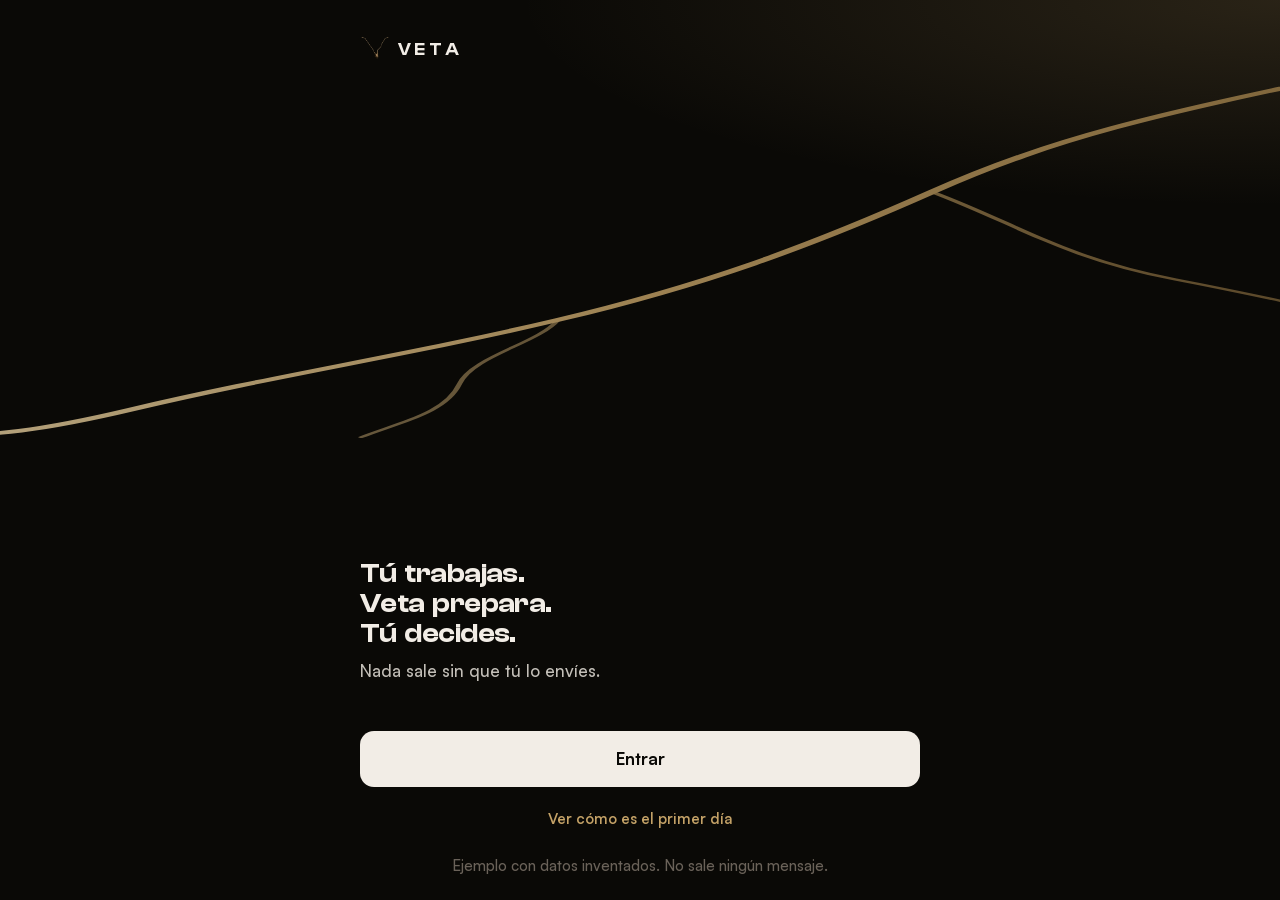
==== index.html @ 3bfa84c5 "Veta · demo con datos inventados" ====
<!doctype html>
<html lang="es" data-modo="claro" data-color="veta" data-mov="normal">
<head>
<meta charset="utf-8">
<!-- Veta demo · núcleo · index.html — el armazón. Enlaza todos los archivos; después nadie más lo toca (PLAN_DEMO.md, 7.2). -->
<meta name="viewport" content="width=device-width, initial-scale=1, viewport-fit=cover">
<meta name="apple-mobile-web-app-capable" content="yes">
<meta name="mobile-web-app-capable" content="yes">
<meta name="apple-mobile-web-app-status-bar-style" content="black-translucent">
<meta name="apple-mobile-web-app-title" content="Veta">
<meta name="theme-color" content="#0A0906">
<meta name="description" content="Veta · demo con datos inventados">
<meta name="robots" content="noindex,nofollow">
<title>Veta</title>
<link rel="manifest" href="manifest.webmanifest">
<link rel="icon" type="image/png" href="assets/icono-180.png">
<link rel="apple-touch-icon" href="assets/icono-180.png">
<script>
/* tema antes del primer pintado (lo mismo que hace js/nucleo/tema.js) */
(function(){var r=document.documentElement,p={},s={};try{p=JSON.parse(localStorage.getItem('veta_pref_v1')||'{}')||{}}catch(e){}
try{s=JSON.parse(sessionStorage.getItem('veta_demo_v1')||'{}')||{}}catch(e){}
var mm=function(q){return !!(window.matchMedia&&matchMedia(q).matches)};var m=p.modo||'claro';if(m==='auto')m=mm('(prefers-color-scheme: dark)')?'oscuro':'claro';
r.setAttribute('data-modo',m==='oscuro'?'oscuro':'claro');r.setAttribute('data-color',p.color||'veta');
var red=p.mov==='reducido'||s.mov==='reducido'||/[?&]mov=reducido/.test(location.search)||mm('(prefers-reduced-motion: reduce)');r.setAttribute('data-mov',red?'reducido':'normal')})();
</script>
<link rel="stylesheet" href="css/base.css">
<link rel="stylesheet" href="css/temas.css">
<link rel="stylesheet" href="css/componentes.css">
<link rel="stylesheet" href="css/movimiento.css">
<link rel="stylesheet" href="css/ordenador.css">
<link rel="stylesheet" href="css/p-dia.css">
<link rel="stylesheet" href="css/p-clientes.css">
<link rel="stylesheet" href="css/p-veta.css">
<link rel="stylesheet" href="css/p-direccion.css">
<link rel="stylesheet" href="css/imprimir.css" media="print">
</head>
<body>
<div id="app" class="app" data-completa="no">
  <div class="reloj" aria-hidden="true"></div>
  <aside id="lateral" class="lateral" aria-label="Destinos"></aside>
  <main id="marco" class="marco">
    <div id="col-a" class="col"></div>
    <div id="col-b" class="col"></div>
  </main>
  <aside id="cajon" class="cajon" aria-label="Guía"></aside>
  <nav id="barra" class="barra" aria-label="Destinos"></nav>
</div>
<div id="guia" class="guia" role="status" hidden></div>
<div id="aviso" class="aviso" role="status" aria-live="polite" hidden></div>
<div id="velo" class="velo" hidden></div>
<div id="hoja" class="hoja" role="dialog" aria-modal="true" tabindex="-1" hidden></div>
<noscript><p style="padding:16px">Veta necesita JavaScript.</p></noscript>

<!-- núcleo -->
<script src="js/nucleo/veta.js"></script>
<script src="js/nucleo/estado.js"></script>
<script src="js/nucleo/iconos.js"></script>
<script src="js/nucleo/tema.js"></script>
<script src="js/nucleo/movimiento.js"></script>
<script src="js/nucleo/ui.js"></script>
<script src="js/nucleo/plantillas.js"></script>
<script src="js/nucleo/hoja.js"></script>
<script src="js/nucleo/aviso.js"></script>
<script src="js/nucleo/modelo.js"></script>
<script src="js/nucleo/rutas.js"></script>
<script src="js/nucleo/guia.js"></script>
<!-- datos (los extra-*.js son de cada paquete) -->
<script src="js/datos/base.js"></script>
<script src="js/datos/dia.js"></script>
<script src="js/datos/clientes.js"></script>
<script src="js/datos/veta.js"></script>
<script src="js/datos/oficina.js"></script>
<script src="js/datos/extra-a.js"></script>
<script src="js/datos/extra-b.js"></script>
<script src="js/datos/extra-c.js"></script>
<script src="js/datos/extra-d.js"></script>
<!-- pantallas: núcleo, A, B, C, D -->
<script src="js/pantallas/portada.js"></script>
<script src="js/pantallas/muestrario.js"></script>
<script src="js/pantallas/hoy.js"></script>
<script src="js/pantallas/mensaje.js"></script>
<script src="js/pantallas/dictar.js"></script>
<script src="js/pantallas/acta.js"></script>
<script src="js/pantallas/dictado.js"></script>
<script src="js/pantallas/espera.js"></script>
<script src="js/pantallas/informe.js"></script>
<script src="js/pantallas/clientes.js"></script>
<script src="js/pantallas/pregunta.js"></script>
<script src="js/pantallas/ficha.js"></script>
<script src="js/pantallas/documentos.js"></script>
<script src="js/pantallas/historia.js"></script>
<script src="js/pantallas/veta.js"></script>
<script src="js/pantallas/reglas.js"></script>
<script src="js/pantallas/regla.js"></script>
<script src="js/pantallas/entendido.js"></script>
<script src="js/pantallas/aprendido.js"></script>
<script src="js/pantallas/semana.js"></script>
<script src="js/pantallas/cuenta.js"></script>
<script src="js/pantallas/entrar.js"></script>
<script src="js/pantallas/primer-dia.js"></script>
<script src="js/pantallas/mapa.js"></script>
<script src="js/pantallas/oficina-veta.js"></script>
<script src="js/pantallas/equipo.js"></script>
<script src="js/pantallas/asunto.js"></script>
<script src="js/pantallas/regla-oficina.js"></script>
<script src="js/pantallas/semana-equipo.js"></script>
<script src="js/pantallas/reparto.js"></script>
<script src="js/pantallas/avisos.js"></script>
<script src="js/pantallas/conexiones.js"></script>
<script src="js/pantallas/informe-completo.js"></script>
<script src="js/pantallas/entra.js"></script>
<!-- hojas: comunes (núcleo), A, B, C, D -->
<script src="js/hojas/comunes.js"></script>
<script src="js/hojas/dia.js"></script>
<script src="js/hojas/clientes.js"></script>
<script src="js/hojas/veta.js"></script>
<script src="js/hojas/direccion.js"></script>
</body>
</html>
---- css/base.css ----
/* Veta demo · núcleo · base.css
   Letras, variables (5.1), armazón de móvil y reglas de ergonomía (5.2). Los colores salen de temas.css
   (12 paletas × 2 modos, copiado de la demo antigua); aquí solo se definen sombras y velos como variables. */
@font-face{font-family:"Clash";src:url("../fonts/ClashDisplay-Variable.woff2") format("woff2");font-weight:200 700;font-display:swap}
@font-face{font-family:"Satoshi";src:url("../fonts/Satoshi-Variable.woff2") format("woff2");font-weight:300 900;font-display:swap}
/* el espacio de Clash mide .14 em y con el tracking negativo las palabras se juntan («¿Loenviaste?»): en toda letra de títulos
   el espacio sale de Satoshi (.265 em). Arreglo de raíz para todo lo que usa var(--display); no hace falta word-spacing. */
@font-face{font-family:"Hueco";src:url("../fonts/Satoshi-Variable.woff2") format("woff2");font-weight:300 900;font-display:swap;unicode-range:U+0020}
@font-face{font-family:"Signos";src:local("Helvetica Neue"),local("Helvetica"),local("Arial"),local("Roboto");unicode-range:U+00A1,U+00BF}

:root{
  --display:"Signos","Hueco","Clash","Satoshi",system-ui,sans-serif;
  --body:"Signos","Satoshi",system-ui,sans-serif;
  /* cinco tamaños y ni uno más */
  --f-apoyo:.9375rem; --f-cuerpo:1.0625rem; --f-hoja:1.25rem; --f-titulo:1.75rem; --f-cifra:2.5rem;
  /* espacio, rejilla de 4 */
  --e1:4px; --e2:8px; --e3:12px; --e4:16px; --e5:24px; --e6:32px; --e7:48px; --margen:16px;
  --r-1:8px; --r-2:12px; --r-btn:14px; --r-3:20px; --r-4:28px; --r-pill:999px;
  --banda:56px; --cab:56px; --tab-h:80px; --btn:56px; --btn-2:48px; --toque:48px; --fila:64px;
  --mic:58px; --mic-sube:26px; --col-max:560px;
  /* movimiento (5.4) */
  --t-toque:100ms; --t-corto:200ms; --t-medio:300ms; --t-largo:400ms; --t-paso:40ms;
  --c-estandar:cubic-bezier(.2,0,0,1); --c-entra:cubic-bezier(.05,.7,.1,1); --c-sale:cubic-bezier(.4,0,1,1);
  --c-muelle:cubic-bezier(.16,1,.3,1);
  /* sombras y velos (no son colores de paleta) */
  --velo:rgba(17,17,16,.4);
  --sombra-banda:0 8px 18px -12px rgba(0,0,0,.55);
  --sombra-fijo:0 -10px 18px -14px rgba(10,9,6,.35);
  --sombra-mic:inset 0 0 0 1px var(--mic-borde,transparent),0 0 0 5px var(--tab-b),0 10px 22px -8px rgba(0,0,0,.45);
  --brillo:rgba(255,255,255,.45);
  --rojo-b:var(--urg-t); --rojo-t:var(--urg-b);
}
@supports (transition-timing-function:linear(0,1)){:root{
  --c-muelle:linear(0,.016,.056,.111,.177,.247,.318,.388,.455,.518,.576,.63,.678,.721,.76,.794,.824,.85,.873,.893,.909,.924,.936,.947,.956,.964,.97,.975,.98,.983,.987,.989,.991,.993,.994,.996,.997,.997,.998,.998,1);
}}
html[data-modo=oscuro]{--brillo:rgba(255,255,255,.07);--sombra-fijo:0 -10px 18px -14px rgba(0,0,0,.7)}

/* ---- base ---- */
*,*::before,*::after{box-sizing:border-box}
html{-webkit-text-size-adjust:100%;text-size-adjust:100%;background:var(--fondo)}
html,body{height:100%;margin:0}
body{background:var(--fondo);color:var(--t1);font:500 var(--f-cuerpo)/1.4 var(--body);overflow:hidden;-webkit-font-smoothing:antialiased;-webkit-tap-highlight-color:transparent}
h1,h2,h3,p,ul,ol{margin:0}
ul,ol{padding:0;list-style:none}
button{font:inherit;color:inherit;background:none;border:0;padding:0;margin:0;cursor:pointer;text-align:inherit;-webkit-appearance:none;appearance:none}
button:disabled{cursor:default;opacity:.5}
img{display:block;max-width:100%}
input,textarea{font:500 var(--f-cuerpo)/1.4 var(--body);color:var(--t1)}
:focus{outline:none}
:focus-visible{outline:2px solid var(--acento);outline-offset:2px}
.desplaza:focus-visible{outline:none}
.solo-lector{position:absolute;width:1px;height:1px;overflow:hidden;clip:rect(0 0 0 0);white-space:nowrap}
[hidden]{display:none!important}
.ic{flex:none;display:block}
mark{background:var(--tinte);color:inherit;border-radius:4px;padding:0 2px}

/* ---- armazón de móvil ---- */
.app{position:fixed;inset:0;display:flex;flex-direction:column;background:var(--fondo);overflow:hidden}
.reloj{flex:none;height:env(safe-area-inset-top,0px);background:var(--top-b)}
.lateral,.cajon{display:none}
.marco{flex:1;min-height:0;display:flex;position:relative}
.col{flex:1;min-width:0;min-height:0;display:flex;flex-direction:column;background:var(--fondo);position:relative;timeline-scope:--desp}
#col-b:empty{display:none}
.desplaza{flex:1;min-height:0;overflow-y:auto;overflow-x:hidden;overscroll-behavior:contain;-webkit-overflow-scrolling:touch;scroll-timeline:--desp block}
.pant{width:100%;max-width:calc(var(--col-max) + 2*var(--margen));margin:0 auto;padding:var(--e4) var(--margen) var(--e6)}
.pant-cuerpo{display:flex;flex-direction:column;gap:var(--e3)}
.app[data-completa=si] .barra{display:none}

/* ---- cabeceras ---- */
.cab{flex:none;height:var(--cab);display:flex;align-items:center;gap:var(--e3);padding:0 var(--margen);position:relative;z-index:3;background:var(--fondo)}
.cab-t{font:700 var(--f-hoja)/1.1 var(--display);letter-spacing:-.01em;white-space:nowrap;overflow:hidden;text-overflow:ellipsis;min-width:0}
.cab-banda{background:var(--top-b);color:var(--top-t);justify-content:space-between}
.cab-banda .cab-t{font-size:var(--f-titulo);letter-spacing:-.02em}
.cab-yo{width:var(--toque);height:var(--toque);display:grid;place-items:center;border-radius:50%;margin-right:-6px}
/* el «‹ anterior» no se recorta (hasta 11em): si no cabe todo, el título pasa a dos líneas */
.cab-detalle{display:grid;grid-template-columns:minmax(min-content,1fr) minmax(0,auto) minmax(min-content,1fr);padding:0 var(--e2)}
.cab-detalle .cab-t{text-align:center;white-space:normal;line-height:1.08;display:-webkit-box;-webkit-box-orient:vertical;-webkit-line-clamp:2}
.cab-detalle .cab-atras span{max-width:11em}
.cab-detalle .cab-der{min-width:48px}
.cab-atras{display:flex;align-items:center;gap:2px;min-height:var(--toque);min-width:var(--toque);padding:0 var(--e2) 0 0;color:var(--t2);font:600 var(--f-apoyo)/1.2 var(--body);overflow:hidden;justify-self:start;max-width:100%}
.cab-atras span{white-space:nowrap;overflow:hidden;text-overflow:ellipsis}
.cab-der{justify-self:end;display:flex;align-items:center}
.cab-lista{height:auto;padding:var(--e5) var(--margen) var(--e2)}
.cab-lista .cab-t{font-size:var(--f-titulo);letter-spacing:-.02em}

/* ---- botón fijo abajo (detalles) ---- */
.fijo{flex:none;position:relative;z-index:2;background:var(--fondo);padding:var(--e3) var(--margen);display:flex;flex-direction:column;gap:var(--e2);align-items:center}
.fijo>*{width:100%;max-width:var(--col-max)}
/* en móvil, con barra, el micro sube 26 px sobre ella: el botón fijo deja ese hueco para que no lo tape */
.app[data-vista=movil] .col-movil .fijo{padding-bottom:calc(var(--e3) + var(--mic-sube))}
/* y la lista deja debajo la altura del micro más 16 px: lo último de la pantalla nunca queda debajo del micro */
.app[data-vista=movil]:not([data-completa=si]) .col-movil .pant{padding-bottom:calc(var(--mic) + var(--e4))}

/* ---- barra de abajo ---- */
.barra{flex:none;position:relative;z-index:4;height:calc(var(--tab-h) + env(safe-area-inset-bottom,0px));padding:0 var(--e2) env(safe-area-inset-bottom,0px);background:var(--tab-b);border-top:1px solid var(--borde);display:flex;align-items:stretch;justify-content:space-between}
.tabs{display:flex;gap:var(--e1);min-width:0}
.tab{position:relative;width:72px;min-width:var(--toque);height:var(--tab-h);display:flex;flex-direction:column;align-items:center;justify-content:center;gap:var(--e1);color:var(--t3);font:600 var(--f-apoyo)/1.1 var(--body)}
.tab::before{content:"";position:absolute;top:-1px;left:50%;width:28px;height:2px;margin-left:-14px;border-radius:2px;background:var(--tab-filete);opacity:0}
.tab.on{color:var(--tab-on,var(--t1));font-weight:700}
.tab.on::before{opacity:1}
.tab-ic{position:relative}
.contador{position:absolute;top:-7px;left:14px;min-width:20px;height:20px;padding:0 5px;border-radius:10px;background:var(--rojo-b);color:var(--rojo-t);font:700 var(--f-apoyo)/20px var(--body);text-align:center;box-shadow:0 0 0 2px var(--tab-b);font-variant-numeric:tabular-nums}
.contador-n{display:inline-block}
.mic{width:76px;height:calc(var(--tab-h) + var(--mic-sube));margin-top:calc(-1*var(--mic-sube));display:flex;flex-direction:column;align-items:center;justify-content:flex-start;gap:var(--e1);color:var(--t1);font:600 var(--f-apoyo)/1.1 var(--body)}
.mic-c{width:var(--mic);height:var(--mic);border-radius:50%;display:grid;place-items:center;background:var(--mic-b);color:var(--top-acento);box-shadow:var(--sombra-mic)}
.mic-p{color:var(--t3)}

/* ---- capas: velo, hoja, aviso, guía ---- */
.velo{position:fixed;inset:0;z-index:20;background:var(--velo);opacity:0}
.velo.on{opacity:1}
.hoja{position:fixed;left:0;right:0;bottom:0;z-index:21;max-height:86dvh;overflow-y:auto;overscroll-behavior:contain;background:var(--s1);color:var(--t1);border-radius:var(--r-4) var(--r-4) 0 0;padding:0 var(--margen) calc(var(--e6) + env(safe-area-inset-bottom,0px));box-shadow:var(--flota);transform:translateY(105%)}
.hoja.on{transform:none}
.hoja>*{max-width:var(--col-max);margin-left:auto;margin-right:auto}
.aviso{position:fixed;left:var(--margen);right:var(--margen);bottom:var(--aviso-b,104px);z-index:30;margin:0 auto;max-width:var(--col-max);min-height:var(--toque);display:flex;align-items:center;justify-content:space-between;gap:var(--e3);padding:var(--e2) var(--e2) var(--e2) var(--e4);border-radius:var(--r-3);background:var(--t1);color:var(--fondo);font:600 var(--f-apoyo)/1.3 var(--body);box-shadow:var(--flota);opacity:0;translate:0 8px}
.aviso.on{opacity:1;translate:0 0}
.aviso .btn-texto{color:var(--fondo);text-decoration:underline;text-underline-offset:3px}
.guia{position:fixed;left:var(--margen);right:var(--margen);bottom:calc(var(--tab-h) + env(safe-area-inset-bottom,0px) + var(--e3));z-index:6;margin:0 auto;max-width:var(--col-max);display:flex;gap:var(--e2);align-items:flex-start;padding:var(--e3) var(--e2) var(--e3) var(--e4);border-radius:var(--r-3);background:var(--tinte);color:var(--t1);border:1px solid var(--borde);box-shadow:var(--flota);font:500 var(--f-apoyo)/1.35 var(--body)}
.app[data-completa=si] ~ .guia,.app[data-completa=si] .guia{bottom:var(--e4)}
.guia-c{flex:1;min-width:0}
.guia-f{list-style:decimal;padding-left:1.2em;display:flex;flex-direction:column;gap:2px}
.guia-x{flex:none}
/* móviles bajos (375×667): un poco menos de aire arriba y entre bloques de la tarjeta, para que el botón principal
   de la primera tarjeta quede por encima del micro */
@media (max-width:899px) and (max-height:700px){
  .app[data-vista=movil] .pant{padding-top:var(--e1)}
  .app[data-vista=movil] .tarjeta{gap:var(--e2);padding:var(--e3) var(--e4)}
}
---- css/temas.css ----
/* GENERADO por demo/temas_app_veta.py — no editar a mano: cambia la paleta en el guion y vuelve a generar. */
html{--port-b:#0A0906;--port-t:#F2EDE6;--port-t2:#C3BFB8;--port-3:#C4A267;--port-btn-b:#F2EDE6;--port-btn-t:#0A0906;--port-sec:#F2EDE6}
html[data-modo=claro]{color-scheme:light;--urg-b:#FDEBE7;--urg-t:#A12A1B;--esp-b:#FFF1CC;--esp-t:#7A5300;--opo-b:#DFF3E5;--opo-t:#14592F;--inf-b:#E4EEFC;--inf-t:#1D4E96;--veta:#7F6234;--mic-b:radial-gradient(130% 100% at 28% 18%,rgba(255,246,228,.42),rgba(255,246,228,0) 52%),linear-gradient(155deg,#E6D3A8 0%,#C4A267 44%,#7F6234 100%);--mic-t:#0A0906;--av-ic-b:#EFE5D2;--av-ic-t:#7A5A2B;--somb:0 1px 2px rgba(10,9,6,.05),0 10px 24px -14px rgba(10,9,6,.22);--flota:0 12px 32px -8px rgba(10,9,6,.28);--veta-g:linear-gradient(115deg,#E6D3A8 0%,#C4A267 45%,#7F6234 100%);--mic-borde:transparent}
html[data-modo=oscuro]{color-scheme:dark;--urg-b:#3A1C17;--urg-t:#FFA898;--esp-b:#372B10;--esp-t:#F3C969;--opo-b:#132E1E;--opo-t:#86DDA2;--inf-b:#152843;--inf-t:#9CC2FA;--veta:#B08D57;--mic-b:radial-gradient(130% 100% at 28% 18%,rgba(255,246,228,.42),rgba(255,246,228,0) 52%),linear-gradient(155deg,#E6D3A8 0%,#C4A267 44%,#7F6234 100%);--mic-t:#0A0906;--av-ic-b:rgba(196,162,103,.16);--av-ic-t:#C4A267;--somb:none;--flota:0 12px 32px -8px rgba(0,0,0,.6);--veta-g:linear-gradient(115deg,#E6D3A8 0%,#C4A267 45%,#7F6234 100%);--mic-borde:transparent}
html[data-color=veta][data-modo=claro]{--fondo:#F2EDE6;--s1:#FFFDFA;--s2:#E9E2D8;--t1:#0A0906;--tab-b:#FFFDFA;--t2:#4A453D;--t3:#6A6259;--borde:rgba(10,9,6,.11);--tinte:#EDE4D2;--top-b:#0A0906;--top-t:#F2EDE6;--top-t2:#D2CDC7;--top-t3:#B6B2AC;--top-acento:#C4A267;--accion:#0A0906;--accion-t:#F2EDE6;--acento:#7A5A2B;--activo:#7A5A2B;--mic-b:radial-gradient(120% 90% at 30% 16%,rgba(242,237,230,.10),rgba(242,237,230,0) 55%),linear-gradient(160deg,#3B3733 0%,#171513 100%);--mic-t:#F2EDE6;--mic-aro:#F2EDE6;--mic-borde:transparent;--tab-on:#0A0906;--tab-filete:#C4A267}
html[data-color=veta][data-modo=claro] [data-area=marca]{--tinte:#E9E2D8;--top-b:transparent;--top-t:#0A0906;--top-t2:#4A453D;--top-t3:#6A6259;--accion:#0A0906;--accion-t:#F2EDE6;--acento:#7A5A2B;--top-acento:#7A5A2B;--activo:#7A5A2B}
.muestra[data-color=veta][data-modo=claro]{--m-fondo:#F2EDE6;--m-s1:#FFFDFA;--m-t:#0A0906;--m-borde:rgba(10,9,6,.11);--m-accion:#0A0906;--m-b1:#0A0906;--m-b2:#0A0906;--m-b3:#0A0906;--m-b4:#0A0906;--m-b5:#0A0906}
html[data-color=veta][data-modo=oscuro]{--fondo:#0A0906;--s1:#17140F;--s2:#221E17;--t1:#F2EDE6;--tab-b:#110F0B;--t2:#C3BFB8;--t3:#8F867B;--borde:rgba(242,237,230,.10);--tinte:#262017;--top-b:#1B1710;--top-t:#F2EDE6;--top-t2:#D4CFC8;--top-t3:#BAB5AE;--top-acento:#C4A267;--accion:#F2EDE6;--accion-t:#0A0906;--acento:#C4A267;--activo:#C4A267;--mic-b:radial-gradient(120% 90% at 30% 16%,rgba(242,237,230,.10),rgba(242,237,230,0) 55%),linear-gradient(160deg,#3B3733 0%,#171513 100%);--mic-t:#F2EDE6;--mic-aro:#0A0906;--mic-borde:rgba(242,237,230,.14);--tab-on:#F2EDE6;--tab-filete:#C4A267}
html[data-color=veta][data-modo=oscuro] [data-area=marca]{--tinte:#221E17;--top-b:transparent;--top-t:#F2EDE6;--top-t2:#C3BFB8;--top-t3:#8F867B;--accion:#C4A267;--accion-t:#0A0906;--acento:#C4A267;--top-acento:#C4A267;--activo:#C4A267}
.muestra[data-color=veta][data-modo=oscuro]{--m-fondo:#0A0906;--m-s1:#17140F;--m-t:#F2EDE6;--m-borde:rgba(242,237,230,.10);--m-accion:#F2EDE6;--m-b1:#1B1710;--m-b2:#1B1710;--m-b3:#1B1710;--m-b4:#1B1710;--m-b5:#1B1710}
html[data-color=joya][data-modo=claro]{--fondo:#F2EDE6;--s1:#FFFDFA;--s2:#E9E2D8;--t1:#0A0906;--tab-b:#FFFDFA;--t2:#4A453D;--t3:#6A6259;--borde:rgba(10,9,6,.11);--tinte:#EEE6CD;--top-b:#2B2A27;--top-t:#FFFFFF;--top-t2:#E1E1E1;--top-t3:#C8C8C7;--top-acento:#E6D3A8;--accion:#2B2A27;--accion-t:#FFFFFF;--acento:#2B2A27;--activo:#2B2A27}
html[data-color=joya][data-modo=claro] [data-area=hoy]{--tinte:#DCE6FE;--top-b:#1F3384;--top-t:#FFFFFF;--top-t2:#E0E2EE;--top-t3:#C5CADF;--top-acento:#E6D3A8;--accion:#1F3384;--accion-t:#FFFFFF;--acento:#1F3384;--activo:#1F3384}
html[data-color=joya][data-modo=claro] [data-area=vigilando]{--tinte:#E9E2FA;--top-b:#56308C;--top-t:#FFFFFF;--top-t2:#E7E2EF;--top-t3:#D3C9E1;--top-acento:#E6D3A8;--accion:#56308C;--accion-t:#FFFFFF;--acento:#56308C;--activo:#56308C}
html[data-color=joya][data-modo=claro] [data-area=clientes]{--tinte:#D1EEE3;--top-b:#0F5E4B;--top-t:#FFFFFF;--top-t2:#DDE8E6;--top-t3:#C1D5D0;--top-acento:#E6D3A8;--accion:#0F5E4B;--accion-t:#FFFFFF;--acento:#0F5E4B;--activo:#0F5E4B}
html[data-color=joya][data-modo=claro] [data-area=aprende]{--tinte:#FBDDE3;--top-b:#7E1F3F;--top-t:#FFFFFF;--top-t2:#EDE0E4;--top-t3:#DDC5CD;--top-acento:#E6D3A8;--accion:#7E1F3F;--accion-t:#FFFFFF;--acento:#7E1F3F;--activo:#7E1F3F}
html[data-color=joya][data-modo=claro] [data-area=voz]{--tinte:#FBDFD5;--top-b:#A14A27;--top-t:#FFFFFF;--top-t2:#F2E6E1;--top-t3:#F0E2DC;--top-acento:#E6D3A8;--accion:#A14A27;--accion-t:#FFFFFF;--acento:#A14A27;--activo:#A14A27}
html[data-color=joya][data-modo=claro] [data-area=yo]{--tinte:#EEE6CD;--top-b:#2B2A27;--top-t:#FFFFFF;--top-t2:#E1E1E1;--top-t3:#C8C8C7;--top-acento:#E6D3A8;--accion:#2B2A27;--accion-t:#FFFFFF;--acento:#2B2A27;--activo:#2B2A27}
html[data-color=joya][data-modo=claro] [data-area=direccion]{--tinte:#D1EBF9;--top-b:#0E4A63;--top-t:#FFFFFF;--top-t2:#DDE6E9;--top-t3:#C0D0D6;--top-acento:#E6D3A8;--accion:#0E4A63;--accion-t:#FFFFFF;--acento:#0E4A63;--activo:#0E4A63}
html[data-color=joya][data-modo=claro] [data-area=marca]{--tinte:#E9E2D8;--top-b:transparent;--top-t:#0A0906;--top-t2:#4A453D;--top-t3:#6A6259;--accion:#0A0906;--accion-t:#F2EDE6;--acento:#7A5A2B;--top-acento:#7A5A2B;--activo:#7A5A2B}
.muestra[data-color=joya][data-modo=claro]{--m-fondo:#F2EDE6;--m-s1:#FFFDFA;--m-t:#0A0906;--m-borde:rgba(10,9,6,.11);--m-accion:#1F3384;--m-b1:#1F3384;--m-b2:#56308C;--m-b3:#0F5E4B;--m-b4:#7E1F3F;--m-b5:#A14A27}
html[data-color=joya][data-modo=oscuro]{--fondo:#0A0906;--s1:#17140F;--s2:#221E17;--t1:#F2EDE6;--tab-b:#110F0B;--t2:#C3BFB8;--t3:#8F867B;--borde:rgba(242,237,230,.10);--tinte:#2E260E;--top-b:#363532;--top-t:#FFFFFF;--top-t2:#E3E3E2;--top-t3:#CBCACA;--top-acento:#E6D3A8;--accion-t:#120D01;--accion:#CEBD8A;--acento:#CEBD8A;--activo:#CEBD8A}
html[data-color=joya][data-modo=oscuro] [data-area=hoy]{--tinte:#1E263A;--top-b:#1E2F6D;--top-t:#FFFFFF;--top-t2:#DFE2EB;--top-t3:#C4C9D9;--top-acento:#E6D3A8;--accion-t:#080D1A;--accion:#A2BCFE;--acento:#A2BCFE;--activo:#A2BCFE}
html[data-color=joya][data-modo=oscuro] [data-area=vigilando]{--tinte:#292237;--top-b:#3E2465;--top-t:#FFFFFF;--top-t2:#E4E0E9;--top-t3:#CDC6D7;--top-acento:#E6D3A8;--accion-t:#0F0A18;--accion:#C7ADFE;--acento:#C7ADFE;--activo:#C7ADFE}
html[data-color=joya][data-modo=oscuro] [data-area=clientes]{--tinte:#0E2D24;--top-b:#034031;--top-t:#FFFFFF;--top-t2:#DCE4E2;--top-t3:#BDCDC9;--top-acento:#E6D3A8;--accion-t:#00110C;--accion:#88CFB8;--acento:#88CFB8;--activo:#88CFB8}
html[data-color=joya][data-modo=oscuro] [data-area=aprende]{--tinte:#371E24;--top-b:#60132E;--top-t:#FFFFFF;--top-t2:#E9DEE2;--top-t3:#D6C2C9;--top-acento:#E6D3A8;--accion-t:#18080B;--accion:#FE9DB3;--acento:#FE9DB3;--activo:#FE9DB3}
html[data-color=joya][data-modo=oscuro] [data-area=voz]{--tinte:#372017;--top-b:#5E1D00;--top-t:#FFFFFF;--top-t2:#E8DFDB;--top-t3:#D5C4BD;--top-acento:#E6D3A8;--accion-t:#180904;--accion:#FEA482;--acento:#FEA482;--activo:#FEA482}
html[data-color=joya][data-modo=oscuro] [data-area=yo]{--tinte:#2E260E;--top-b:#363532;--top-t:#FFFFFF;--top-t2:#E3E3E2;--top-t3:#CBCACA;--top-acento:#E6D3A8;--accion-t:#120D01;--accion:#CEBD8A;--acento:#CEBD8A;--activo:#CEBD8A}
html[data-color=joya][data-modo=oscuro] [data-area=direccion]{--tinte:#0F2A37;--top-b:#003B52;--top-t:#FFFFFF;--top-t2:#DBE4E7;--top-t3:#BDCCD2;--top-acento:#E6D3A8;--accion-t:#010F18;--accion:#8EC7E4;--acento:#8EC7E4;--activo:#8EC7E4}
html[data-color=joya][data-modo=oscuro] [data-area=marca]{--tinte:#221E17;--top-b:transparent;--top-t:#F2EDE6;--top-t2:#C3BFB8;--top-t3:#8F867B;--accion:#C4A267;--accion-t:#0A0906;--acento:#C4A267;--top-acento:#C4A267;--activo:#C4A267}
.muestra[data-color=joya][data-modo=oscuro]{--m-fondo:#0A0906;--m-s1:#17140F;--m-t:#F2EDE6;--m-borde:rgba(242,237,230,.10);--m-accion:#A2BCFE;--m-b1:#1E2F6D;--m-b2:#3E2465;--m-b3:#034031;--m-b4:#60132E;--m-b5:#5E1D00}
html[data-color=medianoche][data-modo=claro]{--fondo:#F7F8F8;--s1:#FFFFFF;--t1:#08090A;--s2:#E6E7E7;--tab-b:#FFFFFF;--t2:#464748;--t3:#646566;--borde:rgba(8,9,10,.11);--tinte:#D8EBE9;--top-b:#4F5BC4;--top-t:#FFFFFF;--top-t2:#E6E8F7;--top-t3:#E3E5F6;--accion:#4F5BC4;--accion-t:#FFFFFF;--acento:#0D7267;--top-acento:#FFFFFF;--activo:#4F5BC4}
html[data-color=medianoche][data-modo=claro] [data-area=marca]{--tinte:#E6E7E7;--top-b:transparent;--top-t:#08090A;--top-t2:#464748;--top-t3:#646566;--accion:#0A0906;--accion-t:#F2EDE6;--acento:#7A5A2B;--top-acento:#7A5A2B;--activo:#7A5A2B}
.muestra[data-color=medianoche][data-modo=claro]{--m-fondo:#F7F8F8;--m-s1:#FFFFFF;--m-t:#08090A;--m-borde:rgba(8,9,10,.11);--m-accion:#4F5BC4;--m-b1:#4F5BC4;--m-b2:#4F5BC4;--m-b3:#4F5BC4;--m-b4:#4F5BC4;--m-b5:#4F5BC4}
html[data-color=medianoche][data-modo=oscuro]{--fondo:#08090A;--s1:#14161A;--t1:#F7F8F8;--s2:#282A2E;--tab-b:#0E1012;--t2:#B9BABA;--t3:#919292;--borde:rgba(247,248,248,.11);--tinte:#243F51;--top-b:transparent;--top-t:#F7F8F8;--top-t2:#B9BABA;--top-t3:#919292;--accion:#8C96F5;--accion-t:#08090A;--acento:#56C2FF;--top-acento:#56C2FF;--activo:#8C96F5}
html[data-color=medianoche][data-modo=oscuro] [data-area=marca]{--tinte:#282A2E;--top-b:transparent;--top-t:#F7F8F8;--top-t2:#B9BABA;--top-t3:#919292;--accion:#C4A267;--accion-t:#0A0906;--acento:#C4A267;--top-acento:#C4A267;--activo:#C4A267}
.muestra[data-color=medianoche][data-modo=oscuro]{--m-fondo:#08090A;--m-s1:#14161A;--m-t:#F7F8F8;--m-borde:rgba(247,248,248,.11);--m-accion:#8C96F5;--m-b1:#8C96F5;--m-b2:#8C96F5;--m-b3:#8C96F5;--m-b4:#8C96F5;--m-b5:#8C96F5}
html[data-color=nube][data-modo=claro]{--fondo:#F0EEE9;--s1:#FFFFFF;--t1:#1B1C1E;--s2:#E1DFDB;--tab-b:#FFFFFF;--t2:#464747;--t3:#626160;--borde:rgba(27,28,30,.11);--tinte:#F1E3DC;--top-b:#0E6B72;--top-t:#FFFFFF;--top-t2:#DDEAEB;--top-t3:#CFE1E3;--accion:#0E6B72;--accion-t:#FFFFFF;--acento:#9F451B;--top-acento:#F2C9A6;--activo:#0E6B72}
html[data-color=nube][data-modo=claro] [data-area=marca]{--tinte:#E1DFDB;--top-b:transparent;--top-t:#1B1C1E;--top-t2:#464747;--top-t3:#626160;--accion:#0A0906;--accion-t:#F2EDE6;--acento:#7A5A2B;--top-acento:#7A5A2B;--activo:#7A5A2B}
.muestra[data-color=nube][data-modo=claro]{--m-fondo:#F0EEE9;--m-s1:#FFFFFF;--m-t:#1B1C1E;--m-borde:rgba(27,28,30,.11);--m-accion:#0E6B72;--m-b1:#0E6B72;--m-b2:#0E6B72;--m-b3:#0E6B72;--m-b4:#0E6B72;--m-b5:#0E6B72}
html[data-color=nube][data-modo=oscuro]{--fondo:#121413;--s1:#1C1F1E;--t1:#F0EEE9;--s2:#2F3230;--tab-b:#171A18;--t2:#C0BFBA;--t3:#9C9C99;--borde:rgba(240,238,233,.11);--tinte:#4D3E32;--top-b:#24484A;--top-t:#F0EEE9;--top-t2:#D3D7D3;--top-t3:#BBC3C0;--accion:#4FC3C9;--accion-t:#121413;--acento:#E8A173;--top-acento:#E8A173;--activo:#4FC3C9}
html[data-color=nube][data-modo=oscuro] [data-area=marca]{--tinte:#2F3230;--top-b:transparent;--top-t:#F0EEE9;--top-t2:#C0BFBA;--top-t3:#9C9C99;--accion:#C4A267;--accion-t:#0A0906;--acento:#C4A267;--top-acento:#C4A267;--activo:#C4A267}
.muestra[data-color=nube][data-modo=oscuro]{--m-fondo:#121413;--m-s1:#1C1F1E;--m-t:#F0EEE9;--m-borde:rgba(240,238,233,.11);--m-accion:#4FC3C9;--m-b1:#24484A;--m-b2:#24484A;--m-b3:#24484A;--m-b4:#24484A;--m-b5:#24484A}
html[data-color=lima][data-modo=claro]{--fondo:#F6F8F2;--s1:#FFFFFF;--t1:#0E1F00;--s2:#E6E9E1;--tab-b:#FFFFFF;--t2:#435038;--t3:#606A56;--borde:rgba(14,31,0,.11);--tinte:#F0FBE8;--top-b:#163300;--top-t:#FFFFFF;--top-t2:#DEE2DB;--top-t3:#C2CABD;--accion:#9FE870;--accion-t:#0E1F00;--acento:#163300;--top-acento:#9FE870;--activo:#163300}
html[data-color=lima][data-modo=claro] [data-area=marca]{--tinte:#E6E9E1;--top-b:transparent;--top-t:#0E1F00;--top-t2:#435038;--top-t3:#606A56;--accion:#0A0906;--accion-t:#F2EDE6;--acento:#7A5A2B;--top-acento:#7A5A2B;--activo:#7A5A2B}
.muestra[data-color=lima][data-modo=claro]{--m-fondo:#F6F8F2;--m-s1:#FFFFFF;--m-t:#0E1F00;--m-borde:rgba(14,31,0,.11);--m-accion:#9FE870;--m-b1:#163300;--m-b2:#163300;--m-b3:#163300;--m-b4:#163300;--m-b5:#163300}
html[data-color=lima][data-modo=oscuro]{--fondo:#0C1407;--s1:#162010;--t1:#EEF5E6;--s2:#293323;--tab-b:#111A0C;--t2:#B9C0B2;--t3:#949B8D;--borde:rgba(238,245,230,.11);--tinte:#445338;--top-b:#163300;--top-t:#EEF5E6;--top-t2:#D0DAC6;--top-t3:#B6C3AA;--accion:#9FE870;--accion-t:#0C1407;--acento:#D4F5B8;--top-acento:#9FE870;--activo:#9FE870}
html[data-color=lima][data-modo=oscuro] [data-area=marca]{--tinte:#293323;--top-b:transparent;--top-t:#EEF5E6;--top-t2:#B9C0B2;--top-t3:#949B8D;--accion:#C4A267;--accion-t:#0A0906;--acento:#C4A267;--top-acento:#C4A267;--activo:#C4A267}
.muestra[data-color=lima][data-modo=oscuro]{--m-fondo:#0C1407;--m-s1:#162010;--m-t:#EEF5E6;--m-borde:rgba(238,245,230,.11);--m-accion:#9FE870;--m-b1:#163300;--m-b2:#163300;--m-b3:#163300;--m-b4:#163300;--m-b5:#163300}
html[data-color=coral][data-modo=claro]{--fondo:#FFF8F5;--s1:#FFFFFF;--t1:#222222;--s2:#F0E9E6;--tab-b:#FFFFFF;--t2:#4D4C4B;--t3:#6A6766;--borde:rgba(34,34,34,.11);--tinte:#D6E9E7;--top-b:#D42246;--top-t:#FFFFFF;--top-t2:#FCF2F4;--top-t3:#FCF2F4;--accion:#D42246;--accion-t:#FFFFFF;--acento:#0A7168;--top-acento:#FFD9D2;--activo:#D42246}
html[data-color=coral][data-modo=claro] [data-area=marca]{--tinte:#F0E9E6;--top-b:transparent;--top-t:#222222;--top-t2:#4D4C4B;--top-t3:#6A6766;--accion:#0A0906;--accion-t:#F2EDE6;--acento:#7A5A2B;--top-acento:#7A5A2B;--activo:#7A5A2B}
.muestra[data-color=coral][data-modo=claro]{--m-fondo:#FFF8F5;--m-s1:#FFFFFF;--m-t:#222222;--m-borde:rgba(34,34,34,.11);--m-accion:#D42246;--m-b1:#D42246;--m-b2:#D42246;--m-b3:#D42246;--m-b4:#D42246;--m-b5:#D42246}
html[data-color=coral][data-modo=oscuro]{--fondo:#1A1213;--s1:#261A1C;--t1:#FBEFEF;--s2:#392D2F;--tab-b:#201618;--t2:#C5BBBB;--t3:#A19797;--borde:rgba(251,239,239,.11);--tinte:#2C4240;--top-b:#5F2831;--top-t:#FBEFEF;--top-t2:#E5D3D4;--top-t3:#D2BBBE;--accion:#FF5A78;--accion-t:#1A1213;--acento:#3FC1B3;--top-acento:#3FC1B3;--activo:#FF5A78}
html[data-color=coral][data-modo=oscuro] [data-area=marca]{--tinte:#392D2F;--top-b:transparent;--top-t:#FBEFEF;--top-t2:#C5BBBB;--top-t3:#A19797;--accion:#C4A267;--accion-t:#0A0906;--acento:#C4A267;--top-acento:#C4A267;--activo:#C4A267}
.muestra[data-color=coral][data-modo=oscuro]{--m-fondo:#1A1213;--m-s1:#261A1C;--m-t:#FBEFEF;--m-borde:rgba(251,239,239,.11);--m-accion:#FF5A78;--m-b1:#5F2831;--m-b2:#5F2831;--m-b3:#5F2831;--m-b4:#5F2831;--m-b5:#5F2831}
html[data-color=lavanda][data-modo=claro]{--fondo:#F6F3FB;--s1:#FFFFFF;--t1:#1E1B2E;--s2:#E7E4ED;--tab-b:#FFFFFF;--t2:#4B4858;--t3:#666370;--borde:rgba(30,27,46,.11);--tinte:#F4DEE8;--top-b:#D7D1F0;--top-t:#1E1B2E;--top-t2:#383449;--top-t3:#4E4A60;--accion:#5B4BC4;--accion-t:#FFFFFF;--acento:#B52E6C;--top-acento:#B8326F;--activo:#5B4BC4}
html[data-color=lavanda][data-modo=claro] [data-area=marca]{--tinte:#E7E4ED;--top-b:transparent;--top-t:#1E1B2E;--top-t2:#4B4858;--top-t3:#666370;--accion:#0A0906;--accion-t:#F2EDE6;--acento:#7A5A2B;--top-acento:#7A5A2B;--activo:#7A5A2B}
.muestra[data-color=lavanda][data-modo=claro]{--m-fondo:#F6F3FB;--m-s1:#FFFFFF;--m-t:#1E1B2E;--m-borde:rgba(30,27,46,.11);--m-accion:#5B4BC4;--m-b1:#D7D1F0;--m-b2:#D7D1F0;--m-b3:#D7D1F0;--m-b4:#D7D1F0;--m-b5:#D7D1F0}
html[data-color=lavanda][data-modo=oscuro]{--fondo:#14121C;--s1:#1E1B2B;--t1:#EFEBFA;--s2:#312E3E;--tab-b:#191624;--t2:#C0BCCA;--t3:#9A97A3;--borde:rgba(239,235,250,.11);--tinte:#513D52;--top-b:#443E60;--top-t:#EFEBFA;--top-t2:#D7D3E4;--top-t3:#C3BED2;--accion:#B3A5FF;--accion-t:#14121C;--acento:#F2A7CE;--top-acento:#F2A7CE;--activo:#B3A5FF}
html[data-color=lavanda][data-modo=oscuro] [data-area=marca]{--tinte:#312E3E;--top-b:transparent;--top-t:#EFEBFA;--top-t2:#C0BCCA;--top-t3:#9A97A3;--accion:#C4A267;--accion-t:#0A0906;--acento:#C4A267;--top-acento:#C4A267;--activo:#C4A267}
.muestra[data-color=lavanda][data-modo=oscuro]{--m-fondo:#14121C;--m-s1:#1E1B2B;--m-t:#EFEBFA;--m-borde:rgba(239,235,250,.11);--m-accion:#B3A5FF;--m-b1:#443E60;--m-b2:#443E60;--m-b3:#443E60;--m-b4:#443E60;--m-b5:#443E60}
html[data-color=mocha][data-modo=claro]{--fondo:#F4EDE4;--s1:#FBF7F1;--t1:#2A1F18;--s2:#E6DFD6;--tab-b:#FBF7F1;--t2:#4E453D;--t3:#696058;--borde:rgba(42,31,24,.11);--tinte:#DFE1D5;--top-b:#7A4B2E;--top-t:#FFFFFF;--top-t2:#ECE6E2;--top-t3:#DCD0C9;--accion:#7A4B2E;--accion-t:#FFFFFF;--acento:#4C6840;--top-acento:#E9C9A4;--activo:#7A4B2E}
html[data-color=mocha][data-modo=claro] [data-area=marca]{--tinte:#E6DFD6;--top-b:transparent;--top-t:#2A1F18;--top-t2:#4E453D;--top-t3:#696058;--accion:#0A0906;--accion-t:#F2EDE6;--acento:#7A5A2B;--top-acento:#7A5A2B;--activo:#7A5A2B}
.muestra[data-color=mocha][data-modo=claro]{--m-fondo:#F4EDE4;--m-s1:#FBF7F1;--m-t:#2A1F18;--m-borde:rgba(42,31,24,.11);--m-accion:#7A4B2E;--m-b1:#7A4B2E;--m-b2:#7A4B2E;--m-b3:#7A4B2E;--m-b4:#7A4B2E;--m-b5:#7A4B2E}
html[data-color=mocha][data-modo=oscuro]{--fondo:#1A1410;--s1:#251D17;--t1:#F3E9DD;--s2:#382F29;--tab-b:#201814;--t2:#C6BDB3;--t3:#A29991;--borde:rgba(243,233,221,.11);--tinte:#424233;--top-b:#533E2B;--top-t:#F3E9DD;--top-t2:#DDD1C4;--top-t3:#C9BDAF;--accion:#D9A06B;--accion-t:#1A1410;--acento:#9DB88A;--top-acento:#9DB88A;--activo:#D9A06B}
html[data-color=mocha][data-modo=oscuro] [data-area=marca]{--tinte:#382F29;--top-b:transparent;--top-t:#F3E9DD;--top-t2:#C6BDB3;--top-t3:#A29991;--accion:#C4A267;--accion-t:#0A0906;--acento:#C4A267;--top-acento:#C4A267;--activo:#C4A267}
.muestra[data-color=mocha][data-modo=oscuro]{--m-fondo:#1A1410;--m-s1:#251D17;--m-t:#F3E9DD;--m-borde:rgba(243,233,221,.11);--m-accion:#D9A06B;--m-b1:#533E2B;--m-b2:#533E2B;--m-b3:#533E2B;--m-b4:#533E2B;--m-b5:#533E2B}
html[data-color=cobalto][data-modo=claro]{--fondo:#FAFAF5;--s1:#FFFFFF;--t1:#101014;--s2:#EAEAE5;--tab-b:#FFFFFF;--t2:#4C4C4D;--t3:#676767;--borde:rgba(16,16,20,.11);--tinte:#E5EAD6;--top-b:#2B2BE0;--top-t:#FFFFFF;--top-t2:#E1E1FB;--top-t3:#C8C8F7;--accion:#2B2BE0;--accion-t:#FFFFFF;--acento:#546F08;--top-acento:#C6F432;--activo:#2B2BE0}
html[data-color=cobalto][data-modo=claro] [data-area=marca]{--tinte:#EAEAE5;--top-b:transparent;--top-t:#101014;--top-t2:#4C4C4D;--top-t3:#676767;--accion:#0A0906;--accion-t:#F2EDE6;--acento:#7A5A2B;--top-acento:#7A5A2B;--activo:#7A5A2B}
.muestra[data-color=cobalto][data-modo=claro]{--m-fondo:#FAFAF5;--m-s1:#FFFFFF;--m-t:#101014;--m-borde:rgba(16,16,20,.11);--m-accion:#2B2BE0;--m-b1:#2B2BE0;--m-b2:#2B2BE0;--m-b3:#2B2BE0;--m-b4:#2B2BE0;--m-b5:#2B2BE0}
html[data-color=cobalto][data-modo=oscuro]{--fondo:#0D0D14;--s1:#1A1A26;--t1:#F5F5FA;--s2:#2E2E39;--tab-b:#14141D;--t2:#BBBBC0;--t3:#97979D;--borde:rgba(245,245,250,.11);--tinte:#36365A;--top-b:#1B1B6E;--top-t:#F5F5FA;--top-t2:#D6D6E6;--top-t3:#BCBCD6;--accion:#C6F432;--accion-t:#0D0D14;--acento:#999BFE;--top-acento:#C6F432;--activo:#C6F432}
html[data-color=cobalto][data-modo=oscuro] [data-area=marca]{--tinte:#2E2E39;--top-b:transparent;--top-t:#F5F5FA;--top-t2:#BBBBC0;--top-t3:#97979D;--accion:#C4A267;--accion-t:#0A0906;--acento:#C4A267;--top-acento:#C4A267;--activo:#C4A267}
.muestra[data-color=cobalto][data-modo=oscuro]{--m-fondo:#0D0D14;--m-s1:#1A1A26;--m-t:#F5F5FA;--m-borde:rgba(245,245,250,.11);--m-accion:#C6F432;--m-b1:#1B1B6E;--m-b2:#1B1B6E;--m-b3:#1B1B6E;--m-b4:#1B1B6E;--m-b5:#1B1B6E}
html[data-color=zafiro][data-modo=claro]{--fondo:#F3F6FB;--s1:#FFFFFF;--t1:#0F1B33;--s2:#E3E7ED;--tab-b:#FFFFFF;--t2:#414A5D;--t3:#5E6575;--borde:rgba(15,27,51,.11);--tinte:#EFE6D6;--top-b:#1A3FA6;--top-t:#FFFFFF;--top-t2:#DFE4F3;--top-t3:#C3CDE8;--accion:#1A3FA6;--accion-t:#FFFFFF;--acento:#8E5B04;--top-acento:#F0B955;--activo:#1A3FA6}
html[data-color=zafiro][data-modo=claro] [data-area=marca]{--tinte:#E3E7ED;--top-b:transparent;--top-t:#0F1B33;--top-t2:#414A5D;--top-t3:#5E6575;--accion:#0A0906;--accion-t:#F2EDE6;--acento:#7A5A2B;--top-acento:#7A5A2B;--activo:#7A5A2B}
.muestra[data-color=zafiro][data-modo=claro]{--m-fondo:#F3F6FB;--m-s1:#FFFFFF;--m-t:#0F1B33;--m-borde:rgba(15,27,51,.11);--m-accion:#1A3FA6;--m-b1:#1A3FA6;--m-b2:#1A3FA6;--m-b3:#1A3FA6;--m-b4:#1A3FA6;--m-b5:#1A3FA6}
html[data-color=zafiro][data-modo=oscuro]{--fondo:#0A1224;--s1:#131D36;--t1:#EAF0FF;--s2:#263048;--tab-b:#0E182D;--t2:#B8BECE;--t3:#9299AA;--borde:rgba(234,240,255,.11);--tinte:#48423D;--top-b:#283B66;--top-t:#EAF0FF;--top-t2:#CFD7EA;--top-t3:#B8C1D7;--accion:#6E9BFF;--accion-t:#0A1224;--acento:#F0B955;--top-acento:#F0B955;--activo:#6E9BFF}
html[data-color=zafiro][data-modo=oscuro] [data-area=marca]{--tinte:#263048;--top-b:transparent;--top-t:#EAF0FF;--top-t2:#B8BECE;--top-t3:#9299AA;--accion:#C4A267;--accion-t:#0A0906;--acento:#C4A267;--top-acento:#C4A267;--activo:#C4A267}
.muestra[data-color=zafiro][data-modo=oscuro]{--m-fondo:#0A1224;--m-s1:#131D36;--m-t:#EAF0FF;--m-borde:rgba(234,240,255,.11);--m-accion:#6E9BFF;--m-b1:#283B66;--m-b2:#283B66;--m-b3:#283B66;--m-b4:#283B66;--m-b5:#283B66}
html[data-color=aurora][data-modo=claro]{--fondo:#F5F4FA;--s1:#FFFFFF;--t1:#1A1530;--s2:#E6E4EC;--tab-b:#FFFFFF;--t2:#4B475C;--t3:#666374;--borde:rgba(26,21,48,.11);--tinte:#D8E9EA;--top-b:linear-gradient(90deg,#6D3FD6,#3D5BD0,#0A7479);--top-t:#FFFFFF;--top-t2:#EBE4F9;--top-t3:#E2D9F7;--accion:#6D3FD6;--accion-t:#FFFFFF;--acento:#0F6F74;--top-acento:#FFFFFF;--activo:#6D3FD6}
html[data-color=aurora][data-modo=claro] [data-area=marca]{--tinte:#E6E4EC;--top-b:transparent;--top-t:#1A1530;--top-t2:#4B475C;--top-t3:#666374;--accion:#0A0906;--accion-t:#F2EDE6;--acento:#7A5A2B;--top-acento:#7A5A2B;--activo:#7A5A2B}
.muestra[data-color=aurora][data-modo=claro]{--m-fondo:#F5F4FA;--m-s1:#FFFFFF;--m-t:#1A1530;--m-borde:rgba(26,21,48,.11);--m-accion:#6D3FD6;--m-b1:#6D3FD6;--m-b2:#6D3FD6;--m-b3:#6D3FD6;--m-b4:#6D3FD6;--m-b5:#6D3FD6}
html[data-color=aurora][data-modo=oscuro]{--fondo:#0B0A14;--s1:#17142A;--t1:#EFEDFA;--s2:#2A283D;--tab-b:#110F1F;--t2:#B7B5C1;--t3:#93919D;--borde:rgba(239,237,250,.11);--tinte:#1C424E;--top-b:linear-gradient(90deg,#35206F,#1E3A6E,#0C4F52);--top-t:#EFEDFA;--top-t2:#D5D0E7;--top-t3:#BFB8D6;--accion:#9B7BFF;--accion-t:#0B0A14;--acento:#2DD4BF;--top-acento:#2DD4BF;--activo:#9B7BFF}
html[data-color=aurora][data-modo=oscuro] [data-area=marca]{--tinte:#2A283D;--top-b:transparent;--top-t:#EFEDFA;--top-t2:#B7B5C1;--top-t3:#93919D;--accion:#C4A267;--accion-t:#0A0906;--acento:#C4A267;--top-acento:#C4A267;--activo:#C4A267}
.muestra[data-color=aurora][data-modo=oscuro]{--m-fondo:#0B0A14;--m-s1:#17142A;--m-t:#EFEDFA;--m-borde:rgba(239,237,250,.11);--m-accion:#9B7BFF;--m-b1:#35206F;--m-b2:#35206F;--m-b3:#35206F;--m-b4:#35206F;--m-b5:#35206F}
html[data-color=salvia][data-modo=claro]{--fondo:#F3F5EE;--s1:#FFFFFF;--t1:#1C2A22;--s2:#E4E7E0;--tab-b:#FFFFFF;--t2:#424D45;--t3:#606761;--borde:rgba(28,42,34,.11);--tinte:#F2E2DD;--top-b:#2F6B4F;--top-t:#FFFFFF;--top-t2:#E2EAE6;--top-t3:#D5E1DC;--accion:#2F6B4F;--accion-t:#FFFFFF;--acento:#A94524;--top-acento:#F3C1A8;--activo:#2F6B4F}
html[data-color=salvia][data-modo=claro] [data-area=marca]{--tinte:#E4E7E0;--top-b:transparent;--top-t:#1C2A22;--top-t2:#424D45;--top-t3:#606761;--accion:#0A0906;--accion-t:#F2EDE6;--acento:#7A5A2B;--top-acento:#7A5A2B;--activo:#7A5A2B}
.muestra[data-color=salvia][data-modo=claro]{--m-fondo:#F3F5EE;--m-s1:#FFFFFF;--m-t:#1C2A22;--m-borde:rgba(28,42,34,.11);--m-accion:#2F6B4F;--m-b1:#2F6B4F;--m-b2:#2F6B4F;--m-b3:#2F6B4F;--m-b4:#2F6B4F;--m-b5:#2F6B4F}
html[data-color=salvia][data-modo=oscuro]{--fondo:#0F1612;--s1:#19231D;--t1:#E9F1EA;--s2:#2C362F;--tab-b:#141C18;--t2:#BDC5BF;--t3:#979F99;--borde:rgba(233,241,234,.11);--tinte:#4A3C2F;--top-b:#304C3D;--top-t:#E9F1EA;--top-t2:#CFDAD2;--top-t3:#B9C6BD;--accion:#7CCBA0;--accion-t:#0F1612;--acento:#EF9473;--top-acento:#E58B6A;--activo:#7CCBA0}
html[data-color=salvia][data-modo=oscuro] [data-area=marca]{--tinte:#2C362F;--top-b:transparent;--top-t:#E9F1EA;--top-t2:#BDC5BF;--top-t3:#979F99;--accion:#C4A267;--accion-t:#0A0906;--acento:#C4A267;--top-acento:#C4A267;--activo:#C4A267}
.muestra[data-color=salvia][data-modo=oscuro]{--m-fondo:#0F1612;--m-s1:#19231D;--m-t:#E9F1EA;--m-borde:rgba(233,241,234,.11);--m-accion:#7CCBA0;--m-b1:#304C3D;--m-b2:#304C3D;--m-b3:#304C3D;--m-b4:#304C3D;--m-b5:#304C3D}
---- css/componentes.css ----
/* Veta demo · núcleo · componentes.css
   Los componentes de la sección 5.3 (los pinta js/nucleo/ui.js). Todo con variables: ningún color a mano. */

/* ---- botones ---- */
.btn{display:flex;align-items:center;justify-content:center;gap:var(--e2);width:100%;min-height:var(--btn-2);border-radius:var(--r-btn);font:700 var(--f-apoyo)/1.2 var(--body);text-align:center;padding:0 var(--e4)}
.btn-principal{min-height:var(--btn);background:var(--accion);color:var(--accion-t);font-size:var(--f-cuerpo)}
.btn-claro{min-height:var(--btn);background:var(--port-btn-b);color:var(--port-btn-t);font-size:var(--f-cuerpo)}
.btn-secundario{background:transparent;color:var(--t1);box-shadow:inset 0 0 0 1.5px var(--borde)}
.btn-texto{width:auto;min-width:var(--toque);padding:0 var(--e2);background:none;color:var(--acento);font-weight:600}
.btn-redondo{width:var(--toque);height:var(--toque);min-height:var(--toque);padding:0;border-radius:50%;background:var(--s2);color:var(--t1)}
.btn-suelto{width:auto}
.btns{display:flex;gap:var(--e2)}
.btns>.btn{flex:1;min-width:0}
.btns:empty{display:none}

/* ---- tarjeta, bloque, lista, fila ---- */
.tarjeta{background:var(--s1);border:1px solid var(--borde);border-radius:var(--r-3);box-shadow:var(--somb);padding:var(--e4);display:flex;flex-direction:column;gap:var(--e3)}
.bloque{display:flex;flex-direction:column;gap:var(--e2)}
.bloque-t{font:700 var(--f-hoja)/1.1 var(--display);letter-spacing:-.01em;margin-top:var(--e2)}
.bloque-sub,.intro,.pie{font:500 var(--f-apoyo)/1.4 var(--body);color:var(--t2)}
.intro{font-size:var(--f-cuerpo);color:var(--t1)}
.pie{color:var(--t3);text-align:center;padding:var(--e3) 0}
.lista{background:var(--s1);border:1px solid var(--borde);border-radius:var(--r-3);box-shadow:var(--somb);overflow:hidden}
.fila{position:relative;width:100%;min-height:var(--fila);display:flex;align-items:center;gap:var(--e3);padding:var(--e3) var(--e4);text-align:left;color:var(--t1)}
.lista>.fila+.fila,.lista>*+.fila,.lista>.fila+*{border-top:1px solid var(--borde)}
.fila-c{flex:1;min-width:0;display:flex;flex-direction:column;gap:2px}
.fila-t{font:600 var(--f-cuerpo)/1.3 var(--body)}
.fila-s{font:500 var(--f-apoyo)/1.35 var(--body);color:var(--t2)}
.fila-e{margin-top:var(--e1)}
.fila-d{flex:none;font:500 var(--f-apoyo)/1.2 var(--body);color:var(--t3);font-variant-numeric:tabular-nums}
.fila-chev{flex:none;color:var(--t3)}
.fila-ic{flex:none;width:40px;height:40px;border-radius:50%;display:grid;place-items:center;background:var(--s2);color:var(--t1)}
.fila.marcada{background:var(--tinte);box-shadow:inset 3px 0 0 var(--top-acento)}

/* ---- avatar ---- */
.av{position:relative;flex:none;display:inline-grid;place-items:center;border-radius:50%;background:var(--s2);color:var(--t1);overflow:hidden;font:700 var(--f-apoyo)/1 var(--body)}
.av-32{width:32px;height:32px}.av-36{width:36px;height:36px}.av-40{width:40px;height:40px}.av-64{width:64px;height:64px;font-size:var(--f-hoja)}
.av img{position:absolute;inset:0;width:100%;height:100%;object-fit:cover}
.av.con-foto b{visibility:hidden}
.av-aro{box-shadow:0 0 0 1.5px var(--top-acento)}
.cab-banda .av{background:var(--s2);color:var(--t1)}

/* ---- foto de piso ---- */
.foto{position:relative;flex:none;display:block;overflow:hidden;border-radius:var(--r-btn);background:var(--s2);color:var(--t3)}
.foto img{position:absolute;inset:0;width:100%;height:100%;object-fit:cover}
.foto-res{position:absolute;inset:0;display:grid;place-items:center}
.foto.con-foto .foto-res{visibility:hidden}
.foto-mini{width:56px;height:56px}
.foto-ancha{width:100%;aspect-ratio:16/10}
button.foto{padding:0}

/* ---- etiquetas ---- */
.etq{display:inline-flex;align-items:center;gap:6px;min-height:28px;padding:2px var(--e3) 2px var(--e2);border-radius:var(--r-pill);font:600 var(--f-apoyo)/1.2 var(--body);vertical-align:middle}
.etq-neutro{background:var(--s2);color:var(--t2)}
.etq-rojo{background:var(--urg-b);color:var(--urg-t)}
.etq-ambar{background:var(--esp-b);color:var(--esp-t)}
.etq-verde{background:var(--opo-b);color:var(--opo-t)}
.etq-azul{background:var(--inf-b);color:var(--inf-t)}
.etq-oro{background:var(--tinte);color:var(--acento)}

/* ---- cita, borrador, nota ---- */
.cita{display:flex;flex-direction:column;gap:var(--e1);width:100%;min-height:var(--toque);text-align:left;color:var(--t1)}
.cita-t{font:500 var(--f-cuerpo)/1.4 var(--body);display:-webkit-box;-webkit-line-clamp:2;-webkit-box-orient:vertical;overflow:hidden}
.cita-o{font:500 var(--f-apoyo)/1.3 var(--body);color:var(--t3)}
.borrador{background:var(--s1);border:1px solid var(--veta);border-radius:var(--r-btn);padding:var(--e3) var(--e4);display:flex;flex-direction:column;gap:var(--e1)}
.borrador-r{font:700 var(--f-apoyo)/1.2 var(--body);color:var(--acento)}
.borrador-t{font:500 var(--f-cuerpo)/1.4 var(--body)}
.nota{display:flex;gap:var(--e2);align-items:flex-start;font:500 var(--f-apoyo)/1.4 var(--body);color:var(--t2)}
.nota .ic{margin-top:1px}
.nota-caja{background:var(--tinte);border-radius:var(--r-2);padding:var(--e3);color:var(--t1)}
.nota-gris{color:var(--t3)}
.enlace{display:inline-flex;align-items:center;min-height:var(--toque);font:600 var(--f-apoyo)/1.2 var(--body);color:var(--acento)}

/* ---- tarjeta de una cosa de la cola ---- */
.tc-cab{display:flex;align-items:center;gap:var(--e3)}
.tc-nombre{flex:1;min-width:0;font:700 var(--f-cuerpo)/1.25 var(--body)}
.tc-n{flex:none;font:600 var(--f-apoyo)/1 var(--body);color:var(--t3);font-variant-numeric:tabular-nums}
.tc-quien{display:flex;flex-wrap:wrap;align-items:center;gap:var(--e2);font:500 var(--f-apoyo)/1.3 var(--body);color:var(--t2)}
.tc-momento{font:600 var(--f-cuerpo)/1.3 var(--body)}
.tc-piso{display:flex;align-items:center;gap:var(--e3);font:500 var(--f-apoyo)/1.35 var(--body);color:var(--t2)}
.tc-saber,.tc-resumen,.tc-pie{font:500 var(--f-cuerpo)/1.4 var(--body)}
.tc-pie{font-size:var(--f-apoyo);color:var(--t2)}
.tc-encaja{display:flex;flex-direction:column;gap:var(--e2);padding:var(--e3);border-radius:var(--r-btn);background:var(--opo-b);color:var(--opo-t)}
.tc-encaja .tc-piso{color:var(--t1)}
.tc-encaja-t{font:700 var(--f-apoyo)/1.2 var(--body)}
.tc-antes{display:flex;flex-direction:column;gap:var(--e1);padding:var(--e3);border-radius:var(--r-btn);background:var(--tinte)}
.tc-antes b{font:700 var(--f-apoyo)/1.2 var(--body);color:var(--acento)}
.tc-antes li{font:500 var(--f-apoyo)/1.4 var(--body)}
.tc-preg{font:700 var(--f-hoja)/1.15 var(--display);letter-spacing:-.01em}
.tc-ic{width:40px;height:40px;border-radius:50%;display:grid;place-items:center;background:var(--tinte);color:var(--acento);flex:none}

/* ---- línea de hecho ---- */
.hecho{display:flex;align-items:center;justify-content:space-between;gap:var(--e2);min-height:var(--toque);padding:0 var(--e1) 0 var(--e3);border-radius:var(--r-2);background:var(--s1);border:1px solid var(--borde)}
.hecho-a{flex:1;min-width:0;min-height:var(--toque);display:flex;align-items:center;gap:var(--e2);text-align:left;color:var(--t1)}
.hecho-txt{font:600 var(--f-apoyo)/1.3 var(--body);min-width:0}
.hecho-h{color:var(--t3);font-weight:500;font-variant-numeric:tabular-nums}
.visto{flex:none;color:var(--acento)}
.visto path{stroke-dasharray:1;stroke-dashoffset:0}

/* ---- cifras ---- */
.cifra{display:flex;flex-direction:column;gap:var(--e1)}
.cifra-n{font:600 var(--f-cifra)/1 var(--display);letter-spacing:-.02em;font-variant-numeric:tabular-nums}
.cifra-u{font:500 var(--f-apoyo)/1.3 var(--body);color:var(--t2)}
.n8{display:grid;grid-template-columns:repeat(2,minmax(0,1fr));gap:1px;background:var(--borde);border:1px solid var(--borde);border-radius:var(--r-3);overflow:hidden}
.n8-c{background:var(--s1);padding:var(--e3) var(--e4);display:flex;flex-direction:column;gap:var(--e1)}
.n8-n{font:600 var(--f-titulo)/1 var(--display);font-variant-numeric:tabular-nums}
.n8-r{font:500 var(--f-apoyo)/1.3 var(--body);color:var(--t2)}
.rueda-col{display:inline-block;height:1.15em;overflow:hidden;vertical-align:top}
.rueda-tira{display:flex;flex-direction:column;transition:transform var(--t-largo) var(--c-estandar)}
.rueda-tira span{display:block;height:1.15em;line-height:1.15em}

/* ---- barra de pasos ---- */
.pasos{display:flex;flex-direction:column;gap:var(--e2)}
.pasos-l{display:block;height:4px;border-radius:2px;background:var(--s2);overflow:hidden}
.pasos-l i{display:block;height:100%;background:var(--acento);border-radius:2px}
.pasos-t{font:500 var(--f-apoyo)/1.3 var(--body);color:var(--t2)}

/* ---- campo ---- */
.campo{display:flex;flex-direction:column;gap:var(--e2)}
.campo-e{font:600 var(--f-apoyo)/1.2 var(--body);color:var(--t2)}
.campo-caja{display:flex;align-items:center;gap:var(--e2);min-height:var(--toque);padding:0 var(--e3);border-radius:var(--r-2);background:var(--s1);box-shadow:inset 0 0 0 1.5px color-mix(in srgb,var(--t1) 22%,transparent);color:var(--t3)}
.campo-i{flex:1;min-width:0;min-height:var(--toque);border:0;background:none;outline:none;font-size:var(--f-cuerpo);padding:var(--e3) 0}
textarea.campo-i{resize:vertical;line-height:1.4}
.campo-caja:focus-within{box-shadow:inset 0 0 0 2px var(--acento)}
.campo-i::placeholder{color:var(--t3)}

/* ---- interruptor ---- */
.interr{width:100%;min-height:var(--toque);display:flex;align-items:center;gap:var(--e3);padding:var(--e2) 0;text-align:left}
.interr-c{flex:1;min-width:0;display:flex;flex-direction:column;gap:2px}
.interr-t{font:600 var(--f-cuerpo)/1.3 var(--body)}
.interr-s{font:500 var(--f-apoyo)/1.3 var(--body);color:var(--t2)}
.interr-v{position:relative;flex:none;width:64px;height:48px}
.interr-v::before{content:"";position:absolute;left:8px;top:10px;width:48px;height:28px;border-radius:14px;background:var(--s2);box-shadow:inset 0 0 0 1.5px var(--borde)}
.interr-v::after{content:"";position:absolute;left:12px;top:14px;width:20px;height:20px;border-radius:50%;background:var(--s1);box-shadow:0 1px 3px rgba(0,0,0,.25)}
.interr[aria-checked=true] .interr-v::before{background:var(--accion)}
.interr[aria-checked=true] .interr-v::after{translate:20px 0;background:var(--accion-t)}

/* ---- selector de dos (o tres) ---- */
.selector{position:relative;display:grid;grid-template-columns:repeat(var(--n),minmax(0,1fr));min-height:var(--toque);padding:0;border-radius:var(--r-pill);background:var(--s2)}
.selector::before{content:"";position:absolute;top:3px;bottom:3px;left:3px;width:calc((100% - 6px)/var(--n));border-radius:var(--r-pill);background:var(--s1);box-shadow:var(--somb);translate:calc(100% * var(--pos)) 0}
.selector button{position:relative;min-height:var(--toque);border-radius:var(--r-pill);font:600 var(--f-apoyo)/1.1 var(--body);color:var(--t2);text-align:center}
.selector button[aria-checked=true]{color:var(--t1);font-weight:700}

/* ---- estados de pantalla ---- */
.vacio{display:flex;flex-direction:column;align-items:center;gap:var(--e3);text-align:center;padding:var(--e6) var(--e4)}
.vacio-ic{width:56px;height:56px;border-radius:50%;display:grid;place-items:center;background:var(--tinte);color:var(--acento)}
.vacio-t{font:700 var(--f-hoja)/1.15 var(--display);letter-spacing:-.01em}
.vacio-x{font:500 var(--f-apoyo)/1.4 var(--body);color:var(--t2);max-width:34ch}
.vacio .btn{width:auto}
.silueta{display:flex;flex-direction:column;gap:var(--e3)}
.sil-b{display:block;height:20px;border-radius:var(--r-1);background:var(--s2);position:relative;overflow:hidden}
.sil-alta{height:96px;border-radius:var(--r-3)}
.sil-b::after{content:"";position:absolute;inset:0;background:linear-gradient(90deg,transparent,var(--brillo),transparent);translate:-100% 0}
.error-p{display:flex;flex-direction:column;gap:var(--e3);align-items:stretch;padding:var(--e5) 0}
.error-p p{font:600 var(--f-cuerpo)/1.4 var(--body)}
.sinred{flex:none;display:flex;align-items:center;gap:var(--e2);min-height:var(--toque);padding:var(--e2) var(--margen);background:var(--tinte);color:var(--t1);font:500 var(--f-apoyo)/1.3 var(--body)}
.onda{display:inline-flex;align-items:center;gap:4px;height:40px}
.onda i{display:block;width:4px;height:36px;border-radius:2px;background:var(--veta-g);transform:scaleY(.35)}

/* ---- burbujas (H01) ---- */
.burbujas{display:flex;flex-direction:column;gap:var(--e2)}
.burbuja{max-width:85%;padding:var(--e2) var(--e3);border-radius:var(--r-btn);display:flex;flex-direction:column;gap:2px}
.burbuja p{font:500 var(--f-cuerpo)/1.4 var(--body)}
.burbuja span{font:500 var(--f-apoyo)/1.2 var(--body);color:var(--t3)}
.b-otro{align-self:flex-start;background:var(--s2);border-bottom-left-radius:4px}
.b-tu{align-self:flex-end;background:var(--tinte);border-bottom-right-radius:4px}

/* ---- contenido de las hojas ---- */
.asa{height:28px;display:grid;place-items:center;cursor:grab;touch-action:none;margin:0 calc(-1*var(--margen))}
.asa i{display:block;width:36px;height:4px;border-radius:2px;background:var(--borde);background:color-mix(in srgb,var(--t1) 22%,transparent)}
.hoja-t{font:700 var(--f-hoja)/1.15 var(--display);letter-spacing:-.01em;padding:var(--e1) 0 var(--e3)}
.hoja-c{display:flex;flex-direction:column;gap:var(--e3)}
.hoja-x{font:500 var(--f-cuerpo)/1.4 var(--body)}
.hoja-x.tenue{font-size:var(--f-apoyo);color:var(--t2)}
.ops{display:flex;flex-direction:column;border-radius:var(--r-3);border:1px solid var(--borde);overflow:hidden}
.op{width:100%;min-height:56px;display:flex;align-items:center;gap:var(--e3);padding:var(--e2) var(--e4);text-align:left;background:var(--s1)}
.op+.op{border-top:1px solid var(--borde)}
.op-c{flex:1;min-width:0;display:flex;flex-direction:column;gap:2px}
.op-t{font:600 var(--f-cuerpo)/1.3 var(--body)}
.op-s{font:500 var(--f-apoyo)/1.3 var(--body);color:var(--t2)}
.op-peligro .op-t{color:var(--urg-t)}
.op-marca{flex:none;color:var(--acento);opacity:0}
.op-elige[aria-checked=true] .op-marca{opacity:1}
.hoja-cancela{align-self:center}
.hoja-texto{display:flex;flex-direction:column;gap:var(--e4)}
.ht-b{display:flex;flex-direction:column;gap:var(--e1)}
.ht-t{font:700 var(--f-apoyo)/1.2 var(--body);color:var(--acento)}
.ht-b p,.ht-b li{font:500 var(--f-cuerpo)/1.45 var(--body)}
.ht-b ul{display:flex;flex-direction:column;gap:var(--e1)}
.ht-b li{padding-left:var(--e4);position:relative}
.ht-b li::before{content:"";position:absolute;left:2px;top:.62em;width:6px;height:6px;border-radius:50%;background:var(--acento)}

/* ---- H26 · paletas ---- */
.paletas{display:grid;grid-template-columns:repeat(2,minmax(0,1fr));gap:var(--e2)}
.paleta{min-height:var(--toque);display:flex;align-items:center;gap:var(--e2);padding:var(--e2) var(--e3);border-radius:var(--r-2);background:var(--s1);box-shadow:inset 0 0 0 1px var(--borde);font:600 var(--f-apoyo)/1.2 var(--body);text-align:left}
.paleta[aria-pressed=true]{box-shadow:inset 0 0 0 2px var(--acento)}
.muestra{flex:none;display:flex;width:36px;height:24px;border-radius:6px;overflow:hidden;box-shadow:inset 0 0 0 1px var(--m-borde,var(--borde))}
.muestra i{flex:1}
.muestra i:nth-child(1){background:var(--m-fondo)}.muestra i:nth-child(2){background:var(--m-b1)}.muestra i:nth-child(3){background:var(--m-accion)}

/* ---- H17 · foto ampliada ---- */
.fotos-mini{display:flex;gap:var(--e2)}
.fotos-mini .foto[aria-pressed=true]{box-shadow:0 0 0 2px var(--acento)}

/* ---- pantalla provisional ---- */
.pendiente{gap:var(--e2)}
.pendiente .etq{align-self:flex-start}

/* ---- portada (E1) ---- */
.pant-E1{max-width:none;padding:0;min-height:100%;display:flex}
.pant-E1 .pant-cuerpo{flex:1;gap:0}
.col[data-pant=E1],.col[data-pant=E1] .desplaza{background:var(--port-b)}
.portada{position:relative;flex:1;min-height:calc(100dvh - env(safe-area-inset-top,0px));display:flex;flex-direction:column;padding:var(--e5) var(--margen) calc(var(--e5) + env(safe-area-inset-bottom,0px));background:var(--port-b);color:var(--port-t);overflow:hidden}
.portada>*{position:relative;width:100%;max-width:var(--col-max);margin-left:auto;margin-right:auto}
.port-luz{position:absolute;inset:0 0 auto;max-width:none;height:420px;pointer-events:none;background:radial-gradient(85% 70% at 100% 0%,color-mix(in srgb,var(--port-3) 17%,transparent),transparent 70%)}
.port-veta{position:absolute;inset:0;max-width:none;pointer-events:none;background:var(--veta-g);opacity:.8;
  -webkit-mask:url("data:image/svg+xml,%3Csvg xmlns='http://www.w3.org/2000/svg' viewBox='0 0 390 844' preserveAspectRatio='none' fill='none' stroke='black' stroke-linecap='round'%3E%3Cpath d='M410 70C352 108 322 128 284 180S214 268 170 300 84 352 40 384-10 404-30 412' stroke-width='3.4'/%3E%3Cpath d='M284 180c26 30 40 62 74 82s44 30 60 34' stroke-width='2' opacity='.75'/%3E%3Cpath d='M170 300c-6 22-26 34-30 60s-16 34-30 50' stroke-width='1.6' opacity='.6'/%3E%3C/svg%3E") center/100% 100% no-repeat;
  mask:url("data:image/svg+xml,%3Csvg xmlns='http://www.w3.org/2000/svg' viewBox='0 0 390 844' preserveAspectRatio='none' fill='none' stroke='black' stroke-linecap='round'%3E%3Cpath d='M410 70C352 108 322 128 284 180S214 268 170 300 84 352 40 384-10 404-30 412' stroke-width='3.4'/%3E%3Cpath d='M284 180c26 30 40 62 74 82s44 30 60 34' stroke-width='2' opacity='.75'/%3E%3Cpath d='M170 300c-6 22-26 34-30 60s-16 34-30 50' stroke-width='1.6' opacity='.6'/%3E%3C/svg%3E") center/100% 100% no-repeat}
.port-marca{display:flex;align-items:center;gap:var(--e2);min-height:var(--toque)}
.port-marca img{width:30px;height:24px;object-fit:contain}
.port-marca b{font:600 var(--f-cuerpo)/1 var(--display);letter-spacing:.2em;color:var(--port-t)}
.port-h{margin-top:auto;font:600 var(--f-titulo)/1.08 var(--display);letter-spacing:-.02em;color:var(--port-t);text-wrap:balance}
.port-h span{display:block}
.port-dice{margin-top:var(--e3);font:500 var(--f-cuerpo)/1.4 var(--body);color:var(--port-t2)}
.port-acc{margin-top:var(--e7);display:flex;flex-direction:column;gap:var(--e2)}
.port-acc .btn-texto{align-self:center;color:var(--port-3)}
.port-aviso{margin-top:var(--e3);font:500 var(--f-apoyo)/1.4 var(--body);color:var(--top-t3);text-align:center}

/* ---- muestrario ---- */
.mu-sec{display:flex;flex-direction:column;gap:var(--e3)}
.mu-fila{display:flex;flex-wrap:wrap;gap:var(--e2);align-items:center}
.mu-cod{font:600 var(--f-apoyo)/1.2 var(--body);color:var(--t3)}
.mu-banda{border-radius:var(--r-3);overflow:hidden;border:1px solid var(--borde)}
.mu-banda .cab{position:static}
.mu-barra{position:relative;border-radius:var(--r-3);overflow:visible;padding-top:var(--mic-sube)}
.mu-barra .barra{height:var(--tab-h);padding-bottom:0;border:1px solid var(--borde);border-radius:0 0 var(--r-3) var(--r-3)}
.mu-efectos{display:grid;grid-template-columns:repeat(2,minmax(0,1fr));gap:var(--e2)}
.mu-efectos .btn{font-size:var(--f-apoyo)}
.mu-informe{height:220px;overflow-y:auto;border-radius:var(--r-3);border:1px solid var(--borde);background:var(--s1);padding:var(--e3)}
.mu-informe p{font:500 var(--f-apoyo)/1.4 var(--body);color:var(--t2);padding:var(--e2) 0}
/* cita de un chat que dirección no lee (cliente de otra persona) */
.cita.cita-ajena{flex-direction:row;align-items:flex-start;gap:var(--e2);min-height:0;color:var(--t2);font:500 var(--f-apoyo)/1.4 var(--body)}
.cita-ajena svg{flex:none;margin-top:2px}
---- css/movimiento.css ----
/* Veta demo · núcleo · movimiento.css
   Los 16 efectos de la sección 5.4. Cuatro duraciones (100, 200, 300, 400), cuatro curvas (estándar, entra, sale, muelle).
   Solo se mueven solos grabar (onda) y cargar (silueta). Con «Reducir movimiento» (html[data-mov=reducido]) se apaga todo:
   sin animaciones, sin desplazamientos; quedan fundidos de 100 ms en hoja, velo y aviso. */

/* 1 · el botón responde al dedo */
.btn,.tab,.mic,.op,.paleta,.cita,.hecho-a,.cab-atras,.cab-yo,.lat-d,.lat-mic,.lat-yo,.interr,.selector button,.fila,.foto,.guia-i,.miga-b,.enlace{transition:transform var(--t-corto) var(--c-muelle),opacity var(--t-corto) var(--c-muelle),background-color var(--t-corto) var(--c-estandar)}
.btn:active,.tab:active,.mic:active,.op:active,.paleta:active,.cita:active,.hecho-a:active,.cab-atras:active,.cab-yo:active,.lat-d:active,.lat-mic:active,.lat-yo:active,.interr:active,.selector button:active,.foto:active,.guia-i:active,.miga-b:active,.enlace:active{transform:scale(.97);opacity:.9;transition-duration:var(--t-toque);transition-timing-function:var(--c-estandar)}
.fila:active{transform:scale(.985);opacity:.9;transition-duration:var(--t-toque);transition-timing-function:var(--c-estandar)}
@media (hover:hover){.fila:hover,.op:hover{background-color:color-mix(in srgb,var(--tinte) 55%,transparent)}}

/* 2, 3, 4, 7, 16 · View Transitions: la columna activa se llama «pantalla»; la barra y la lista, aparte */
.col.activa{view-transition-name:pantalla}
#col-a.col-lista:not(.activa){view-transition-name:lista}
#barra{view-transition-name:barra}
#lateral{view-transition-name:lateral}
::view-transition-old(root),::view-transition-new(root){animation-duration:var(--t-corto)}
::view-transition-group(*){animation-duration:var(--t-medio);animation-timing-function:var(--c-estandar)}
::view-transition-group(foco-foto),::view-transition-group(foco-nombre),::view-transition-group(foco-piso){animation-timing-function:var(--c-muelle)}
html[data-dir=adelante]::view-transition-old(pantalla){animation:vt-sale var(--t-toque) var(--c-sale) both}
html[data-dir=adelante]::view-transition-new(pantalla){animation:vt-entra var(--t-medio) var(--c-muelle) 60ms both}
html[data-dir=atras]::view-transition-old(pantalla){animation:vt-sale var(--t-toque) var(--c-sale) both}
html[data-dir=atras]::view-transition-new(pantalla){animation:vt-entra-atras var(--t-medio) var(--c-muelle) 60ms both}
html[data-dir=pestana]::view-transition-old(pantalla){animation:vt-sale var(--t-toque) var(--c-sale) both}
html[data-dir=pestana]::view-transition-new(pantalla){animation:vt-funde var(--t-corto) var(--c-estandar) 60ms both}
html[data-dir=cambia]::view-transition-old(pantalla){animation:none;opacity:0}
html[data-dir=cambia]::view-transition-new(pantalla){animation:none}
::view-transition-group(pantalla),::view-transition-group(lista),::view-transition-group(barra),::view-transition-group(lateral){animation-duration:0s}
@keyframes vt-sale{to{opacity:0}}
@keyframes vt-entra{from{opacity:0;transform:translateX(12px)}}
@keyframes vt-entra-atras{from{opacity:0;transform:translateX(-12px)}}
@keyframes vt-funde{from{opacity:0}}
/* sin la API: la nueva entra con la misma animación en CSS y la vieja desaparece seca */
.entra-adelante{animation:vt-entra var(--t-medio) var(--c-muelle) both}
.entra-atras{animation:vt-entra-atras var(--t-medio) var(--c-muelle) both}
.entra-pestana{animation:vt-funde var(--t-corto) var(--c-estandar) both}

/* 5 · cascada al entrar (5 escalones de 40 ms como mucho) */
.tac .tac-b{animation:tac var(--t-corto) var(--c-entra) both;animation-delay:calc(var(--i,0) * var(--t-paso))}
@keyframes tac{from{opacity:0;transform:translateY(10px)}}

/* 6 · la hoja sube; el velo funde */
.hoja{transition:transform var(--t-corto) var(--c-sale)}
.hoja.on{transition:transform var(--t-medio) var(--c-muelle)}
.velo{transition:opacity var(--t-corto) var(--c-estandar)}

/* 7 · cambio en el sitio: lo viejo se va antes de que entre lo nuevo, así ningún texto se ve doble (crítica 2.5) */
::view-transition-old(*.sitio){animation:vt-sale 110ms var(--c-sale) both}
::view-transition-new(*.sitio){animation:vt-funde var(--t-corto) var(--c-estandar) 110ms both}
/* 7 · hecho en el sitio: se dibuja el visto */
.hecho .visto path{animation:dibuja var(--t-corto) var(--c-estandar) 100ms both}
@keyframes dibuja{from{stroke-dashoffset:1}}

/* 8 · aviso negro: sube 8 px y aparece */
.aviso{transition:opacity var(--t-corto) var(--c-sale),translate var(--t-corto) var(--c-sale)}
.aviso.on{transition:opacity var(--t-corto) var(--c-muelle),translate var(--t-corto) var(--c-muelle)}

/* 10 · sombra bajo la cabecera y sobre el botón fijo, ligada al desplazamiento */
@supports (animation-timeline:scroll()){
  html:not([data-mov=reducido]) .cab-banda{animation:sombra-banda linear both;animation-timeline:--desp;animation-range:0 8px}
  html:not([data-mov=reducido]) .cab-detalle,html:not([data-mov=reducido]) .cab-panel{animation:linea-cab linear both;animation-timeline:--desp;animation-range:0 8px}
  html:not([data-mov=reducido]) .fijo{animation:sombra-fijo linear both;animation-timeline:--desp}
}
@keyframes sombra-banda{to{box-shadow:var(--sombra-banda)}}
@keyframes linea-cab{to{box-shadow:0 1px 0 var(--borde)}}
@keyframes sombra-fijo{0%,96%{box-shadow:var(--sombra-fijo)}100%{box-shadow:none}}
@supports not (animation-timeline:scroll()){
  .col.desplazado .cab-banda{box-shadow:var(--sombra-banda)}
  .col.desplazado .cab-detalle,.col.desplazado .cab-panel{box-shadow:0 1px 0 var(--borde)}
}
html[data-mov=reducido] .col.desplazado .cab-banda{box-shadow:var(--sombra-banda)}
html[data-mov=reducido] .col.desplazado .cab-detalle,html[data-mov=reducido] .col.desplazado .cab-panel{box-shadow:0 1px 0 var(--borde)}

/* 11 · en el informe, la foto se encoge un poco al bajar */
@supports (animation-timeline:view()){
  html:not([data-mov=reducido]) .foto-encoge{animation:encoge linear both;animation-timeline:view();animation-range:exit 0% exit 100%;transform-origin:50% 100%}
}
@keyframes encoge{to{transform:scale(.94)}}

/* 12 · silueta de carga (bucle permitido: cargar) */
.sil-b::after{animation:brillo 1.2s linear infinite}
@keyframes brillo{to{translate:100% 0}}

/* 13 · onda de dictar (bucle permitido: grabar) */
.onda i{animation:onda 1.2s ease-in-out infinite alternate}
.onda i:nth-child(even){animation-duration:1.6s}
.onda i:nth-child(2){animation-delay:-120ms}.onda i:nth-child(3){animation-delay:-360ms}.onda i:nth-child(4){animation-delay:-600ms}.onda i:nth-child(5){animation-delay:-240ms}.onda i:nth-child(6){animation-delay:-480ms}
.onda.pausada i{animation-play-state:paused}
@keyframes onda{from{transform:scaleY(.25)}to{transform:scaleY(1)}}

/* 14 · portada: la veta se descubre una vez, de derecha a izquierda */
.port-veta.descubre{animation:descubre 1.2s var(--c-entra) both}
@keyframes descubre{from{clip-path:inset(0 0 0 100%)}to{clip-path:inset(0)}}

/* 15 · interruptor y selector: el pomo se desliza; el flechín de un plegable gira */
.interr-v::before{transition:background-color var(--t-corto) var(--c-estandar)}
.interr-v::after{transition:translate var(--t-corto) var(--c-muelle),background-color var(--t-corto) var(--c-estandar)}
.selector::before{transition:translate var(--t-corto) var(--c-muelle)}
.chev-gira{transition:transform var(--t-corto) var(--c-muelle)}
[aria-expanded=true] .chev-gira{transform:rotate(180deg)}

/* 16 · cambio de tema, de paleta o de perfil: los colores funden */
html.cambia-tema *,html.cambia-tema *::before,html.cambia-tema *::after{transition:background-color var(--t-corto) var(--c-estandar),color var(--t-corto) var(--c-estandar),border-color var(--t-corto) var(--c-estandar),fill var(--t-corto) var(--c-estandar),stroke var(--t-corto) var(--c-estandar),box-shadow var(--t-corto) var(--c-estandar)!important}

/* ---- Reducir movimiento: todo apagado ---- */
html[data-mov=reducido] *,html[data-mov=reducido] *::before,html[data-mov=reducido] *::after{animation:none!important;transition-property:opacity!important;transition-duration:var(--t-toque)!important;transition-delay:0s!important;scroll-behavior:auto!important}
html[data-mov=reducido] .hoja{transform:none!important;opacity:0}
html[data-mov=reducido] .hoja.on{opacity:1}
html[data-mov=reducido] .aviso{translate:none}
html[data-mov=reducido] :active{transform:none!important}
html[data-mov=reducido] ::view-transition-group(*),html[data-mov=reducido] ::view-transition-old(*),html[data-mov=reducido] ::view-transition-new(*){animation:none!important}
---- css/ordenador.css ----
/* Veta demo · núcleo · ordenador.css
   A 900 px o más (5.5): barra lateral negra de 240, lista del destino (380) y panel de detalle (hasta 720).
   Las hojas son diálogos centrados de 480. Con la guía encendida, cajón de 320 a la derecha con el índice. */
@media (min-width:900px){
  .app{display:grid;grid-template-columns:240px minmax(0,1fr);grid-template-rows:minmax(0,1fr)}
  .app.guia-on{grid-template-columns:240px minmax(0,1fr) 320px}
  .reloj,#barra,#guia{display:none!important}
  .marco{grid-column:2;grid-row:1}

  /* barra lateral */
  .lateral{display:flex;flex-direction:column;gap:var(--e2);grid-column:1;grid-row:1;padding:var(--e5) var(--e3) var(--e4);background:var(--top-b);color:var(--top-t);overflow-y:auto}
  .lat-marca{display:flex;align-items:center;gap:var(--e2);min-height:var(--toque);padding:0 var(--e3);margin-bottom:var(--e3)}
  .lat-marca img{width:30px;height:24px;object-fit:contain}
  .lat-marca b{font:600 var(--f-cuerpo)/1 var(--display);letter-spacing:.2em}
  .lat-dest{display:flex;flex-direction:column;gap:var(--e1)}
  .lat-d{position:relative;display:flex;align-items:center;gap:var(--e3);min-height:var(--toque);padding:0 var(--e3);border-radius:var(--r-2);color:var(--top-t2);font:600 var(--f-cuerpo)/1.2 var(--body)}
  .lat-d.on{background:color-mix(in srgb,var(--top-t) 10%,transparent);color:var(--top-t);font-weight:700;box-shadow:inset 3px 0 0 var(--top-acento)}
  .lat-n{margin-left:auto;min-width:24px;height:24px;padding:0 6px;border-radius:12px;background:var(--rojo-b);color:var(--rojo-t);font:700 var(--f-apoyo)/24px var(--body);text-align:center}
  .lat-mic{display:flex;align-items:center;gap:var(--e3);min-height:56px;margin-top:var(--e4);padding:0 var(--e2);border-radius:var(--r-pill);color:var(--top-t);font:700 var(--f-cuerpo)/1 var(--body)}
  .lat-mic .mic-c{width:44px;height:44px;box-shadow:inset 0 0 0 1px var(--mic-borde,transparent)}
  .lat-yo{margin-top:auto;display:flex;align-items:center;gap:var(--e3);min-height:56px;padding:var(--e2);border-radius:var(--r-2);text-align:left;color:var(--top-t)}
  .lat-yo-c{display:flex;flex-direction:column;min-width:0}
  .lat-yo-n{font:600 var(--f-cuerpo)/1.2 var(--body);white-space:nowrap;overflow:hidden;text-overflow:ellipsis}
  .lat-yo-p{font:500 var(--f-apoyo)/1.2 var(--body);color:var(--top-t3)}

  /* dos columnas */
  .app[data-vista=dos] #col-a{flex:0 0 380px;border-right:1px solid var(--borde)}
  .app[data-vista=dos] #col-b{flex:1}
  .col-lista .pant{max-width:none}
  .col-panel .pant,.col-detalle .pant{max-width:calc(720px + 2*var(--margen));padding-left:var(--e5);padding-right:var(--e5)}
  .col-panel{background:var(--fondo)}
  .cab-panel{padding:0 var(--e5);justify-content:space-between}
  .miga{display:flex;align-items:center;gap:var(--e1);min-width:0}
  .miga-b{min-height:var(--toque);min-width:var(--toque);padding:0 var(--e1);font:600 var(--f-apoyo)/1.2 var(--body);color:var(--t2);white-space:nowrap}
  .miga-quieta{display:flex;align-items:center;min-width:0}
  .miga-s{color:var(--t3);font:600 var(--f-apoyo)/1 var(--body)}
  .fijo{align-items:flex-end;padding-left:var(--e5);padding-right:var(--e5)}
  .fijo>*{max-width:360px}
  .col-panel .borrador{max-width:560px}

  /* pantallas completas y anchas */
  .app[data-vista=completa]{grid-template-columns:minmax(0,1fr)}
  .app[data-vista=completa] .lateral,.app[data-vista=completa] .cajon{display:none}
  .app[data-vista=completa] .marco{grid-column:1}

  /* ocho números en 4×2 */
  .n8{grid-template-columns:repeat(4,minmax(0,1fr))}

  /* hojas: diálogos centrados de 480 */
  .hoja{left:50%;right:auto;top:50%;bottom:auto;width:480px;max-height:86dvh;border-radius:var(--r-4);padding-bottom:var(--e5);translate:-50% -50%;transform:translateY(16px);opacity:0;transition:transform var(--t-corto) var(--c-sale),opacity var(--t-corto) var(--c-sale)}
  .hoja.on{transform:none;opacity:1;transition:transform var(--t-medio) var(--c-muelle),opacity var(--t-corto) var(--c-estandar)}
  .asa{height:16px;cursor:default}
  .asa i{visibility:hidden}

  /* aviso: centrado en la zona de contenido */
  .aviso{left:calc(240px + var(--margen))}
  .app.guia-on ~ .aviso{right:calc(320px + var(--margen))}

  /* cajón de la guía */
  .app.guia-on .cajon{display:block;grid-column:3;grid-row:1;overflow-y:auto;background:var(--s1);border-left:1px solid var(--borde)}
  .cajon-c{padding:var(--e4);display:flex;flex-direction:column;gap:var(--e3)}
  .cajon-cab{display:flex;align-items:center;justify-content:space-between}
  .cajon-cab h2{font:700 var(--f-hoja)/1.1 var(--display)}
  .guia-pt{font:700 var(--f-apoyo)/1.2 var(--body);color:var(--acento);margin-top:var(--e2)}
  .cajon .guia-f{font:500 var(--f-apoyo)/1.4 var(--body)}
  .guia-g h3{font:700 var(--f-apoyo)/1.2 var(--body);color:var(--t2);margin:var(--e3) 0 var(--e1)}
  .guia-i{width:100%;min-height:var(--toque);display:flex;align-items:center;justify-content:space-between;gap:var(--e2);padding:0 var(--e2);border-radius:var(--r-1);font:500 var(--f-apoyo)/1.2 var(--body);text-align:left}
  .guia-cod{color:var(--t3);font-variant-numeric:tabular-nums}
  .guia-tt{font:500 var(--f-apoyo)/1.4 var(--body);padding:var(--e3);border-radius:var(--r-2);background:var(--tinte)}
  .guia-toque:empty{display:none}

  /* muestrario a lo ancho */
  .mu-efectos{grid-template-columns:repeat(4,minmax(0,1fr))}
}
---- css/p-dia.css ----
/* Veta demo · css · p-dia.css · paquete A (El día)
   Estilos propios de las pantallas y hojas del paquete A. Solo variables (temas.css, base.css): ningún color a mano.
   Prefijo .a-. El movimiento propio se apaga con «Reducir movimiento» (html[data-mov=reducido]). */

/* ---- A1 · Hoy ---- */
.a-leido{display:flex;align-items:center;justify-content:space-between;gap:var(--e2);width:100%;min-height:var(--toque);margin-top:calc(-1*var(--e2));text-align:left;font:600 var(--f-apoyo)/1.3 var(--body);color:var(--t2)}
.a-leido>span:first-child::first-letter{text-transform:uppercase}
.a-leido-c{color:var(--t3);display:grid;place-items:center}
.a-sitio{display:flex;flex-direction:column;gap:var(--e2)}
.a-abierta>.tarjeta{box-shadow:var(--somb),0 0 0 1px var(--borde)}
.a-pies{margin-top:var(--e1)}
.a-medias{gap:var(--e1)}
.a-medias .hecho-a{color:var(--t1)}
.a-medias .hecho-a svg{color:var(--urg-t);flex:none}
.a-medias .btn-texto{flex:none}

/* fin del día */
.a-fin{display:flex;flex-direction:column;align-items:center;gap:var(--e2);text-align:center;padding:var(--e5) var(--e4) var(--e3)}
.a-fin-ic{width:64px;height:64px;border-radius:50%;display:grid;place-items:center;background:var(--tinte);color:var(--acento)}
.a-fin-t{font:600 var(--f-titulo)/1.1 var(--display);letter-spacing:-.02em}
.a-fin-x{font:500 var(--f-apoyo)/1.4 var(--body);color:var(--t2);font-variant-numeric:tabular-nums}
.a-ens-cab{display:flex;align-items:center;gap:var(--e3)}
.a-ens-t{font:700 var(--f-cuerpo)/1.25 var(--body)}
.a-ens-x{font:500 var(--f-cuerpo)/1.45 var(--body)}
.a-dia{display:flex;flex-direction:column;background:var(--s1);border:1px solid var(--borde);border-radius:var(--r-2);padding:var(--e1) var(--e4)}
.a-dia-l{display:flex;gap:var(--e3);align-items:baseline;min-height:40px;padding:var(--e2) 0}
.a-dia-l+.a-dia-l{border-top:1px solid var(--borde)}
.a-dia-h{flex:none;width:44px;font:600 var(--f-apoyo)/1.3 var(--body);color:var(--t3);font-variant-numeric:tabular-nums}
.a-dia-t{font:500 var(--f-apoyo)/1.35 var(--body);color:var(--t1);min-width:0}

/* ---- A2 · Editar mensaje ---- */
.a-para{font:600 var(--f-apoyo)/1.3 var(--body);color:var(--t2)}
.a-msg .campo-i{min-height:120px;resize:none;overflow:hidden;font-size:var(--f-cuerpo);line-height:1.45}
.a-cambiado{background:var(--tinte)}
.a-cambiado .btn-texto{flex:none}
.a-vacio{color:var(--t2)}
.a-ajustes{display:flex;flex-wrap:wrap;gap:var(--e2)}
.a-ajustes .btn{width:auto;flex:1 1 auto;padding:0 var(--e3);border-radius:var(--r-pill)}
.a-ajustes .btn.on{box-shadow:inset 0 0 0 1.5px var(--veta);color:var(--acento)}

/* ---- A3 · Dictar ---- */
.pant-A3 .pant-cuerpo{gap:var(--e4)}
.a-rec{display:flex;align-items:center;justify-content:center;gap:var(--e2);padding-top:var(--e3)}
.a-punto{width:12px;height:12px;border-radius:50%;background:var(--urg-t);flex:none}
.a-rec-t{font:600 var(--f-hoja)/1.2 var(--display);font-variant-numeric:tabular-nums;letter-spacing:-.01em}
.a-rec.pausada .a-punto{background:var(--t3)}
.a-voz{display:flex;justify-content:center;align-items:center;min-height:120px}
.a-voz .onda{transform:scale(1.9);transform-origin:center}
.a-voz .a-escribe{width:100%}
.a-voz .a-escribe .campo-i{min-height:120px;resize:none;font-size:var(--f-cuerpo)}
.a-ctx{text-align:center;font:600 var(--f-apoyo)/1.3 var(--body);color:var(--t2)}
.a-ej{gap:var(--e2)}
.a-ej-r{font:700 var(--f-apoyo)/1.2 var(--body);color:var(--acento)}
.a-ej-t{font:500 var(--f-cuerpo)/1.5 var(--body)}
.a-ej-n{font-size:var(--f-apoyo)}
.a-senal{display:flex;gap:var(--e2);align-items:flex-start;font:500 var(--f-apoyo)/1.4 var(--body);color:var(--t2)}
.a-senal svg{flex:none;margin-top:1px}
.a-que{align-self:center}
.a-pasando{text-align:center;font:600 var(--f-hoja)/1.2 var(--display);padding:var(--e5) 0 var(--e2)}
html:not([data-mov=reducido]) .a-rec:not(.pausada) .a-punto{animation:a-late 1.2s var(--c-estandar) infinite}
@keyframes a-late{0%,100%{box-shadow:0 0 0 0 color-mix(in srgb,var(--urg-t) 45%,transparent)}50%{box-shadow:0 0 0 7px color-mix(in srgb,var(--urg-t) 0%,transparent)}}
html:not([data-mov=reducido]) .a-cambia{animation:a-cambia var(--t-medio) var(--c-entra) both}
@keyframes a-cambia{from{opacity:0;transform:translateY(8px)}}

/* ---- A4 · Acta y A4b ---- */
.a-ent{display:flex;align-items:flex-start;justify-content:space-between;gap:var(--e2)}
.a-ent-t{display:flex;flex-direction:column;gap:2px;min-width:0;padding-top:var(--e2)}
.a-ent-t b{font:700 var(--f-cuerpo)/1.3 var(--body)}
.a-ent-t span{font:500 var(--f-apoyo)/1.35 var(--body);color:var(--t2)}
.a-ent .btn-texto{flex:none}
.a-acta{gap:var(--e3)}
.a-acta-b{display:flex;flex-direction:column;gap:2px}
.a-acta-b+.a-acta-b{padding-top:var(--e3);border-top:1px solid var(--borde)}
.a-acta-t{font:700 var(--f-apoyo)/1.25 var(--body);color:var(--t2)}
.a-acta-x{font:500 var(--f-cuerpo)/1.45 var(--body)}
.a-corrige .campo-i{resize:none;font-size:var(--f-cuerpo)}
.a-tarea{display:flex;gap:var(--e3);padding:var(--e3) var(--e4);border-radius:var(--r-btn);background:var(--tinte)}
.a-tarea-ic{flex:none;width:40px;height:40px;border-radius:50%;display:grid;place-items:center;background:var(--s1);color:var(--acento)}
.a-tarea-c{display:flex;flex-direction:column;gap:2px;min-width:0}
.a-tarea-r{font:700 var(--f-apoyo)/1.25 var(--body);color:var(--acento)}
.a-tarea-t{font:600 var(--f-cuerpo)/1.4 var(--body)}
.a-tarea-p{font:500 var(--f-apoyo)/1.3 var(--body);color:var(--t2)}
.a-cosa{gap:var(--e2)}
.a-cosa-t{font:600 var(--f-hoja)/1.3 var(--display);letter-spacing:-.01em}
.a-cosa-nota{font:500 var(--f-cuerpo)/1.45 var(--body);letter-spacing:0}
.a-cosa-d{display:flex;align-items:center;gap:var(--e2);font:600 var(--f-cuerpo)/1.3 var(--body);color:var(--t2)}
.a-pie{font:500 var(--f-apoyo)/1.4 var(--body);color:var(--t2)}

/* ---- A7 · En espera ---- */
.a-cuantas{font:600 var(--f-apoyo)/1.3 var(--body);color:var(--t2)}
.a-fecha{font-variant-numeric:tabular-nums}
.a-vencida{color:var(--urg-t)}

/* ---- A12 · Informe al propietario ---- */
.a-inf-cab{display:flex;flex-direction:column;gap:0}
.a-inf-cab .enlace{align-self:flex-start}
.a-voz-av{display:flex;align-items:center;gap:var(--e3);width:100%;min-height:var(--toque);padding:var(--e2) var(--e4);border-radius:var(--r-btn);background:var(--inf-b);color:var(--inf-t);text-align:left;font:500 var(--f-apoyo)/1.35 var(--body)}
.a-voz-av svg{flex:none}
.a-inf{padding:0;overflow:hidden;gap:var(--e2)}
.a-inf>*:not(.a-inf-foto){margin:0 var(--e4)}
.a-inf-r{order:-1;padding-top:var(--e3);font:700 var(--f-apoyo)/1.2 var(--body);color:var(--acento)}
.a-inf-foto{margin:0;line-height:0}
.a-inf-foto .foto-ancha{width:100%;border-radius:0}
.a-inf-t{font:600 var(--f-hoja)/1.2 var(--display);letter-spacing:-.01em;padding-top:var(--e2)}
.a-inf-x{font:500 var(--f-cuerpo)/1.45 var(--body)}
.a-inf-firma{padding-bottom:var(--e4);font:500 var(--f-apoyo)/1.3 var(--body);color:var(--t3)}
.a-msg-llano{padding:var(--e3) var(--e4);border-radius:var(--r-btn);background:var(--s2);font:500 var(--f-cuerpo)/1.45 var(--body)}
.a-inf-n{font-size:var(--f-apoyo)}
.a-preg{display:flex;flex-direction:column;gap:var(--e2);width:100%}

/* ---- Hojas ---- */
.a-h-sec{display:flex;flex-direction:column;gap:var(--e1)}
.a-h-txt{font:500 var(--f-cuerpo)/1.45 var(--body)}
.a-h-gris{display:flex;gap:var(--e2);align-items:flex-start;font:500 var(--f-apoyo)/1.4 var(--body);color:var(--t2)}
.a-h-gris svg{flex:none;margin-top:1px}
.a-h-marca{font-variant-numeric:tabular-nums}
.a-canales{display:flex;flex-direction:column;border:1px solid var(--borde);border-radius:var(--r-2);padding:0 var(--e4)}
.a-canales li{display:flex;align-items:center;gap:var(--e3);min-height:48px}
.a-canales li+li{border-top:1px solid var(--borde)}
.a-verde{width:10px;height:10px;border-radius:50%;background:var(--opo-t);flex:none}
.a-can-n{flex:1;min-width:0;font:600 var(--f-apoyo)/1.3 var(--body)}
.a-can-h{flex:none;font:500 var(--f-apoyo)/1.3 var(--body);color:var(--t3)}
.a-h-lista{display:flex;flex-direction:column;gap:var(--e1)}
.a-h-lista li{position:relative;padding-left:var(--e4);font:500 var(--f-cuerpo)/1.45 var(--body)}
.a-h-lista li::before{content:"";position:absolute;left:2px;top:.62em;width:6px;height:6px;border-radius:50%;background:var(--acento)}
.a-h-hechas{display:flex;flex-direction:column;border:1px solid var(--borde);border-radius:var(--r-2)}
.a-hl{display:flex;align-items:center;gap:var(--e1);padding:0 var(--e1) 0 var(--e4);min-height:56px}
.a-hl+.a-hl{border-top:1px solid var(--borde)}
.a-hl-a{flex:1;min-width:0;min-height:var(--toque);display:flex;align-items:center;gap:var(--e3);text-align:left;color:var(--t1)}
.a-hl .btn-texto{flex:none}
.a-h-cifras{display:grid;grid-template-columns:repeat(3,1fr);gap:var(--e2)}
.a-h-cifras div{display:flex;flex-direction:column;gap:var(--e1);padding:var(--e3);border-radius:var(--r-2);background:var(--s2)}
.a-h-cifras b{font:600 var(--f-cifra)/1 var(--display);font-variant-numeric:tabular-nums}
.a-h-cifras span{font:500 var(--f-apoyo)/1.25 var(--body);color:var(--t2)}
.a-h-dijo{font:500 var(--f-cuerpo)/1.5 var(--body);padding-left:var(--e4);border-left:2px solid var(--veta)}

/* movimiento propio: el final del día y el «Hecho hoy» (se apaga con «Reducir movimiento») */
html:not([data-mov=reducido]) .a-fin-ic{animation:a-sello var(--t-largo) var(--c-muelle) 120ms both}
@keyframes a-sello{from{transform:scale(.4);opacity:0}}

.a-inf-t{letter-spacing:0}
/* la tarjeta abierta de Hoy, un poco más prieta para que su botón quepa a la vista */
.a-abierta .tc{gap:var(--e2)}
.a-abierta .tc .btn-principal{margin-top:var(--e1)}
.a-abierta .tc-encaja .foto-mini{width:48px;height:48px}
.a-abierta .nota-caja{padding:var(--e2) var(--e3)}
.a-abierta .tc-encaja{padding:var(--e2) var(--e3)}
---- css/p-clientes.css ----
/* Veta demo · css · p-clientes.css · paquete B (Clientes)
   Estilos propios de las pantallas y hojas del paquete B. Solo variables (temas.css, base.css): ningún color a mano.
   Todo lo que se mueve se apaga solo con «Reducir movimiento» (regla general de movimiento.css). */

/* ---- caja de buscar y sugerencias (A5, A5b, A5p) ---- */
.b-caja .campo-caja{min-height:52px;border-radius:var(--r-pill);padding:0 var(--e4);background:var(--s1)}
.b-caja .campo-i{font-weight:500}
.b-sug{display:grid;grid-template-rows:0fr;opacity:0;margin-top:calc(-1 * var(--e3));transition:grid-template-rows var(--t-medio) var(--c-muelle),opacity var(--t-corto) var(--c-estandar),margin var(--t-medio) var(--c-muelle)}
.b-sug.on{grid-template-rows:1fr;opacity:1;margin-top:0}
.b-sug-in{overflow:hidden;min-height:0;display:flex;flex-direction:column;gap:var(--e2)}
.b-sug-r{font:600 var(--f-apoyo)/1.2 var(--body);color:var(--t3);margin-top:var(--e1)}
.b-chips{display:flex;flex-wrap:wrap;gap:var(--e2)}
.b-chip{min-height:var(--toque);padding:0 var(--e4);border-radius:var(--r-pill);background:var(--s1);border:1px solid var(--borde);font:600 var(--f-apoyo)/1 var(--body);color:var(--t1);
  transform:translateY(6px);opacity:0;transition:transform var(--t-medio) var(--c-muelle),opacity var(--t-corto) var(--c-estandar),background var(--t-toque) var(--c-estandar);transition-delay:calc(var(--k,0) * 30ms)}
.b-chip b{font-variant-numeric:tabular-nums;color:var(--acento)}
.b-sug.on .b-chip{transform:none;opacity:1}
.b-chip:active{background:var(--tinte)}
.b-preg .fila{min-height:var(--toque)}

/* ---- filas de clientes: etiqueta y motivo en una línea ---- */
.b-mot{display:flex;flex-wrap:wrap;align-items:center;gap:var(--e1) var(--e2);margin-top:2px}
.b-mot .etq{min-height:26px}
.b-mot-t{font:500 var(--f-apoyo)/1.3 var(--body);color:var(--t2)}
.b-mot-e{font-weight:700;color:var(--t1)}
.b-preguntar .fila-t{color:var(--acento)}
.b-filtro{display:flex;align-items:center;justify-content:space-between;gap:var(--e2);min-height:var(--toque);padding-left:var(--e3);border-radius:var(--r-pill);background:var(--tinte)}
.b-filtro-t{display:inline-flex;align-items:center;gap:var(--e2);font:700 var(--f-apoyo)/1.2 var(--body);color:var(--acento)}
.b-res{display:flex;flex-direction:column;gap:var(--e3)}
.b-zona{display:flex;flex-direction:column;gap:var(--e3)}

/* lo que entra al filtrar: filas en cascada corta (sustituye a la cascada de la pantalla) */
@keyframes b-entra{from{opacity:0;transform:translateY(8px)}}
.b-entra .fila,.b-entra .vacio,.b-entra .b-filtro{animation:b-entra var(--t-medio) var(--c-muelle) both}
.b-entra .fila:nth-child(2){animation-delay:30ms}.b-entra .fila:nth-child(3){animation-delay:60ms}
.b-entra .fila:nth-child(4){animation-delay:90ms}.b-entra .fila:nth-child(5){animation-delay:120ms}
.b-entra .fila:nth-child(n+6){animation-delay:150ms}

/* ---- A5p · respuesta ---- */
.b-carga{display:flex;flex-direction:column;gap:var(--e3)}
.b-carga-t,.b-resp-r,.b-paso-r{display:inline-flex;align-items:center;gap:var(--e2);font:600 var(--f-apoyo)/1.2 var(--body);color:var(--acento)}
.b-respuesta{display:flex;flex-direction:column;gap:var(--e4)}
.b-resp-c{gap:var(--e3)}
.b-resp-t{font:700 var(--f-hoja)/1.25 var(--display);letter-spacing:-.01em}
@keyframes b-escribe{from{clip-path:inset(0 100% 0 0)}to{clip-path:inset(0 0 0 0)}}
.tac .b-escribe,.b-respuesta .b-escribe{animation:b-escribe 520ms var(--c-entra) both 80ms}
.fijo.b-espera{visibility:hidden}

/* ---- A6 · ficha ---- */
.b-cabt{display:inline-flex;align-items:center;gap:var(--e2);max-width:100%;min-width:0;vertical-align:middle}
.b-cabt .av{flex:none}
.b-cabt-n{min-width:0;overflow:hidden;text-overflow:ellipsis;white-space:nowrap}
.b-ficha{display:flex;flex-direction:column;gap:var(--e4)}
.b-arriba{display:flex;flex-direction:column;gap:var(--e3)}
.b-quien{display:flex;flex-wrap:wrap;align-items:center;gap:var(--e2);font:500 var(--f-cuerpo)/1.35 var(--body);color:var(--t2)}
.b-tel{display:flex;align-items:center;justify-content:space-between;gap:var(--e3);padding:var(--e1) var(--e1) var(--e1) var(--e4);border-radius:var(--r-pill);background:var(--s1);border:1px solid var(--borde)}
.b-tel-n{display:inline-flex;align-items:center;gap:var(--e2);font:600 var(--f-cuerpo)/1 var(--body);font-variant-numeric:tabular-nums;letter-spacing:.02em}
.b-tel-n .ic{color:var(--t3)}
.b-tel-b{display:flex;gap:var(--e2)}
.b-sig{gap:var(--e3)}
.b-sig .bloque-t{margin-top:0}
.b-ficha .tc-cab{display:none}
.b-paso.abierta{box-shadow:var(--somb),inset 3px 0 0 var(--top-acento)}
.b-paso-t{font:700 var(--f-cuerpo)/1.35 var(--body)}
.b-marcas{display:flex;flex-direction:column;gap:var(--e2)}
.b-sinop{display:flex;align-items:center;gap:var(--e2);font:500 var(--f-apoyo)/1.3 var(--body);color:var(--t2)}
.b-cruce .fila-t{color:var(--acento)}
/* la barra de la operación se llena al entrar */
@keyframes b-llena{from{transform:scaleX(0)}}
.b-barra .pasos-l i{transform-origin:0 50%;animation:b-llena 900ms var(--c-muelle) both 180ms}

/* ---- A6d · documentos ---- */
.b-doc{gap:var(--e2)}
.b-doc.abierta{box-shadow:var(--somb),inset 3px 0 0 var(--top-acento)}
.b-doc-cab{display:flex;align-items:center;justify-content:space-between;gap:var(--e2);flex-wrap:wrap}
.b-doc-t{font:700 var(--f-cuerpo)/1.3 var(--body)}
.b-docs{margin-top:var(--e1)}
.b-doc-fila{padding-right:var(--e2)}
.b-doc-fila .fila-ic{color:var(--opo-t);background:var(--opo-b)}
.b-doc + .b-doc,.b-doc + .hecho,.hecho + .b-doc{margin-top:var(--e2)}

/* ---- A16 · historia ---- */
.b-hfila .fila-d{align-self:flex-start;padding-top:2px}
.b-hist .lista{overflow:hidden}
.b-entra.b-hist .fila,.b-hist.b-entra .fila{animation:b-entra var(--t-medio) var(--c-muelle) both}
.b-sabe{display:flex;flex-direction:column;gap:var(--e1);padding:var(--e3) var(--e4);border-radius:var(--r-3);background:var(--s1);border:1px solid var(--borde)}
.b-sabe + .b-sabe{margin-top:var(--e2)}
.b-sabe-t{font:600 var(--f-cuerpo)/1.35 var(--body)}

/* ---- hojas ---- */
.b-voz{display:flex;flex-direction:column;gap:var(--e2)}
.b-audio{display:flex;align-items:center;gap:var(--e3);min-height:var(--toque);padding:0 var(--e4);border-radius:var(--r-pill);background:var(--s2)}
.b-audio-l{flex:1;height:6px;border-radius:var(--r-pill);background:var(--borde);overflow:hidden}
.b-audio-l i{display:block;height:100%;width:100%;border-radius:inherit;background:var(--acento);transform:scaleX(0);transform-origin:0 50%}
.b-audio.on .b-audio-l i{transform:scaleX(1);transition:transform var(--dur,4000ms) linear}
.b-audio.fin .b-audio-l i{transform:scaleX(1)}
.b-audio-t{flex:none;font:600 var(--f-apoyo)/1 var(--body);font-variant-numeric:tabular-nums;color:var(--t2)}
.b-resumen{display:flex;flex-direction:column;gap:var(--e1);padding:var(--e3) var(--e4);border-radius:var(--r-btn);background:var(--s1);border:1px solid var(--borde)}
.b-resumen p{font:500 var(--f-apoyo)/1.4 var(--body)}
.b-resumen p:first-child{font-weight:700;font-size:var(--f-cuerpo)}
.b-acta{display:flex;flex-direction:column;gap:2px}
.b-acta + .b-acta{margin-top:var(--e3)}
.b-acta b{font:700 var(--f-apoyo)/1.2 var(--body);color:var(--t2)}
.b-cruce-c{gap:var(--e2)}
.b-cruce-c .foto-ancha{border-radius:var(--r-2)}
.b-ya{margin-top:var(--e2);opacity:.8}
---- css/p-veta.css ----
/* Veta demo · css · p-veta.css · paquete C (Veta, cuenta y entrada)
   Estilos propios de las pantallas y hojas del paquete C. Solo variables (temas.css, base.css): ningún color a mano.
   Movimiento propio solo bajo html:not([data-mov=reducido]); duraciones y curvas del sistema. */

/* ---- piezas comunes ---- */
.c-frase{font:600 var(--f-hoja)/1.3 var(--display);letter-spacing:-.01em;color:var(--t1);text-wrap:pretty}
.c-frase-g{font-size:1.375rem}
.c-apoyo{font:500 var(--f-apoyo)/1.45 var(--body);color:var(--t2)}
.c-apagada{opacity:.55}
.c-prop-cab{display:flex;align-items:center;gap:var(--e2)}
.c-sel{margin-bottom:var(--e1)}
.c-vista{display:flex;flex-direction:column;gap:var(--e3)}
.c-cita-quieta{margin:0;padding:var(--e3) var(--e4);border-left:3px solid var(--veta);background:var(--tinte);border-radius:0 var(--r-2) var(--r-2) 0}
.c-cita-quieta .cita-t{-webkit-line-clamp:unset;display:block}
.c-hoja-lista{box-shadow:none}
.lista>.interr{padding:var(--e2) var(--e2) var(--e2) var(--e4)}
.lista>.interr+.interr,.lista>.interr+.fila,.lista>.fila+.interr,.lista>.c-confirma+.fila,.lista>.fila+.c-confirma{border-top:1px solid var(--borde)}
.interr-t{font:600 var(--f-cuerpo)/1.3 var(--body)}
.interr-s{font:500 var(--f-apoyo)/1.35 var(--body);color:var(--t2)}
.interr-c{flex:1;display:flex;flex-direction:column;gap:2px;min-width:0}

/* la propuesta: un hilo dorado a la izquierda que se dibuja al entrar */
.c-propuesta{position:relative;overflow:hidden}
.c-propuesta::before{content:"";position:absolute;left:0;top:0;bottom:0;width:4px;background:var(--veta-g,var(--veta));transform-origin:50% 0}
html:not([data-mov=reducido]) .c-propuesta::before{animation:c-hilo var(--t-largo) var(--c-entra) 120ms both}
@keyframes c-hilo{from{transform:scaleY(0)}}
.fila.c-resalta{background:var(--tinte)}
.fila.c-resalta::before{content:"";position:absolute;left:0;top:0;bottom:0;width:4px;background:var(--veta)}
.c-reglas .fila-t{font-weight:600}
.c-regla-etq{display:flex}
.c-cuentas .fila-d{font:600 var(--f-cuerpo)/1 var(--display);color:var(--t1)}

/* A10 · las dos partes que se tocan: 11 como yo · 3 distinto */
.c-partes{display:flex;gap:4px;border-radius:var(--r-2);overflow:hidden}
.c-parte-a{flex:var(--a) 1 0}
.c-parte-b{flex:var(--b) 1 0}
.c-parte{min-height:64px;display:flex;flex-direction:column;align-items:flex-start;justify-content:center;gap:2px;padding:var(--e2) var(--e3);text-align:left;font:600 var(--f-apoyo)/1.2 var(--body)}
.c-parte b{font:600 1.75rem/1 var(--display);font-variant-numeric:tabular-nums}
.c-parte-a{background:var(--accion);color:var(--accion-t)}
.c-parte-b{background:var(--s2);color:var(--t1);position:relative;min-width:104px}
.c-parte-b .chev-gira{position:absolute;right:var(--e2);top:var(--e2);display:flex}
.c-parte span{white-space:nowrap}
html:not([data-mov=reducido]) .c-partes{animation:c-abre var(--t-largo) var(--c-muelle) 160ms both}
@keyframes c-abre{from{clip-path:inset(0 100% 0 0 round var(--r-2))}to{clip-path:inset(0 0 0 0 round var(--r-2))}}
.c-distinto{margin-top:var(--e2)}
.c-espero{font:500 var(--f-cuerpo)/1.45 var(--body);color:var(--t1);padding:var(--e3) var(--e4);background:var(--s1);border:1px solid var(--borde);border-radius:var(--r-2)}
.fila.c-hoy .fila-ic{background:var(--opo-b);color:var(--opo-t)}

/* A10b · niveles en vertical */
.c-niveles{list-style:none;margin:0;padding:0;display:flex;flex-direction:column;position:relative}
.c-nivel{position:relative;display:flex;gap:var(--e3);padding:var(--e2) 0 var(--e4)}
.c-nivel:not(:last-child)::before{content:"";position:absolute;left:19px;top:44px;bottom:0;width:2px;background:var(--borde)}
.c-nivel.pasado::before{background:var(--veta)!important}
.c-nivel-n{flex:none;width:40px;height:40px;border-radius:50%;display:grid;place-items:center;background:var(--s2);color:var(--t2);font:700 var(--f-apoyo)/1 var(--body)}
.c-nivel.pasado .c-nivel-n{background:var(--tinte);color:var(--acento)}
.c-nivel.on .c-nivel-n{background:var(--accion);color:var(--accion-t);box-shadow:0 0 0 4px var(--tinte)}
.c-nivel-c{display:flex;flex-direction:column;align-items:flex-start;gap:4px;padding-top:8px}
.c-nivel-c b{font:600 var(--f-cuerpo)/1.25 var(--body)}
.c-nivel-c>span{font:500 var(--f-apoyo)/1.35 var(--body);color:var(--t2)}
.c-nivel.cerrado .c-nivel-c b,.c-nivel.cerrado .c-nivel-c>span{color:var(--t3)}
html:not([data-mov=reducido]) .c-nivel.on .c-nivel-n{animation:c-late var(--t-largo) var(--c-muelle) 300ms both}
@keyframes c-late{from{transform:scale(.6)}}

/* A11 · lo he entendido */
.c-entiende{display:flex;align-items:center;justify-content:space-between;gap:var(--e2);flex-wrap:wrap}
.c-entiende-t{font:600 var(--f-hoja)/1.2 var(--display);letter-spacing:-.01em}

/* A13 · lo aprendido, con «Olvidar» */
.c-aprendidos{display:flex;flex-direction:column;gap:var(--e2)}
.c-aprendi{display:flex;align-items:center;gap:var(--e2);padding:var(--e3) var(--e2) var(--e3) var(--e4);background:var(--s1);border:1px solid var(--borde);border-radius:var(--r-2)}
.c-aprendi-c{flex:1;min-width:0}
.c-aprendi-t{font:600 var(--f-cuerpo)/1.35 var(--body)}
.c-aprendi-o{font:500 var(--f-apoyo)/1.35 var(--body);color:var(--t3);margin-top:2px}
.c-dice{list-style:none;margin:0 0 var(--e2);padding:0;display:flex;flex-direction:column;gap:var(--e2)}
.c-dice li{font:500 var(--f-cuerpo)/1.45 var(--body);color:var(--t2);padding-left:var(--e4);position:relative}
.c-dice li::before{content:"";position:absolute;left:0;top:.6em;width:6px;height:6px;border-radius:50%;background:var(--veta)}

/* A13b · ejemplos */
.c-chips{display:flex;flex-wrap:wrap;gap:var(--e2)}
.c-chip{min-height:var(--toque);padding:var(--e2) var(--e4);border-radius:var(--r-pill);background:var(--s1);box-shadow:inset 0 0 0 1.5px var(--borde);font:600 var(--f-apoyo)/1.25 var(--body);color:var(--t1);text-align:left}

/* A14 · cifra y horas */
.c-cifra{display:flex;flex-direction:column;gap:var(--e2);padding:var(--e4);background:var(--s1);border:1px solid var(--borde);border-radius:var(--r-3);box-shadow:var(--somb)}
.c-cifra .cifra-n{font-size:3.5rem}
.c-horas{display:flex;flex-wrap:wrap;align-items:center;gap:var(--e2);font:500 var(--f-apoyo)/1.3 var(--body);color:var(--t2);padding-top:var(--e2);border-top:1px solid var(--borde)}
.c-horas b{font:600 var(--f-hoja)/1 var(--display);color:var(--t1);font-variant-numeric:tabular-nums}

/* A15 · la cabecera de la cuenta y las confirmaciones en el sitio */
.c-yo,.c-caso-cab{display:flex;align-items:center;gap:var(--e4)}
.c-yo-n{font:600 var(--f-hoja)/1.2 var(--display)}
.c-yo-p{font:500 var(--f-apoyo)/1.35 var(--body);color:var(--t2);margin-top:2px}
.c-confirma{display:flex;flex-direction:column;gap:var(--e3);padding:var(--e4);background:var(--tinte);border-radius:var(--r-2)}
.lista>.c-confirma{border-radius:0}
.c-confirma p{font:600 var(--f-cuerpo)/1.35 var(--body)}
.c-peligro{color:var(--urg-t)!important}
.c-salidas{display:flex;flex-direction:column;align-items:center;gap:var(--e1)}
.c-salidas>.c-confirma,.c-salidas>.hecho{width:100%}
.c-clave{display:flex;flex-direction:column;gap:var(--e3);padding:0 var(--e4) var(--e4)}
.c-chats{display:flex;flex-direction:column}

/* E2 · entrar, sobre negro como la portada */
.pant-E2{max-width:none;padding:0;min-height:100%;display:flex}
.pant-E2 .pant-cuerpo{flex:1;gap:0}
.col[data-pant=E2],.col[data-pant=E2] .desplaza{background:var(--port-b)}
.c-entrar{gap:0}
.c-entrar-c{margin-top:auto;display:flex;flex-direction:column;gap:var(--e4);padding-top:var(--e6)}
.c-entrar-h{font:600 var(--f-titulo)/1.1 var(--display);letter-spacing:-.02em;color:var(--port-t)}
.c-entrar .campo-e,.c-entrar-e{font:600 var(--f-apoyo)/1.2 var(--body);color:var(--port-t2)}
.c-entrar .campo-caja{background:color-mix(in srgb,var(--port-t) 8%,transparent);box-shadow:inset 0 0 0 1.5px color-mix(in srgb,var(--port-t) 22%,transparent)}
.c-entrar .campo-caja:focus-within{box-shadow:inset 0 0 0 2px var(--port-3)}
.c-entrar .campo-i{color:var(--port-t)}
.c-entrar-campos{display:flex;flex-direction:column;gap:var(--e3)}
.c-entrar-err{display:flex;align-items:center;gap:var(--e2);font:600 var(--f-apoyo)/1.35 var(--body);color:var(--port-t);padding:var(--e3);border-radius:var(--r-2);background:color-mix(in srgb,var(--urg-t) 30%,transparent)}
.c-entrar-cuentas{display:flex;flex-direction:column;gap:var(--e2)}
.c-cuenta{display:flex;align-items:center;gap:var(--e3);min-height:64px;padding:var(--e2) var(--e3);border-radius:var(--r-2);color:var(--port-t);font:600 var(--f-cuerpo)/1.2 var(--body);text-align:left;box-shadow:inset 0 0 0 1.5px color-mix(in srgb,var(--port-t) 16%,transparent);transition:box-shadow var(--t-corto) var(--c-estandar),background var(--t-corto) var(--c-estandar)}
.c-cuenta-t{flex:1}
.c-cuenta-m{display:flex;color:var(--port-3);opacity:0;transform:scale(.6);transition:opacity var(--t-corto) var(--c-estandar),transform var(--t-medio) var(--c-muelle)}
.c-cuenta[aria-pressed=true]{background:color-mix(in srgb,var(--port-3) 14%,transparent);box-shadow:inset 0 0 0 2px var(--port-3)}
.c-cuenta[aria-pressed=true] .c-cuenta-m{opacity:1;transform:none}
.c-entrar .port-acc{margin-top:var(--e2)}

/* A18 · primer día */
.c-pd{display:flex;flex-direction:column;gap:var(--e5)}
.c-pd-top{display:flex;align-items:center;gap:var(--e2);min-height:var(--toque)}
.c-pd-atras{flex:none;width:48px;height:48px;margin-left:calc(-1 * var(--e3));display:grid;place-items:center;border-radius:50%;color:var(--t1)}
.c-pd-pasos{flex:1;min-width:0}
.c-pd-pasos .pasos-t{font:600 var(--f-apoyo)/1.2 var(--body);color:var(--t2)}
.c-pd-pasos .pasos-l i{transition:width var(--t-largo) var(--c-muelle)}
.c-pd-h{font:600 var(--f-titulo)/1.1 var(--display);letter-spacing:-.02em;text-wrap:balance}
.c-pd-c{display:flex;flex-direction:column;gap:var(--e4)}
.c-cargando{opacity:.8}
/* el hilo dorado con sus nudos */
.c-hilo{list-style:none;margin:0;padding:0;position:relative;display:flex;flex-direction:column;gap:var(--e5)}
.c-hilo::before{content:"";position:absolute;left:11px;top:12px;bottom:12px;width:2px;border-radius:1px;background:var(--veta);transform-origin:50% 0}
html:not([data-mov=reducido]) .c-hilo::before{animation:c-hilo var(--t-largo) var(--c-entra) 80ms both;animation-duration:calc(var(--t-largo) * 2)}
.c-nudo{position:relative;display:flex;align-items:center;gap:var(--e4);font:600 var(--f-cuerpo)/1.35 var(--body);min-height:24px}
.c-nudo-p{flex:none;width:24px;height:24px;border-radius:50%;background:var(--fondo);box-shadow:inset 0 0 0 2px var(--veta);position:relative}
.c-nudo-p::after{content:"";position:absolute;inset:6px;border-radius:50%;background:var(--veta)}
html:not([data-mov=reducido]) .c-nudo-p{animation:c-nudo var(--t-medio) var(--c-muelle) both;animation-delay:calc(160ms + var(--k) * 150ms)}
@keyframes c-nudo{from{transform:scale(0)}}
.c-hilo-corto{gap:var(--e4)}
.c-hilo-corto .c-nudo{align-items:flex-start}
.c-nudo-s{font:500 var(--f-apoyo)/1.4 var(--body);color:var(--t2)}
/* leyendo tus chats: tres líneas que se marcan */
.c-busca{list-style:none;margin:0;padding:0;display:flex;flex-direction:column;gap:var(--e3)}
.c-busca-l{display:flex;align-items:center;gap:var(--e3);font:600 var(--f-cuerpo)/1.35 var(--body);color:var(--t3);transition:color var(--t-corto) var(--c-estandar)}
.c-busca-m{flex:none;width:32px;height:32px;border-radius:50%;display:grid;place-items:center;box-shadow:inset 0 0 0 2px var(--borde);color:var(--accion-t)}
.c-busca-m svg path{stroke-dasharray:1;stroke-dashoffset:1}
.c-busca-l:not(.hecho-l) .c-busca-m{border-top:2px solid var(--veta);box-sizing:border-box}
html:not([data-mov=reducido]) .c-busca-l:not(.hecho-l) .c-busca-m{animation:c-gira 900ms linear infinite}
@keyframes c-gira{to{transform:rotate(360deg)}}
.c-busca-l.hecho-l{color:var(--t1)}
.c-busca-l.hecho-l .c-busca-m{background:var(--accion);box-shadow:none;border:0}
.c-busca-l.hecho-l .c-busca-m svg path{stroke-dashoffset:0}
html:not([data-mov=reducido]) .c-busca-l.hecho-l .c-busca-m svg path{transition:stroke-dashoffset var(--t-medio) var(--c-estandar) 80ms}
html:not([data-mov=reducido]) .c-busca-l.hecho-l .c-busca-m{animation:c-late var(--t-medio) var(--c-muelle) both}
.c-leido{display:flex;flex-direction:column;gap:var(--e3)}
.c-tres{list-style:none;margin:0;padding:0;display:flex;flex-direction:column;gap:var(--e3)}
.c-tres li{display:flex;align-items:center;gap:var(--e3);font:600 var(--f-cuerpo)/1.35 var(--body)}
.c-tres li .ic,.c-tres li svg{flex:none;color:var(--acento)}
.c-pista{display:flex;align-items:center;gap:var(--e2);font:600 var(--f-apoyo)/1.4 var(--body);color:var(--acento);padding:var(--e3) var(--e4);background:var(--tinte);border-radius:var(--r-2)}
.c-pista svg{flex:none}

/* barras (G11, hoja de la lista de cada día) y G14 */
.c-barras{display:flex;flex-direction:column;gap:var(--e3);padding:var(--e4);background:var(--s1);border:1px solid var(--borde);border-radius:var(--r-3)}
.c-barra{display:grid;grid-template-columns:96px 1fr 32px;align-items:center;gap:var(--e3)}
.c-barra-n{font:600 var(--f-apoyo)/1.2 var(--body);color:var(--t2)}
.c-barra-v{font:600 var(--f-cuerpo)/1 var(--display);text-align:right;font-variant-numeric:tabular-nums}
.c-barra-t{display:block;height:12px;border-radius:6px;background:var(--s2);overflow:hidden}
.c-barra-t i{display:block;height:100%;width:calc(var(--v) * 100%);min-width:4px;border-radius:6px;background:var(--accion);transform-origin:0 50%}
html:not([data-mov=reducido]) .c-barra-t i{animation:c-crece var(--t-largo) var(--c-muelle) both;animation-delay:calc(200ms + var(--k) * 60ms)}
@keyframes c-crece{from{transform:scaleX(0)}}
.c-sabe{display:flex;flex-direction:column;gap:var(--e2);padding:var(--e4);background:var(--s1);border:1px solid var(--borde);border-radius:var(--r-2)}
.c-sabe-t{font:600 var(--f-cuerpo)/1.35 var(--body)}
.c-sabe-l{display:grid;grid-template-columns:1fr auto auto;align-items:center;gap:var(--e2);font:600 var(--f-apoyo)/1 var(--body)}
.c-sabe-l .c-barra-t i{background:var(--veta)}
/* G13 · qué pasó */
.c-tiempo{list-style:none;margin:0;padding:0 0 0 var(--e4);display:flex;flex-direction:column;gap:var(--e4);border-left:2px solid var(--borde)}
.c-tiempo li{position:relative;display:flex;flex-direction:column;gap:2px}
.c-tiempo li::before{content:"";position:absolute;left:calc(-1 * var(--e4) - 6px);top:6px;width:10px;height:10px;border-radius:50%;background:var(--veta)}
.c-tiempo-f{font:600 var(--f-apoyo)/1.3 var(--body);color:var(--t3)}
.c-tiempo-t{font:500 var(--f-cuerpo)/1.4 var(--body)}
.c-tiempo-cita{font-weight:600}

/* hojas: partes de la orden, tiempos, recibo, pasos */
.c-partes-h{display:flex;flex-direction:column;border:1px solid var(--borde);border-radius:var(--r-3);overflow:hidden}
.c-parte-h{display:flex;align-items:center;gap:var(--e2);padding:var(--e3) var(--e2) var(--e3) var(--e4);background:var(--s1)}
.c-parte-h+.c-parte-h{border-top:1px solid var(--borde)}
.c-parte-h-c{flex:1;min-width:0}
.c-parte-h-t{font:600 var(--f-apoyo)/1.3 var(--body);color:var(--t3)}
.c-parte-h-x{font:600 var(--f-cuerpo)/1.35 var(--body)}
.c-tiempos{display:flex;flex-direction:column;border:1px solid var(--borde);border-radius:var(--r-3);overflow:hidden}
.c-tmp{display:flex;align-items:center;justify-content:space-between;gap:var(--e2);padding:var(--e2) var(--e2) var(--e2) var(--e4);background:var(--s1)}
.c-tmp+.c-tmp{border-top:1px solid var(--borde)}
.c-tmp-n{font:600 var(--f-cuerpo)/1.3 var(--body)}
.c-paso{display:flex;align-items:center;gap:var(--e1)}
.c-paso-v{min-width:64px;text-align:center;font:600 var(--f-cuerpo)/1 var(--display);font-variant-numeric:tabular-nums}
.c-recibo{display:flex;flex-direction:column;gap:var(--e2);padding:var(--e4);background:var(--tinte);border-radius:var(--r-2);font:500 var(--f-cuerpo)/1.4 var(--body)}
.c-recibo-t{display:flex;align-items:center;gap:var(--e2);color:var(--acento)}
.c-recibo-t b{color:var(--t1);font:600 var(--f-hoja)/1.2 var(--display)}
.c-pasos-h{list-style:none;margin:0;padding:0;display:flex;flex-direction:column;gap:var(--e3);counter-reset:p}
.c-pasos-h li{display:flex;align-items:center;gap:var(--e3);padding:var(--e3) var(--e4);background:var(--s1);border:1px solid var(--borde);border-radius:var(--r-2);font:600 var(--f-cuerpo)/1.3 var(--body)}
.c-pasos-h li svg{flex:none;color:var(--acento)}

/* A15b · cada chat fuera, con su «Quitar de la lista» a la derecha */
.c-chat-f{display:flex;align-items:center;gap:var(--e2);padding-right:var(--e2)}
.c-chat-f>.fila{flex:1;min-width:0}
.c-chat-f>.btn{flex:none}
---- css/p-direccion.css ----
/* Veta demo · css · p-direccion.css · paquete D (Dirección)
   Estilos propios de las pantallas y hojas del paquete D. Solo variables (temas.css, base.css): ningún color a mano.
   Movimiento propio (barras que crecen, el traspaso de la cartera): solo sin «Reducir movimiento». */

/* ---------- piezas comunes ---------- */
.d-solo-ord{display:none}
.d-periodo{font:700 var(--f-apoyo)/1.3 var(--body);color:var(--acento);letter-spacing:.01em}
.d-dato{font:500 var(--f-cuerpo)/1.4 var(--body);color:var(--t2)}
.d-dato b{font:600 var(--f-titulo)/1 var(--display);color:var(--t1);font-variant-numeric:tabular-nums;margin-right:var(--e1)}
.d-sec{margin-top:0}
.d-tres{display:grid;grid-template-columns:repeat(3,minmax(0,1fr));gap:1px;background:var(--borde);border:1px solid var(--borde);border-radius:var(--r-2);overflow:hidden}
.d-tres-c{display:flex;flex-direction:column;gap:var(--e1);padding:var(--e3);background:var(--s1);min-width:0}
.d-tres-c b{font:600 var(--f-titulo)/1 var(--display);font-variant-numeric:tabular-nums}
.d-tres-c span{font:500 var(--f-apoyo)/1.3 var(--body);color:var(--t2)}
.d-tres-c .d-tres-a{color:var(--t3)}
.d-confirma{display:flex;flex-direction:column;background:var(--s1);border:1px solid var(--borde);border-radius:var(--r-3);box-shadow:var(--somb);overflow:hidden}
.d-confirma>div{display:flex;flex-direction:column;gap:var(--e1);padding:var(--e4)}
.d-confirma>div+div{border-top:1px solid var(--borde)}
.d-confirma dt{font:700 var(--f-apoyo)/1.2 var(--body);color:var(--acento)}
@media (max-width:899px){.d-confirma .d-solo-ancho{display:none}}
.d-confirma dd{margin:0;font:500 var(--f-cuerpo)/1.45 var(--body);color:var(--t1)}
.pant .lista>.hecho{border:0;border-radius:0;min-height:var(--fila);background:var(--s1)}

/* ---------- G1 · Equipo ---------- */
.d-equipo{display:flex;flex-direction:column;gap:var(--e3)}
.d-leido{background:transparent;padding-left:0;padding-right:0;min-height:var(--toque)}
.d-leido .fila-ic{background:var(--tinte);color:var(--acento)}
.d-oficina{display:flex;flex-direction:column;gap:var(--e2);width:100%;padding:var(--e4);text-align:left;color:var(--t1);background:var(--s1);border:1px solid var(--borde);border-radius:var(--r-3);box-shadow:var(--somb)}
.d-oficina-cab{display:flex;align-items:center;justify-content:space-between;gap:var(--e2)}
.d-oficina-t{font:700 var(--f-hoja)/1.15 var(--display);letter-spacing:-.01em}
.d-oficina-s{font:500 var(--f-apoyo)/1.4 var(--body);color:var(--t2)}
.d-temas{display:grid;grid-template-columns:repeat(3,minmax(0,1fr));gap:var(--e2);margin-top:var(--e1)}
.d-tema{display:flex;flex-direction:column;gap:var(--e1);padding:var(--e3) var(--e2) var(--e3) var(--e3);border-radius:var(--r-2);background:var(--fondo);min-width:0}
.d-tema b{font:600 var(--f-hoja)/1.05 var(--display);font-variant-numeric:tabular-nums;color:var(--t1)}
.d-tema span{font:500 var(--f-apoyo)/1.25 var(--body);color:var(--t2);overflow-wrap:anywhere}
.d-cola-m{display:flex;flex-direction:column;gap:var(--e3)}
.d-decididas{display:flex;flex-direction:column;gap:var(--e2)}
.d-decididas-b{min-height:var(--toque);padding:var(--e2) var(--e3);border-radius:var(--r-2);background:transparent;color:var(--t2)}
.d-decididas-b .fila-ic{background:var(--tinte);color:var(--acento)}
.d-decididas-l{display:flex;flex-direction:column;gap:var(--e2)}
.d-decididas-l[hidden]{display:none}

/* ---------- G2 · Un asunto ---------- */
.d-asunto-cab{display:flex;flex-wrap:wrap;gap:var(--e2)}
.d-pasos{position:relative;display:flex;flex-direction:column;gap:0;padding:var(--e2) 0 var(--e2) var(--e5);list-style:none}
.d-pasos::before{content:"";position:absolute;left:7px;top:18px;bottom:18px;width:2px;border-radius:2px;background:var(--borde)}
.d-paso{position:relative;display:flex;flex-direction:column;gap:2px;padding:var(--e2) 0}
.d-paso::before{content:"";position:absolute;left:calc(-1 * var(--e5) + 2px);top:15px;width:12px;height:12px;border-radius:50%;background:var(--s1);box-shadow:inset 0 0 0 2px var(--veta)}
.d-paso:last-child::before{background:var(--urg-t);box-shadow:none}
.d-paso-c{font:600 var(--f-apoyo)/1.3 var(--body);color:var(--t3);font-variant-numeric:tabular-nums}
.d-paso-t{font:500 var(--f-cuerpo)/1.4 var(--body)}
.d-paso:last-child .d-paso-t{font-weight:700;color:var(--urg-t)}
.d-encaja{display:flex;align-items:center;gap:var(--e3);padding:var(--e3);border-radius:var(--r-btn);background:var(--opo-b);color:var(--opo-t)}
.d-encaja-c{display:flex;flex-direction:column;gap:2px;min-width:0}
.d-encaja-c b{font:700 var(--f-cuerpo)/1.3 var(--body);color:var(--t1)}
.d-encaja-c span{font:500 var(--f-apoyo)/1.35 var(--body)}
.d-encaja-z{color:var(--t2)}

/* ---------- G2b · Una regla para la oficina ---------- */
.d-regla-cab{display:flex;flex-wrap:wrap;align-items:center;gap:var(--e2) var(--e3)}
.d-regla-quien{font:500 var(--f-apoyo)/1.3 var(--body);color:var(--t2)}
.d-frase{position:relative;margin:0;padding:var(--e4) var(--e4) var(--e4) var(--e5);font:600 var(--f-hoja)/1.35 var(--display);letter-spacing:-.005em;background:var(--s1);border:1px solid var(--borde);border-radius:var(--r-3);box-shadow:var(--somb)}
.d-frase::before{content:"";position:absolute;left:var(--e3);top:var(--e4);bottom:var(--e4);width:3px;border-radius:3px;background:var(--veta)}

/* ---------- G5 · Reparto y G5b · Pasar la cartera ---------- */
.d-cartera{gap:var(--e4)}
.d-persona{display:flex;align-items:center;gap:var(--e3)}
.d-persona-c{display:flex;flex-direction:column;gap:2px}
.d-persona-c b{font:700 var(--f-hoja)/1.15 var(--display)}
.d-persona-c span{font:500 var(--f-apoyo)/1.3 var(--body);color:var(--t2)}
.d-propone{display:flex;gap:var(--e2);align-items:flex-start;font:600 var(--f-cuerpo)/1.4 var(--body)}
.d-propone .ic{flex:none;color:var(--acento);margin-top:2px}
.d-traspaso{display:grid;grid-template-columns:auto minmax(0,1fr) auto;align-items:center;gap:var(--e3);padding:var(--e5) var(--e4);background:var(--s1);border:1px solid var(--borde);border-radius:var(--r-3);box-shadow:var(--somb)}
.d-tr-p{display:flex;flex-direction:column;align-items:center;gap:var(--e2);min-width:72px}
.d-tr-p b{font:700 var(--f-apoyo)/1.2 var(--body);text-align:center}
.d-tr-avs{display:flex}
.d-tr-dos .d-tr-avs .av+.av{margin-left:-16px;box-shadow:0 0 0 2px var(--s1)}
.d-tr-via{position:relative;height:40px;display:flex;align-items:center;justify-content:center}
.d-tr-linea{position:absolute;left:0;right:0;top:50%;height:2px;margin-top:-1px;border-radius:2px;background:var(--veta);transform-origin:left center}
.d-tr-linea::after{content:"";position:absolute;right:-1px;top:-5px;width:12px;height:12px;border-top:2px solid var(--veta);border-right:2px solid var(--veta);transform:rotate(45deg)}
.d-tr-n{position:relative;padding:var(--e1) var(--e3);border-radius:var(--r-pill);background:var(--accion);color:var(--accion-t);font:700 var(--f-apoyo)/1.4 var(--body);font-variant-numeric:tabular-nums}

/* ---------- G3 · Semana ---------- */
.d-cifra-semana{display:flex;flex-direction:column;gap:var(--e2)}
.d-cifra-semana .cifra-n{font-size:calc(var(--f-cifra) * 1.4)}
.d-cifra-semana .cifra-u{font:600 var(--f-cuerpo)/1.3 var(--body);color:var(--t1)}
.d-antes{font:500 var(--f-apoyo)/1.3 var(--body);color:var(--t2)}
.d-comps{display:flex;flex-direction:column;gap:var(--e3);padding:var(--e4);background:var(--s1);border:1px solid var(--borde);border-radius:var(--r-3)}
.d-comp{display:grid;grid-template-columns:104px minmax(0,1fr);grid-template-rows:auto auto;column-gap:var(--e3);row-gap:var(--e1);align-items:center}
.d-comp-t{grid-row:1 / 3;font:600 var(--f-apoyo)/1.2 var(--body);color:var(--t2)}
.d-barra{position:relative;display:flex;align-items:center;gap:var(--e2);height:22px}
.d-barra i{display:block;height:14px;width:calc(var(--v) * (100% - 44px));border-radius:0 7px 7px 0;transform-origin:left center}
.d-barra-a i{background:var(--veta)}
.d-barra-b i{background:var(--s2)}
.d-barra b{font:700 var(--f-apoyo)/1 var(--body);font-variant-numeric:tabular-nums}
.d-barra-b b{color:var(--t2);font-weight:600}
.d-leyenda{display:flex;flex-wrap:wrap;align-items:center;gap:var(--e1) var(--e3);font:500 var(--f-apoyo)/1.3 var(--body);color:var(--t2)}
.d-leyenda i{display:inline-block;width:12px;height:12px;border-radius:3px;margin-right:-4px}
.d-ley-a{background:var(--veta)}
.d-ley-b{background:var(--s2)}
.d-tres-lineas{display:flex;flex-direction:column;background:var(--s1);border:1px solid var(--borde);border-radius:var(--r-3);box-shadow:var(--somb);overflow:hidden}
.d-tres-lineas>p,.d-parado-b{padding:var(--e4);font:500 var(--f-cuerpo)/1.45 var(--body)}
.d-tres-lineas>*+*{border-top:1px solid var(--borde)}
.d-tres-lineas b{font-weight:700}
.d-parado-b{width:100%;display:flex;align-items:center;justify-content:space-between;gap:var(--e3);text-align:left;color:var(--t1);min-height:var(--toque)}
.d-parado-l{border:0;border-radius:0;box-shadow:none;border-top:1px solid var(--borde);background:var(--fondo)}
.d-parado-l[hidden]{display:none}

/* ---------- G3b · Enviar el resumen ---------- */
.d-correo{gap:var(--e4)}
.d-correo-cab{display:flex;flex-direction:column}
.d-correo-f{display:flex;align-items:center;gap:var(--e3);min-height:44px;padding:var(--e2) 0;font:500 var(--f-apoyo)/1.3 var(--body)}
.d-correo-f+.d-correo-f{border-top:1px solid var(--borde)}
.d-correo-f>span:first-child{flex:none;width:64px;color:var(--t3)}
.d-correo-f b{font-weight:600;min-width:0}
.d-para{display:flex}
.d-para .av+.av{margin-left:-8px;box-shadow:0 0 0 2px var(--s1)}

/* ---------- G3e · El tiempo que gana el equipo ---------- */
.d-horas{align-items:flex-start}
.d-euros{display:flex;flex-wrap:wrap;align-items:baseline;gap:var(--e1);font:500 var(--f-apoyo)/1.3 var(--body);color:var(--t2)}
.d-euros b{font:600 var(--f-titulo)/1 var(--display);color:var(--t1);font-variant-numeric:tabular-nums}
.d-semanas{display:grid;grid-template-columns:repeat(4,minmax(0,1fr));gap:var(--e2);height:200px;align-items:end;padding:var(--e4) var(--e3) var(--e2);background:var(--s1);border:1px solid var(--borde);border-radius:var(--r-3)}
.d-sem{position:relative;height:100%;min-height:var(--toque);display:flex;flex-direction:column;justify-content:flex-end;align-items:center;gap:var(--e1);border-radius:var(--r-1);color:var(--t1)}
.d-sem i{display:block;width:min(56px,80%);height:calc(var(--v) * (100% - 52px));border-radius:8px 8px 3px 3px;background:var(--s2);transform-origin:bottom center}
.d-sem:last-child i{background:var(--veta)}
.d-sem b{font:700 var(--f-apoyo)/1 var(--body);font-variant-numeric:tabular-nums}
.d-sem span{font:500 var(--f-apoyo)/1.2 var(--body);color:var(--t2)}
.d-antes-ahora{display:flex;flex-direction:column;align-items:flex-start;gap:var(--e2);padding:var(--e4);background:var(--s1);border:1px solid var(--borde);border-radius:var(--r-3)}
.d-antes-ahora ul{display:flex;flex-direction:column;gap:var(--e2);padding-left:var(--e5);font:500 var(--f-cuerpo)/1.4 var(--body)}

/* ---------- G3d y G8 · tablas ---------- */
.d-ofi{gap:var(--e2)}
.d-ofi .bloque-t{margin-top:0}
.d-tabla{width:100%;border-collapse:separate;border-spacing:0;background:var(--s1);border:1px solid var(--borde);border-radius:var(--r-3);overflow:hidden;font:500 var(--f-apoyo)/1.35 var(--body)}
.d-tabla th,.d-tabla td{padding:var(--e3) var(--e4);text-align:left;vertical-align:top}
.d-tabla thead th{font-weight:700;color:var(--t2);background:var(--tinte)}
.d-tabla tbody tr+tr>*{border-top:1px solid var(--borde)}
.d-tabla td{font:700 var(--f-cuerpo)/1.3 var(--body);font-variant-numeric:tabular-nums;text-align:right;white-space:nowrap}
.d-tabla thead th:not(:first-child){text-align:right}
.d-tabla td span,.d-tabla th span{display:block;font:500 var(--f-apoyo)/1.3 var(--body);color:var(--t3)}
.d-tabla tbody th{font-weight:600;color:var(--t1)}
.d-inf-cab{display:flex;flex-direction:column;gap:var(--e1)}
.d-inf-s{display:flex;flex-direction:column;gap:var(--e2)}
.d-inf-dos{display:flex;flex-direction:column;gap:var(--e3)}
.d-pares{display:flex;flex-direction:column;background:var(--s1);border:1px solid var(--borde);border-radius:var(--r-3);overflow:hidden}
.d-pares>div{display:flex;align-items:baseline;justify-content:space-between;gap:var(--e3);padding:var(--e3) var(--e4)}
.d-pares>div+div{border-top:1px solid var(--borde)}
.d-pares dt{font:500 var(--f-apoyo)/1.35 var(--body);color:var(--t2)}
.d-pares dd{font:700 var(--f-cuerpo)/1.2 var(--body);font-variant-numeric:tabular-nums;text-align:right}
.d-inf-l{display:flex;flex-direction:column;gap:var(--e2);padding:var(--e4) var(--e4) var(--e4) var(--e6);background:var(--s1);border:1px solid var(--borde);border-radius:var(--r-3);font:500 var(--f-cuerpo)/1.4 var(--body)}
.d-tabla-8 td{min-width:84px}

/* ---------- G6 · Avisos ---------- */
.d-avisame{display:flex;align-items:center;gap:var(--e3);padding:var(--e3) var(--e4);background:var(--s1);border:1.5px solid var(--t1);border-radius:var(--r-3);box-shadow:var(--somb)}
.d-avisame-ic{flex:none;width:44px;height:44px;border-radius:50%;display:grid;place-items:center;background:var(--tinte);color:var(--acento)}
.d-avisame-c{flex:1;min-width:0;display:flex;flex-direction:column;gap:2px}
.d-avisame-c>span{font:700 var(--f-hoja)/1.15 var(--display)}
.d-avisame-i{width:100%;min-height:var(--toque);border:0;background:transparent;color:var(--t1);font:500 var(--f-cuerpo)/1.3 var(--body);padding:0;outline:none}
.d-avisame-i::placeholder{color:var(--t3)}
.d-avisame:focus-within{box-shadow:0 0 0 3px var(--tinte),var(--somb)}
.d-ej{gap:var(--e3)}
.d-usar{flex:none;padding:0 var(--e4)}
.d-ej.marcada .d-usar{background:var(--accion);color:var(--accion-t);box-shadow:none}

/* ---------- G7 ---------- */
.d-interrs .interr{padding:var(--e3) var(--e4)}
.d-interrs .interr+.interr{border-top:1px solid var(--borde)}
.d-parte p{font:500 var(--f-cuerpo)/1.55 var(--body)}

/* ---------- G9 · Lo que entra ---------- */
.d-entra{display:grid;grid-template-columns:repeat(2,minmax(0,1fr));gap:var(--e3)}
.d-entra-c{display:flex;flex-direction:column;align-items:flex-start;gap:var(--e2);min-height:148px;padding:var(--e4);text-align:left;color:var(--t1);background:var(--s1);border:1px solid var(--borde);border-radius:var(--r-3);box-shadow:var(--somb)}
.d-entra-ic{width:40px;height:40px;border-radius:50%;display:grid;place-items:center;background:var(--tinte);color:var(--acento)}
.d-entra-c b{font:600 var(--f-cifra)/1 var(--display);font-variant-numeric:tabular-nums}
.d-entra-c>span:last-child{font:600 var(--f-apoyo)/1.3 var(--body);color:var(--t2)}

/* ---------- hojas ---------- */
.d-tema-op{gap:var(--e3)}
.d-tema-n{flex:none;font:700 var(--f-cuerpo)/1 var(--body);font-variant-numeric:tabular-nums;color:var(--t2)}
.d-tema-op[aria-disabled=true]{opacity:.45}
.d-tema-op[aria-checked=true]{background:var(--tinte)}
.d-tema-op[aria-checked=true] .d-tema-n{color:var(--t1)}
.d-temas-h,.d-temas-h+.d-cuenta{margin-bottom:var(--e3)}
.d-cuenta{font:600 var(--f-apoyo)/1.3 var(--body);color:var(--t2);text-align:center}
.d-casos{display:flex;flex-direction:column;gap:var(--e2);list-style:none;padding:0}
.d-casos li{display:flex;gap:var(--e2);align-items:flex-start;font:500 var(--f-apoyo)/1.4 var(--body)}
.d-casos .ic{flex:none;color:var(--acento);margin-top:1px}
.d-coste-caja{display:flex;align-items:center}
.d-coste-caja .campo-i{font:600 var(--f-titulo)/1.2 var(--display)}
.d-coste-u{flex:none;padding:0 var(--e4);font:600 var(--f-hoja)/1 var(--display);color:var(--t2)}
#hoja .d-encaja{margin:var(--e3) 0}
#hoja .lista{margin-bottom:var(--e3)}

/* ---------- movimiento propio (apagado con «Reducir movimiento») ---------- */
@keyframes d-crece-x{from{transform:scaleX(0)}}
@keyframes d-crece-y{from{transform:scaleY(0)}}
@keyframes d-viaja{from{transform:translateX(-90px) scale(.8);opacity:0}60%{opacity:1}}
@keyframes d-llega{0%,55%{transform:scale(.86);opacity:.4}100%{transform:none;opacity:1}}
@keyframes d-aparece{from{opacity:0;transform:translateY(6px)}}
html:not([data-mov=reducido]) .d-barra i{animation:d-crece-x var(--t-largo) var(--c-entra) both;animation-delay:calc(var(--t-corto) + var(--t-paso))}
html:not([data-mov=reducido]) .d-comp+.d-comp .d-barra i{animation-delay:calc(var(--t-corto) + 3 * var(--t-paso))}
html:not([data-mov=reducido]) .d-barra b{animation:d-aparece var(--t-corto) var(--c-entra) both;animation-delay:var(--t-largo)}
html:not([data-mov=reducido]) .d-sem i{animation:d-crece-y var(--t-largo) var(--c-entra) both;animation-delay:calc(var(--t-corto) + var(--k) * 60ms)}
html:not([data-mov=reducido]) .d-sem b{animation:d-aparece var(--t-corto) var(--c-entra) both;animation-delay:calc(var(--t-largo) + var(--k) * 60ms)}
html:not([data-mov=reducido]) .d-tr-linea{animation:d-crece-x var(--t-largo) var(--c-entra) both;animation-delay:var(--t-corto)}
html:not([data-mov=reducido]) .d-tr-n{animation:d-viaja calc(2 * var(--t-largo)) var(--c-entra) both;animation-delay:var(--t-corto)}
html:not([data-mov=reducido]) .d-tr-p:last-child{animation:d-llega calc(2 * var(--t-largo)) var(--c-muelle) both;animation-delay:var(--t-corto)}
html:not([data-mov=reducido]) .d-decididas-l:not([hidden])>*{animation:d-aparece var(--t-corto) var(--c-entra) both}
html:not([data-mov=reducido]) .d-parado-l:not([hidden])>*{animation:d-aparece var(--t-corto) var(--c-entra) both}
.d-oficina,.d-entra-c,.d-sem{transition:transform var(--t-toque) var(--c-estandar),box-shadow var(--t-corto) var(--c-estandar)}
@media (hover:hover){
  .d-oficina:hover,.d-entra-c:hover{box-shadow:var(--flota)}
  .d-sem:hover i{filter:brightness(.96)}
}

/* ---------- ordenador (900 px o más): diseño propio, no el móvil estirado ---------- */
@media (min-width:900px){
  .d-solo-movil{display:none}
  .d-solo-ord{display:block}
  /* lista de Equipo (380) */
  .d-equipo-ord{gap:var(--e3)}
  .d-equipo-ord .d-oficina{padding:var(--e3) var(--e4)}
  .d-equipo-ord .d-oficina-t{font-size:var(--f-cuerpo)}
  .d-equipo-ord .d-tema{padding:var(--e2)}
  .d-equipo-ord .d-cola .fila-d{font-weight:600;color:var(--acento)}
  .d-equipo-ord .bloque-t{font-size:var(--f-cuerpo)}
  /* panel: dos columnas donde ayudan */
  .col-panel .d-cifra-sem-wrap,.col-panel .pant-G3 .pant-cuerpo{display:grid;grid-template-columns:minmax(0,1fr) minmax(0,1fr);column-gap:var(--e5);row-gap:var(--e4);align-items:start}
  .col-panel .pant-G3 .pant-cuerpo>*{grid-column:1 / -1}
  .col-panel .pant-G3 .pant-cuerpo>.d-cifra-semana{grid-column:1;align-self:center}
  .col-panel .pant-G3 .pant-cuerpo>.d-comps{grid-column:2}
  .col-panel .pant-G3 .pant-cuerpo>.d-periodo{grid-column:1 / -1}
  .d-inf-dos{display:grid;grid-template-columns:repeat(2,minmax(0,1fr));gap:var(--e4);align-items:start}
  .d-entra{grid-template-columns:repeat(4,minmax(0,1fr))}
  .d-entra-c{min-height:176px}
  .d-cartera .d-persona{padding-bottom:var(--e2)}
  .d-tres-c{padding:var(--e4)}
  .d-tres-c b{font-size:var(--f-cifra)}
  .d-semanas{height:240px}
  .d-traspaso{padding:var(--e6) var(--e6)}
  .d-tabla th,.d-tabla td{padding:var(--e3) var(--e5)}
  .col-panel .pant-G2 .pant-cuerpo,.col-panel .pant-G2b .pant-cuerpo{max-width:640px}
}

/* G1 en móvil: la fila de la oficina, compacta, con los tres temas en una línea */
.d-oficina-m{background:var(--s1);border:1px solid var(--borde);border-radius:var(--r-3);box-shadow:var(--somb);align-items:flex-start}
.d-oficina-m .fila-ic{background:var(--tinte);color:var(--acento)}
.d-oficina-m .fila-chev{align-self:center}
.d-temas-l{display:flex;flex-wrap:wrap;align-items:baseline;gap:0 var(--e1);margin-top:var(--e1);font:600 var(--f-apoyo)/1.4 var(--body);color:var(--acento)}
.d-temas-l b{font-weight:800;font-variant-numeric:tabular-nums}
.d-temas-l i{font-style:normal;color:var(--t3)}
.d-leido{min-height:56px;padding-top:var(--e1);padding-bottom:var(--e1)}
/* pantallas bajas (375×667): la tarjeta sube para que su botón se vea sin desplazar; «Cómo va la oficina hoy» pasa debajo de la cola */
@media (max-width:899px) and (max-height:760px){
  .d-equipo>.d-oficina-m{order:1}
  .d-equipo>.d-decididas,.d-equipo>.bloque{order:2}
}
---- css/imprimir.css ----
/* Veta demo · css · imprimir.css · paquete D (Dirección)
   Estilos de impresión del informe completo (G8) y del resumen. Se enlaza con media="print".
   Solo sale la pantalla que se imprime: sin barras, cabeceras, botones ni la lista de la izquierda. */
@page{size:A4;margin:16mm 14mm}
html,body{background:#fff!important;color:#000!important;height:auto!important;overflow:visible!important}
.lateral,#lateral,#barra,.barra,#guia,.cajon,#aviso,#velo,#hoja,.reloj,.cab,.fijo,.sinred{display:none!important}
.app,.marco,#marco,.col,.desplaza{display:block!important;position:static!important;height:auto!important;max-height:none!important;overflow:visible!important;width:auto!important;box-shadow:none!important;border:0!important;background:none!important}
.col:not(:has(.pant-G8,.pant-G3b)){display:none!important}
.pant{max-width:none!important;padding:0!important;margin:0!important}
.pant *{animation:none!important;transition:none!important;box-shadow:none!important}
.pant-G8 .pant-cuerpo{display:block!important}
.pant-G8 .pant-cuerpo>*{margin:0 0 6mm}
.d-solo-movil{display:none!important}
.d-solo-ord{display:block!important}
.d-periodo{font-size:13pt;color:#000!important}
.bloque-t{font-size:14pt;margin:0 0 2mm}
.bloque-sub,.pie{font-size:10pt;color:#333!important}
.d-inf-dos{display:grid!important;grid-template-columns:1fr 1fr;gap:6mm}
.d-tabla,.d-pares,.d-inf-l{width:100%;border:0.4pt solid #888!important;border-radius:0!important;background:none!important;font-size:10.5pt;break-inside:avoid}
.d-tabla thead th{background:#eee!important;color:#000!important}
.d-tabla th,.d-tabla td{padding:2mm 3mm!important;border-top:0.4pt solid #bbb}
.d-tabla td,.d-pares dd{font-size:10.5pt!important}
.d-pares>div{padding:2mm 3mm!important;border-top:0.4pt solid #bbb!important}
.d-inf-l{padding:3mm 3mm 3mm 8mm!important}
.d-inf-s{break-inside:avoid}
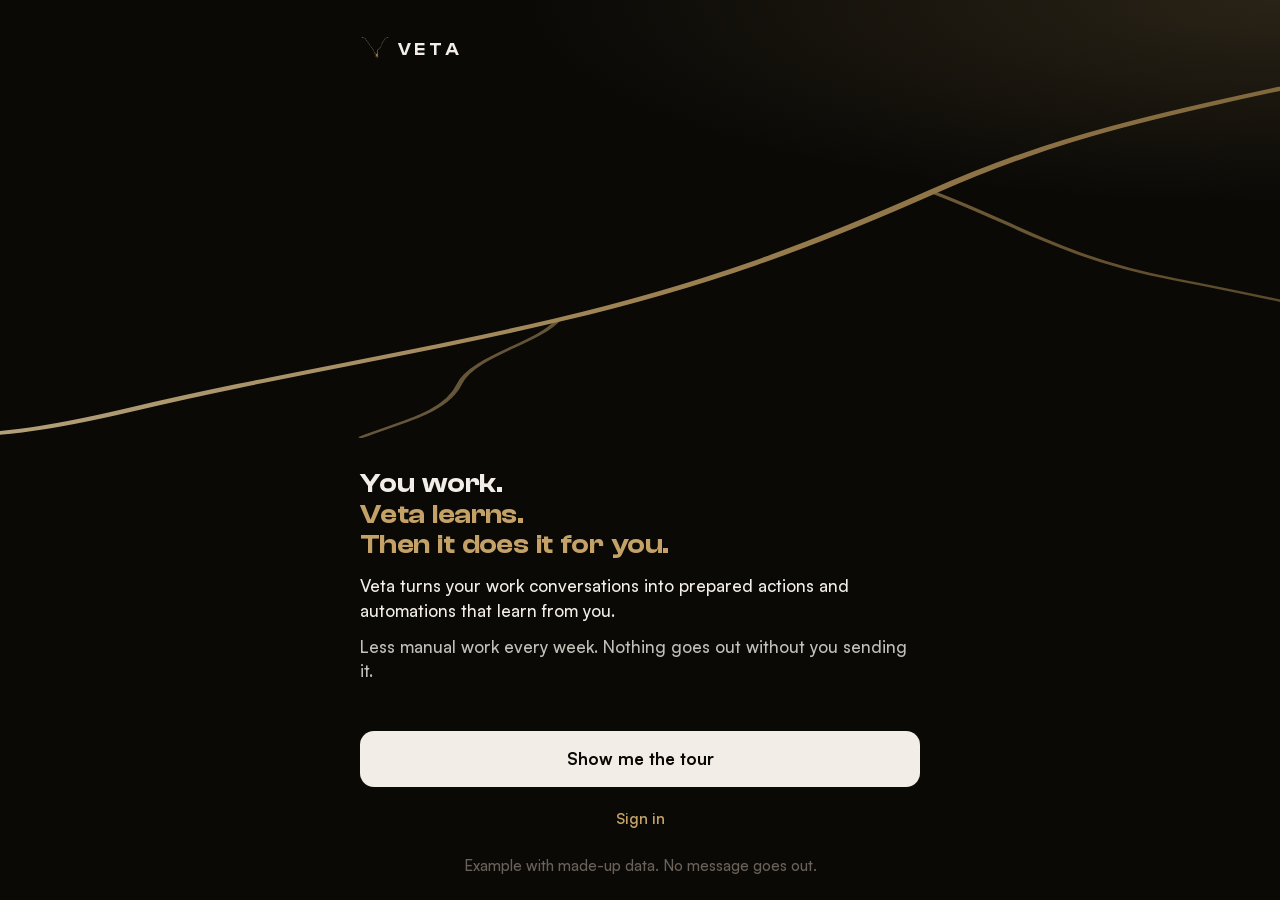
==== commit 7f77774f: "Demo en inglés; la primera vez la portada destaca el tour y «Sign in» pasa a enlace pequeño - Todos " ====
--- a/index.html
+++ b/index.html
@@ -1,5 +1,5 @@
 <!doctype html>
-<html lang="es" data-modo="claro" data-color="veta" data-mov="normal">
+<html lang="en" data-modo="claro" data-color="veta" data-mov="normal">
 <head>
 <meta charset="utf-8">
 <!-- Veta demo · núcleo · index.html — el armazón. Enlaza todos los archivos; después nadie más lo toca (PLAN_DEMO.md, 7.2). -->
@@ -9,7 +9,7 @@
 <meta name="apple-mobile-web-app-status-bar-style" content="black-translucent">
 <meta name="apple-mobile-web-app-title" content="Veta">
 <meta name="theme-color" content="#0A0906">
-<meta name="description" content="Veta · demo con datos inventados">
+<meta name="description" content="Veta · demo with made-up data">
 <meta name="robots" content="noindex,nofollow">
 <title>Veta</title>
 <link rel="manifest" href="manifest.webmanifest">
@@ -37,19 +37,19 @@
 <body>
 <div id="app" class="app" data-completa="no">
   <div class="reloj" aria-hidden="true"></div>
-  <aside id="lateral" class="lateral" aria-label="Destinos"></aside>
+  <aside id="lateral" class="lateral" aria-label="Destinations"></aside>
   <main id="marco" class="marco">
     <div id="col-a" class="col"></div>
     <div id="col-b" class="col"></div>
   </main>
-  <aside id="cajon" class="cajon" aria-label="Guía"></aside>
-  <nav id="barra" class="barra" aria-label="Destinos"></nav>
+  <aside id="cajon" class="cajon" aria-label="Guide"></aside>
+  <nav id="barra" class="barra" aria-label="Destinations"></nav>
 </div>
 <div id="guia" class="guia" role="status" hidden></div>
 <div id="aviso" class="aviso" role="status" aria-live="polite" hidden></div>
 <div id="velo" class="velo" hidden></div>
 <div id="hoja" class="hoja" role="dialog" aria-modal="true" tabindex="-1" hidden></div>
-<noscript><p style="padding:16px">Veta necesita JavaScript.</p></noscript>
+<noscript><p style="padding:16px">Veta needs JavaScript.</p></noscript>
 
 <!-- núcleo -->
 <script src="js/nucleo/veta.js"></script>
--- a/css/componentes.css
+++ b/css/componentes.css
@@ -221,9 +221,12 @@
 .port-marca b{font:600 var(--f-cuerpo)/1 var(--display);letter-spacing:.2em;color:var(--port-t)}
 .port-h{margin-top:auto;font:600 var(--f-titulo)/1.08 var(--display);letter-spacing:-.02em;color:var(--port-t);text-wrap:balance}
 .port-h span{display:block}
+.port-h .oro{color:var(--port-3)}
+.port-que{margin-top:var(--e4);font:500 var(--f-cuerpo)/1.45 var(--body);color:var(--port-t)}
 .port-dice{margin-top:var(--e3);font:500 var(--f-cuerpo)/1.4 var(--body);color:var(--port-t2)}
 .port-acc{margin-top:var(--e7);display:flex;flex-direction:column;gap:var(--e2)}
 .port-acc .btn-texto{align-self:center;color:var(--port-3)}
+.portada .port-acc .btn-texto{font-size:var(--f-apoyo)}
 .port-aviso{margin-top:var(--e3);font:500 var(--f-apoyo)/1.4 var(--body);color:var(--top-t3);text-align:center}
 
 /* ---- muestrario ---- */
--- a/css/p-veta.css
+++ b/css/p-veta.css
@@ -89,6 +89,8 @@
 .c-yo,.c-caso-cab{display:flex;align-items:center;gap:var(--e4)}
 .c-yo-n{font:600 var(--f-hoja)/1.2 var(--display)}
 .c-yo-p{font:500 var(--f-apoyo)/1.35 var(--body);color:var(--t2);margin-top:2px}
+.c-yo-acc{font:500 var(--f-apoyo)/1.35 var(--body);color:var(--t1);margin-top:var(--e2)}
+.c-yo-acc b{font-weight:600}
 .c-confirma{display:flex;flex-direction:column;gap:var(--e3);padding:var(--e4);background:var(--tinte);border-radius:var(--r-2)}
 .lista>.c-confirma{border-radius:0}
 .c-confirma p{font:600 var(--f-cuerpo)/1.35 var(--body)}
@@ -118,6 +120,16 @@
 .c-cuenta[aria-pressed=true]{background:color-mix(in srgb,var(--port-3) 14%,transparent);box-shadow:inset 0 0 0 2px var(--port-3)}
 .c-cuenta[aria-pressed=true] .c-cuenta-m{opacity:1;transform:none}
 .c-entrar .port-acc{margin-top:var(--e2)}
+/* E2 · paso del papel: dos opciones grandes; y en el formulario, con qué papel entras */
+.c-papel{min-height:88px;padding:var(--e3) var(--e4)}
+.c-papel-ic{flex:none;display:flex;color:var(--port-3)}
+.c-papel .c-cuenta-t{display:flex;flex-direction:column;gap:var(--e1)}
+.c-papel-t{font:600 var(--f-hoja)/1.2 var(--display)}
+.c-papel-s{font:500 var(--f-apoyo)/1.4 var(--body);color:var(--port-t2)}
+.c-papel-chev{flex:none;display:flex;color:var(--port-t2)}
+.c-papel-nota{font:500 var(--f-apoyo)/1.4 var(--body);color:var(--port-t2)}
+.c-entrar-papel{display:flex;align-items:center;gap:var(--e2);font:600 var(--f-apoyo)/1.35 var(--body);color:var(--port-3)}
+.c-entrar-papel svg{flex:none}
 
 /* A18 · primer día */
 .c-pd{display:flex;flex-direction:column;gap:var(--e5)}
@@ -198,9 +210,14 @@
 .c-recibo{display:flex;flex-direction:column;gap:var(--e2);padding:var(--e4);background:var(--tinte);border-radius:var(--r-2);font:500 var(--f-cuerpo)/1.4 var(--body)}
 .c-recibo-t{display:flex;align-items:center;gap:var(--e2);color:var(--acento)}
 .c-recibo-t b{color:var(--t1);font:600 var(--f-hoja)/1.2 var(--display)}
-.c-pasos-h{list-style:none;margin:0;padding:0;display:flex;flex-direction:column;gap:var(--e3);counter-reset:p}
-.c-pasos-h li{display:flex;align-items:center;gap:var(--e3);padding:var(--e3) var(--e4);background:var(--s1);border:1px solid var(--borde);border-radius:var(--r-2);font:600 var(--f-cuerpo)/1.3 var(--body)}
-.c-pasos-h li svg{flex:none;color:var(--acento)}
+/* H31: pasos para leer, no para tocar (sin marco de tarjeta) */
+.c-pasos-h{list-style:none;margin:0;padding:0;display:flex;flex-direction:column;gap:var(--e4)}
+.c-pasos-h li{display:flex;align-items:flex-start;gap:var(--e3);font:500 var(--f-cuerpo)/1.45 var(--body)}
+.c-paso-n{flex:none;min-width:1.4em;font:600 var(--f-cuerpo)/1.45 var(--display);color:var(--acento)}
+.c-paso-ic{display:inline-flex;vertical-align:-4px;color:var(--acento)}
+/* en las hojas, una lista que solo informa no lleva marco de tarjeta: así no parece tocable */
+#hoja .lista:not(:has(button,a,[role=switch],[data-ir],[data-hoja],[data-accion])),#hoja .a-canales{background:none;border:0;border-radius:0;box-shadow:none;padding-left:0;padding-right:0}
+#hoja .lista:not(:has(button,a,[role=switch],[data-ir],[data-hoja],[data-accion]))>.fila{padding-left:0;padding-right:0}
 
 /* A15b · cada chat fuera, con su «Quitar de la lista» a la derecha */
 .c-chat-f{display:flex;align-items:center;gap:var(--e2);padding-right:var(--e2)}
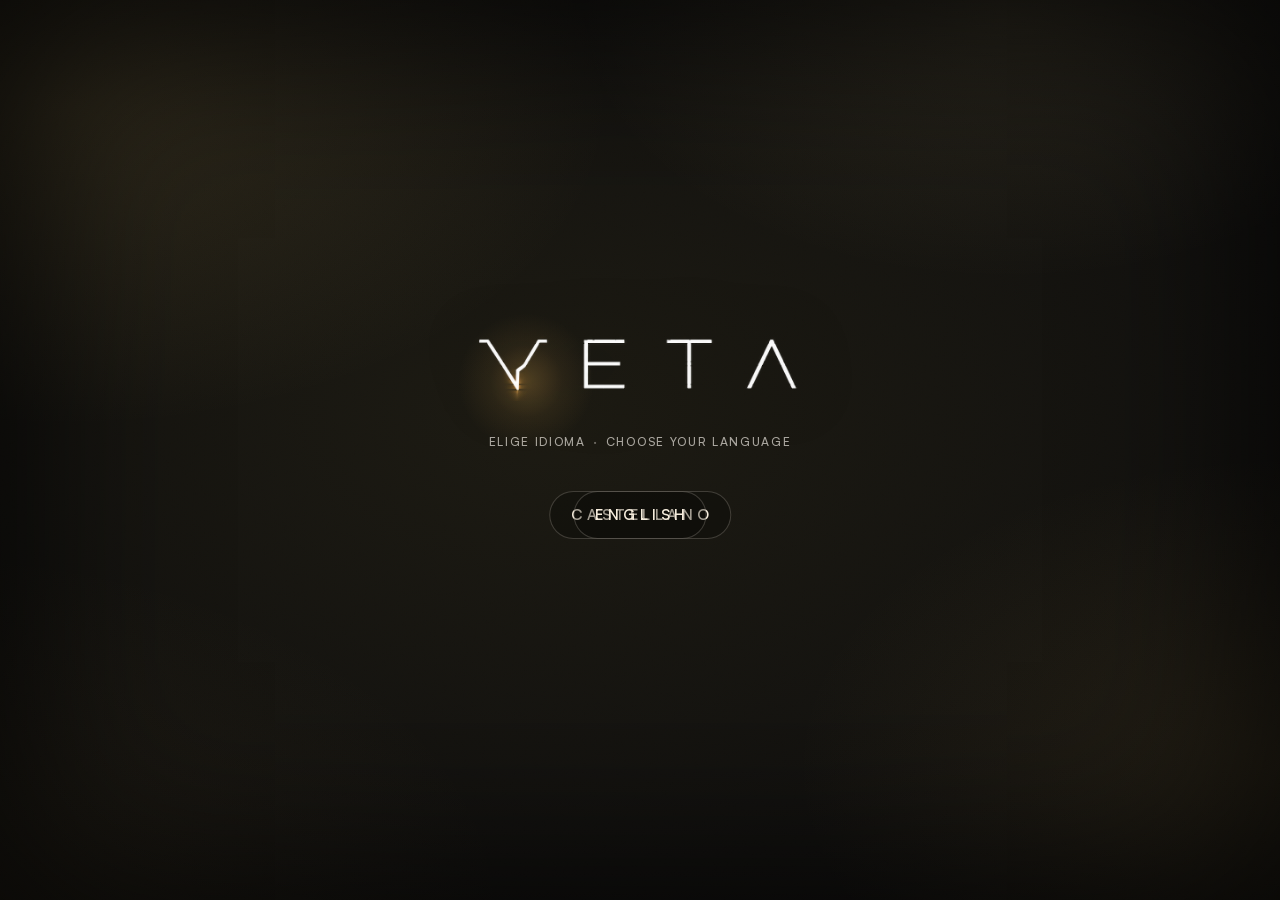
==== commit 635178f3: "Portada con elección de idioma: Castellano (raíz, ronda 5) o English (en/) - La app en inglés pasa a" ====
--- a/index.html
+++ b/index.html
@@ -1,5 +1,5 @@
 <!doctype html>
-<html lang="en" data-modo="claro" data-color="veta" data-mov="normal">
+<html lang="es" data-modo="claro" data-color="veta" data-mov="normal">
 <head>
 <meta charset="utf-8">
 <!-- Veta demo · núcleo · index.html — el armazón. Enlaza todos los archivos; después nadie más lo toca (PLAN_DEMO.md, 7.2). -->
@@ -9,7 +9,7 @@
 <meta name="apple-mobile-web-app-status-bar-style" content="black-translucent">
 <meta name="apple-mobile-web-app-title" content="Veta">
 <meta name="theme-color" content="#0A0906">
-<meta name="description" content="Veta · demo with made-up data">
+<meta name="description" content="Veta · demo con datos inventados">
 <meta name="robots" content="noindex,nofollow">
 <title>Veta</title>
 <link rel="manifest" href="manifest.webmanifest">
@@ -37,19 +37,19 @@
 <body>
 <div id="app" class="app" data-completa="no">
   <div class="reloj" aria-hidden="true"></div>
-  <aside id="lateral" class="lateral" aria-label="Destinations"></aside>
+  <aside id="lateral" class="lateral" aria-label="Destinos"></aside>
   <main id="marco" class="marco">
     <div id="col-a" class="col"></div>
     <div id="col-b" class="col"></div>
   </main>
-  <aside id="cajon" class="cajon" aria-label="Guide"></aside>
-  <nav id="barra" class="barra" aria-label="Destinations"></nav>
+  <aside id="cajon" class="cajon" aria-label="Guía"></aside>
+  <nav id="barra" class="barra" aria-label="Destinos"></nav>
 </div>
 <div id="guia" class="guia" role="status" hidden></div>
 <div id="aviso" class="aviso" role="status" aria-live="polite" hidden></div>
 <div id="velo" class="velo" hidden></div>
 <div id="hoja" class="hoja" role="dialog" aria-modal="true" tabindex="-1" hidden></div>
-<noscript><p style="padding:16px">Veta needs JavaScript.</p></noscript>
+<noscript><p style="padding:16px">Veta necesita JavaScript.</p></noscript>
 
 <!-- núcleo -->
 <script src="js/nucleo/veta.js"></script>
--- a/css/componentes.css
+++ b/css/componentes.css
@@ -226,8 +226,37 @@
 .port-dice{margin-top:var(--e3);font:500 var(--f-cuerpo)/1.4 var(--body);color:var(--port-t2)}
 .port-acc{margin-top:var(--e7);display:flex;flex-direction:column;gap:var(--e2)}
 .port-acc .btn-texto{align-self:center;color:var(--port-3)}
-.portada .port-acc .btn-texto{font-size:var(--f-apoyo)}
 .port-aviso{margin-top:var(--e3);font:500 var(--f-apoyo)/1.4 var(--body);color:var(--top-t3);text-align:center}
+
+/* ---- marca e idioma (E1), como la portada de la web (revision_valor/PORTADA_WEB.md, A); el fondo también en Entrar (E2) ----
+   El movimiento (luz que deriva, logotipo que respira, carrusel que gira) está en movimiento.css (17). */
+.m-fondo{position:absolute;inset:0;max-width:none;margin:0;pointer-events:none;overflow:hidden;background:radial-gradient(125% 105% at 43% 46%,#1c1a12,#11100e 48%,#0a0a0b)}
+.m-fondo i{position:absolute;display:block}
+.m-luz{inset:-30%;background:radial-gradient(38% 32% at 22% 26%,rgba(226,192,103,.12),transparent 70%),radial-gradient(34% 30% at 82% 72%,rgba(201,162,75,.11),transparent 72%)}
+.m-luz.dos{background:radial-gradient(30% 26% at 68% 20%,rgba(242,217,141,.09),transparent 70%),radial-gradient(40% 34% at 14% 82%,rgba(201,162,75,.08),transparent 74%)}
+.m-vin{inset:0;box-shadow:inset 0 0 170px 34px #000000b3}
+.m-grano{inset:0;opacity:.05;mix-blend-mode:overlay;background-image:url("data:image/svg+xml;utf8,<svg xmlns='http://www.w3.org/2000/svg' width='160' height='160'><filter id='n'><feTurbulence type='fractalNoise' baseFrequency='0.9' numOctaves='2'/></filter><rect width='100%25' height='100%25' filter='url(%23n)'/></svg>")}
+.m-marca{padding:0}
+/* la entrada ocupa la pantalla justa: sin el respiro de arriba que llevan las demás pantallas en móviles bajos (base.css) */
+.app[data-vista=movil] .pant-E1,.app[data-vista=movil] .pant-E2{padding-top:0}
+.m-pick{flex:1;max-width:none;display:flex;flex-direction:column;align-items:center;justify-content:center;gap:clamp(1.5rem,3.5vh,2.4rem);padding:var(--e5) var(--margen) calc(var(--e5) + env(safe-area-inset-bottom,0px))}
+.m-logo{position:relative;display:inline-block}
+.m-logo img{display:block;width:min(72vw,380px);height:auto;filter:drop-shadow(0 2px 30px rgba(0,0,0,.5));position:relative;z-index:2}
+.m-halo{position:absolute;left:20%;top:72%;width:42%;aspect-ratio:1;transform:translate(-50%,-50%);background:radial-gradient(circle,rgba(226,170,78,.42) 0%,rgba(226,170,78,.12) 32%,transparent 60%);pointer-events:none;z-index:1;opacity:.65}
+/* los idiomas: «Elige idioma · Choose your language» y la órbita con los dos. Cada idioma es su botón y se toca siempre:
+   el de detrás sube y se atenúa, no se esconde. La órbita mide 2 × 5,75rem de ancho más el botón; 2 × 2rem de alto más el toque */
+.m-idiomas{display:flex;flex-direction:column;align-items:center;gap:var(--e2);touch-action:manipulation;-webkit-user-select:none;user-select:none;-webkit-touch-callout:none}
+.m-elige{margin:0;display:flex;flex-wrap:wrap;justify-content:center;gap:0 .6em;font:500 .75rem/1.5 var(--body);letter-spacing:.14em;text-transform:uppercase;color:var(--port-t2);opacity:.85;text-align:center}
+.m-elige i{font-style:normal;opacity:.6}
+.m-orbita{position:relative;width:min(100%,21rem);height:calc(4rem + var(--toque))}
+.m-via{position:absolute;left:50%;top:50%;width:0;height:0}
+.m-idioma{position:absolute;left:0;top:0;transform:translate(-50%,-50%);display:flex;align-items:center;justify-content:center;min-height:var(--toque);padding:0 1rem;white-space:nowrap;background:rgba(10,9,6,.35);border:1px solid rgba(245,236,220,.2);border-radius:999px;font:600 var(--f-apoyo)/1 var(--body);letter-spacing:.3em;text-indent:.3em;text-transform:uppercase;color:#F5ECDC;cursor:pointer;touch-action:manipulation;-webkit-user-select:none;user-select:none}
+.m-idioma:focus-visible{outline:2px solid var(--port-3);outline-offset:2px}
+@media (hover:hover) and (pointer:fine){.m-idioma:hover{border-color:rgba(232,190,120,.6)}}
+/* sin movimiento: los dos quietos, en fila */
+html[data-mov=reducido] .m-orbita{width:auto;height:auto;display:flex;flex-wrap:wrap;justify-content:center;gap:var(--e3)}
+html[data-mov=reducido] .m-via{position:static;width:auto;height:auto}
+html[data-mov=reducido] .m-idioma{position:static;transform:none;opacity:1}
 
 /* ---- muestrario ---- */
 .mu-sec{display:flex;flex-direction:column;gap:var(--e3)}
--- a/css/movimiento.css
+++ b/css/movimiento.css
@@ -92,6 +92,29 @@
 .port-veta.descubre{animation:descubre 1.2s var(--c-entra) both}
 @keyframes descubre{from{clip-path:inset(0 0 0 100%)}to{clip-path:inset(0)}}
 
+/* 17 · marca e idioma (E1; la luz también en E2): son los tiempos de la portada de la web, no los de la app.
+   La luz deriva (42 y 55 s), el logotipo y su halo respiran (4,4 s), el carrusel da una vuelta cada 10 s y el que da la cara
+   se enciende. Al apoyar el dedo se para (.quieto); con ratón, al pasar por encima. Con «Reducir movimiento», nada de esto. */
+.m-luz{animation:m-deriva 42s ease-in-out infinite alternate}
+.m-luz.dos{animation:m-deriva2 55s ease-in-out infinite alternate}
+@keyframes m-deriva{from{transform:translate3d(-2%,-1%,0) scale(1.04)}to{transform:translate3d(3%,2%,0) scale(1.12)}}
+@keyframes m-deriva2{from{transform:translate3d(2%,1%,0) scale(1.08)}to{transform:translate3d(-3%,-2%,0) scale(1.02)}}
+.m-pick{animation:m-aparece 1.1s ease .15s both}
+@keyframes m-aparece{from{opacity:0}}
+.m-logo img{animation:m-respira 4.4s ease-in-out infinite}
+@keyframes m-respira{0%,to{transform:scale(1);opacity:.94}50%{transform:scale(1.055);opacity:1}}
+.m-halo{animation:m-halo 4.4s ease-in-out infinite}
+@keyframes m-halo{0%,to{opacity:.65;transform:translate(-50%,-50%) scale(1)}50%{opacity:1;transform:translate(-50%,-50%) scale(1.18)}}
+/* los dos idiomas circulan, media vuelta de desfase: el riel lleva la x (ida y vuelta, 5 s cada tramo) y el botón la y y la
+   profundidad, un cuarto de vuelta por detrás; así trazan una elipse. El de delante (abajo) se enciende como en la web */
+.m-via{animation:m-orb-x 5s cubic-bezier(.37,0,.63,1) infinite alternate;animation-delay:calc(var(--i) * -5s)}
+.m-idioma{animation:m-orb-y 5s cubic-bezier(.37,0,.63,1) infinite alternate;animation-delay:calc(var(--i) * -5s - 2.5s)}
+@keyframes m-orb-x{from{transform:translateX(5.75rem)}to{transform:translateX(-5.75rem)}}
+@keyframes m-orb-y{from{transform:translate(-50%,-50%) translateY(-2rem) scale(.9);opacity:.66;color:#C3BFB8;text-shadow:none;border-color:rgba(245,236,220,.14)}
+  to{transform:translate(-50%,-50%) translateY(2rem) scale(1.06);opacity:1;color:#F5ECDC;text-shadow:0 0 26px rgba(232,190,120,.55);border-color:rgba(232,190,120,.5)}}
+.m-orbita.quieto .m-via,.m-orbita.quieto .m-idioma{animation-play-state:paused}
+@media (hover:hover) and (pointer:fine){.m-orbita:hover .m-via,.m-orbita:hover .m-idioma{animation-play-state:paused}}
+
 /* 15 · interruptor y selector: el pomo se desliza; el flechín de un plegable gira */
 .interr-v::before{transition:background-color var(--t-corto) var(--c-estandar)}
 .interr-v::after{transition:translate var(--t-corto) var(--c-muelle),background-color var(--t-corto) var(--c-estandar)}
--- a/css/p-veta.css
+++ b/css/p-veta.css
@@ -128,6 +128,13 @@
 .c-papel-s{font:500 var(--f-apoyo)/1.4 var(--body);color:var(--port-t2)}
 .c-papel-chev{flex:none;display:flex;color:var(--port-t2)}
 .c-papel-nota{font:500 var(--f-apoyo)/1.4 var(--body);color:var(--port-t2)}
+/* paso 2 de la entrada: el lema y el papel en una sola pantalla (mismo fondo que la portada) */
+.c-lema .c-entrar-c{gap:var(--e3)}
+.c-lema .port-h,.c-lema .port-que{margin-top:0}
+.c-papel-h{margin-top:var(--e4);font:600 var(--f-hoja)/1.2 var(--display);letter-spacing:-.01em;color:var(--port-t)}
+.c-primer{display:flex;justify-content:center}
+.c-primer .btn-texto{color:var(--port-3)}
+@media (max-height:700px){.c-lema .port-que{display:none}.c-lema .c-papel-h{margin-top:var(--e2)}}
 .c-entrar-papel{display:flex;align-items:center;gap:var(--e2);font:600 var(--f-apoyo)/1.35 var(--body);color:var(--port-3)}
 .c-entrar-papel svg{flex:none}
 
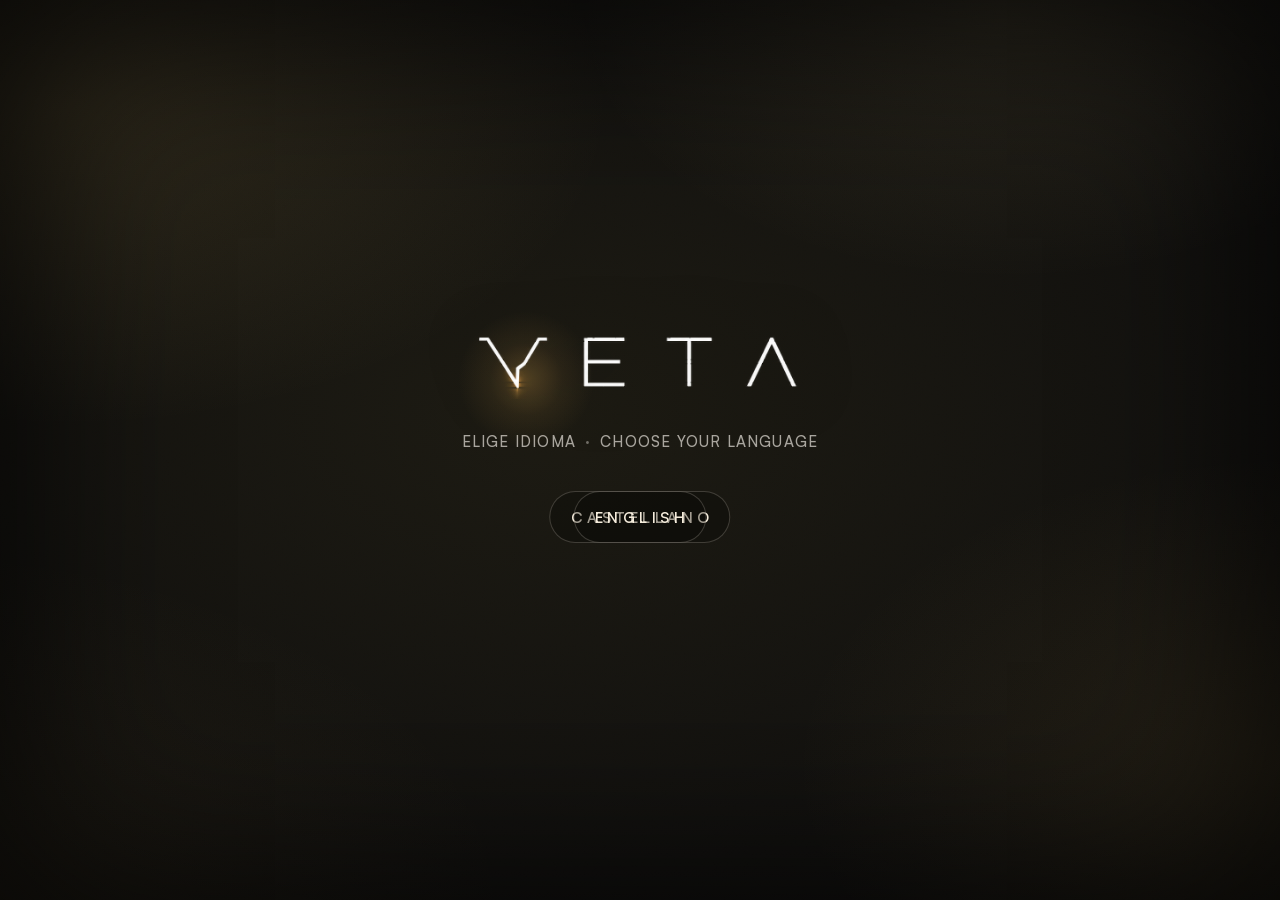
==== commit c5b81bdd: "Ronda 6: la app enseña lo que aprende, qué hace Veta, y dirección con operaciones y equipo Co-Author" ====
--- a/index.html
+++ b/index.html
@@ -27,6 +27,7 @@
 <link rel="stylesheet" href="css/temas.css">
 <link rel="stylesheet" href="css/componentes.css">
 <link rel="stylesheet" href="css/movimiento.css">
+<link rel="stylesheet" href="css/vivo.css">
 <link rel="stylesheet" href="css/ordenador.css">
 <link rel="stylesheet" href="css/p-dia.css">
 <link rel="stylesheet" href="css/p-clientes.css">
@@ -62,6 +63,7 @@
 <script src="js/nucleo/hoja.js"></script>
 <script src="js/nucleo/aviso.js"></script>
 <script src="js/nucleo/modelo.js"></script>
+<script src="js/nucleo/vivo.js"></script>
 <script src="js/nucleo/rutas.js"></script>
 <script src="js/nucleo/guia.js"></script>
 <!-- datos (los extra-*.js son de cada paquete) -->
@@ -74,6 +76,10 @@
 <script src="js/datos/extra-b.js"></script>
 <script src="js/datos/extra-c.js"></script>
 <script src="js/datos/extra-d.js"></script>
+<!-- ronda 6: un archivo de datos por paquete (A, C, D) -->
+<script src="js/datos/r6-dia.js"></script>
+<script src="js/datos/r6-veta.js"></script>
+<script src="js/datos/r6-direccion.js"></script>
 <!-- pantallas: núcleo, A, B, C, D -->
 <script src="js/pantallas/portada.js"></script>
 <script src="js/pantallas/muestrario.js"></script>
@@ -109,6 +115,15 @@
 <script src="js/pantallas/conexiones.js"></script>
 <script src="js/pantallas/informe-completo.js"></script>
 <script src="js/pantallas/entra.js"></script>
+<!-- ronda 6: pantallas nuevas (C: que-hace, antes-ahora · D: oficina-que-hace, oficina-antes-ahora) -->
+<script src="js/pantallas/que-hace.js"></script>
+<script src="js/pantallas/antes-ahora.js"></script>
+<script src="js/pantallas/oficina-que-hace.js"></script>
+<script src="js/pantallas/oficina-antes-ahora.js"></script>
+<!-- ronda 6 · D: operaciones, una operación, una persona -->
+<script src="js/pantallas/operaciones.js"></script>
+<script src="js/pantallas/operacion.js"></script>
+<script src="js/pantallas/persona.js"></script>
 <!-- hojas: comunes (núcleo), A, B, C, D -->
 <script src="js/hojas/comunes.js"></script>
 <script src="js/hojas/dia.js"></script>
--- a/css/base.css
+++ b/css/base.css
@@ -72,11 +72,12 @@
 .cab-banda{background:var(--top-b);color:var(--top-t);justify-content:space-between}
 .cab-banda .cab-t{font-size:var(--f-titulo);letter-spacing:-.02em}
 .cab-yo{width:var(--toque);height:var(--toque);display:grid;place-items:center;border-radius:50%;margin-right:-6px}
-/* el «‹ anterior» no se recorta (hasta 11em): si no cabe todo, el título pasa a dos líneas */
+/* el «volver» es solo la flecha (con su aria-label): el título tiene todo el ancho y no parte en dos líneas por culpa suya */
 .cab-detalle{display:grid;grid-template-columns:minmax(min-content,1fr) minmax(0,auto) minmax(min-content,1fr);padding:0 var(--e2)}
 .cab-detalle .cab-t{text-align:center;white-space:normal;line-height:1.08;display:-webkit-box;-webkit-box-orient:vertical;-webkit-line-clamp:2}
 .cab-detalle .cab-atras span{max-width:11em}
 .cab-detalle .cab-der{min-width:48px}
+.cab-detalle .cab-der:empty{min-width:0}
 .cab-atras{display:flex;align-items:center;gap:2px;min-height:var(--toque);min-width:var(--toque);padding:0 var(--e2) 0 0;color:var(--t2);font:600 var(--f-apoyo)/1.2 var(--body);overflow:hidden;justify-self:start;max-width:100%}
 .cab-atras span{white-space:nowrap;overflow:hidden;text-overflow:ellipsis}
 .cab-der{justify-self:end;display:flex;align-items:center}
@@ -88,8 +89,8 @@
 .fijo>*{width:100%;max-width:var(--col-max)}
 /* en móvil, con barra, el micro sube 26 px sobre ella: el botón fijo deja ese hueco para que no lo tape */
 .app[data-vista=movil] .col-movil .fijo{padding-bottom:calc(var(--e3) + var(--mic-sube))}
-/* y la lista deja debajo la altura del micro más 16 px: lo último de la pantalla nunca queda debajo del micro */
-.app[data-vista=movil]:not([data-completa=si]) .col-movil .pant{padding-bottom:calc(var(--mic) + var(--e4))}
+/* y la lista deja debajo 96 px (el micro más aire): lo último de la pantalla nunca queda debajo del micro */
+.app[data-vista=movil]:not([data-completa=si]) .col-movil .pant{padding-bottom:calc(96px + env(safe-area-inset-bottom,0px))}
 
 /* ---- barra de abajo ---- */
 .barra{flex:none;position:relative;z-index:4;height:calc(var(--tab-h) + env(safe-area-inset-bottom,0px));padding:0 var(--e2) env(safe-area-inset-bottom,0px);background:var(--tab-b);border-top:1px solid var(--borde);display:flex;align-items:stretch;justify-content:space-between}
--- a/css/componentes.css
+++ b/css/componentes.css
@@ -246,11 +246,11 @@
 /* los idiomas: «Elige idioma · Choose your language» y la órbita con los dos. Cada idioma es su botón y se toca siempre:
    el de detrás sube y se atenúa, no se esconde. La órbita mide 2 × 5,75rem de ancho más el botón; 2 × 2rem de alto más el toque */
 .m-idiomas{display:flex;flex-direction:column;align-items:center;gap:var(--e2);touch-action:manipulation;-webkit-user-select:none;user-select:none;-webkit-touch-callout:none}
-.m-elige{margin:0;display:flex;flex-wrap:wrap;justify-content:center;gap:0 .6em;font:500 .75rem/1.5 var(--body);letter-spacing:.14em;text-transform:uppercase;color:var(--port-t2);opacity:.85;text-align:center}
+.m-elige{margin:0;display:flex;flex-wrap:wrap;justify-content:center;gap:0 .6em;font:500 var(--f-apoyo)/1.5 var(--body);letter-spacing:.08em;text-transform:uppercase;color:var(--port-t2);opacity:.85;text-align:center}
 .m-elige i{font-style:normal;opacity:.6}
 .m-orbita{position:relative;width:min(100%,21rem);height:calc(4rem + var(--toque))}
 .m-via{position:absolute;left:50%;top:50%;width:0;height:0}
-.m-idioma{position:absolute;left:0;top:0;transform:translate(-50%,-50%);display:flex;align-items:center;justify-content:center;min-height:var(--toque);padding:0 1rem;white-space:nowrap;background:rgba(10,9,6,.35);border:1px solid rgba(245,236,220,.2);border-radius:999px;font:600 var(--f-apoyo)/1 var(--body);letter-spacing:.3em;text-indent:.3em;text-transform:uppercase;color:#F5ECDC;cursor:pointer;touch-action:manipulation;-webkit-user-select:none;user-select:none}
+.m-idioma{position:absolute;left:0;top:0;transform:translate(-50%,-50%);display:flex;align-items:center;justify-content:center;min-height:calc(var(--toque) + 4px);padding:0 1rem;white-space:nowrap;background:rgba(10,9,6,.35);border:1px solid rgba(245,236,220,.2);border-radius:999px;font:600 var(--f-apoyo)/1 var(--body);letter-spacing:.3em;text-indent:.3em;text-transform:uppercase;color:#F5ECDC;cursor:pointer;touch-action:manipulation;-webkit-user-select:none;user-select:none}
 .m-idioma:focus-visible{outline:2px solid var(--port-3);outline-offset:2px}
 @media (hover:hover) and (pointer:fine){.m-idioma:hover{border-color:rgba(232,190,120,.6)}}
 /* sin movimiento: los dos quietos, en fila */
@@ -273,3 +273,6 @@
 /* cita de un chat que dirección no lee (cliente de otra persona) */
 .cita.cita-ajena{flex-direction:row;align-items:flex-start;gap:var(--e2);min-height:0;color:var(--t2);font:500 var(--f-apoyo)/1.4 var(--body)}
 .cita-ajena svg{flex:none;margin-top:2px}
+
+/* A11 · las dos etiquetas de la orden dictada (Trabajo nuevo · Te lo propongo + Ejemplo) */
+.c-etqs{display:flex;flex-wrap:wrap;gap:var(--e2);align-items:center}
--- a/css/movimiento.css
+++ b/css/movimiento.css
@@ -47,6 +47,15 @@
 /* 7 · cambio en el sitio: lo viejo se va antes de que entre lo nuevo, así ningún texto se ve doble (crítica 2.5) */
 ::view-transition-old(*.sitio){animation:vt-sale 110ms var(--c-sale) both}
 ::view-transition-new(*.sitio){animation:vt-funde var(--t-corto) var(--c-estandar) 110ms both}
+/* 7b · paso (ronda 6): con data-muda, lo nombrado viaja entero a su sitio nuevo, sin fundido (la fila que se muda de bloque) */
+::view-transition-group(*.muda){animation-duration:var(--t-largo);animation-timing-function:var(--c-muelle)}
+::view-transition-old(*.muda){animation:none;opacity:0}
+::view-transition-new(*.muda){animation:none}
+/* 4b · paso: la tarjeta se abre desde su sitio (data-foco="tarjeta" en la tarjeta tocada y en su destino). El contenido no se estira: se recorta */
+::view-transition-group(foco-tarjeta){animation-duration:var(--t-largo);animation-timing-function:var(--c-muelle);overflow:clip;border-radius:var(--r-3)}
+::view-transition-old(foco-tarjeta),::view-transition-new(foco-tarjeta){width:100%;height:100%;object-fit:none;object-position:0 0}
+::view-transition-old(foco-tarjeta){animation:vt-sale var(--t-toque) var(--c-sale) both}
+::view-transition-new(foco-tarjeta){animation:vt-funde var(--t-corto) var(--c-estandar) 60ms both}
 /* 7 · hecho en el sitio: se dibuja el visto */
 .hecho .visto path{animation:dibuja var(--t-corto) var(--c-estandar) 100ms both}
 @keyframes dibuja{from{stroke-dashoffset:1}}
@@ -110,7 +119,7 @@
 .m-via{animation:m-orb-x 5s cubic-bezier(.37,0,.63,1) infinite alternate;animation-delay:calc(var(--i) * -5s)}
 .m-idioma{animation:m-orb-y 5s cubic-bezier(.37,0,.63,1) infinite alternate;animation-delay:calc(var(--i) * -5s - 2.5s)}
 @keyframes m-orb-x{from{transform:translateX(5.75rem)}to{transform:translateX(-5.75rem)}}
-@keyframes m-orb-y{from{transform:translate(-50%,-50%) translateY(-2rem) scale(.9);opacity:.66;color:#C3BFB8;text-shadow:none;border-color:rgba(245,236,220,.14)}
+@keyframes m-orb-y{from{transform:translate(-50%,-50%) translateY(-2rem) scale(.96);opacity:.66;color:#C3BFB8;text-shadow:none;border-color:rgba(245,236,220,.14)}
   to{transform:translate(-50%,-50%) translateY(2rem) scale(1.06);opacity:1;color:#F5ECDC;text-shadow:0 0 26px rgba(232,190,120,.55);border-color:rgba(232,190,120,.5)}}
 .m-orbita.quieto .m-via,.m-orbita.quieto .m-idioma{animation-play-state:paused}
 @media (hover:hover) and (pointer:fine){.m-orbita:hover .m-via,.m-orbita:hover .m-idioma{animation-play-state:paused}}
--- a/css/vivo.css
+++ b/css/vivo.css
@@ -0,0 +1,163 @@
+/* Veta demo · núcleo · vivo.css · ronda 6 · «Piezas vivas»
+   Lo que hace ver que Veta lee, aprende y trabaja sola. Se usan con VETA.vivo (js/nucleo/vivo.js); guía en PIEZAS_VIVAS.md.
+   Regla del oro: --oro solo donde Veta ha encontrado, aprendido o cerrado algo. Nunca de adorno.
+   Cómo se mueven: lo escrito aquí es el ESTADO FINAL. vivo.js pone .v-antes (el estado de salida) solo si hay movimiento
+   y lo quita cuando la pieza entra en pantalla; la transición hace el resto. Sin JS o con «Reducir movimiento», se ve el final. */
+:root{--oro:#BF953F;--oro-trazo:rgba(219,172,78,.62);--oro-suave:rgba(219,172,78,.18);--v-pista:color-mix(in srgb,var(--t1) 14%,transparent)}
+html[data-modo=oscuro]{--oro:#D4AA70;--oro-trazo:rgba(212,170,112,.5);--oro-suave:rgba(212,170,112,.16)}
+
+/* 1 · Oro: trazo de rotulador bajo la frase que prueba algo. Con varias líneas se dibuja seguido, una tras otra */
+.v-oro{background:linear-gradient(transparent 60%,var(--oro-trazo) 60%,var(--oro-trazo) 93%,transparent 93%) no-repeat 0 0/100% 100%;border-radius:2px;transition:background-size var(--t-largo) var(--c-estandar) var(--v-ret,260ms)}
+.v-oro.v-antes{background-size:0% 100%}
+.hoja .v-oro{--v-ret:420ms}
+.v-pastilla{display:inline-flex;align-items:center;gap:6px;min-height:28px;padding:2px var(--e3);border-radius:var(--r-pill);background:var(--s2);color:var(--t2);font:600 var(--f-apoyo)/1.2 var(--body);white-space:nowrap}
+
+/* 2 · Anillo: casos contados (un tramo por caso) o veces vistas. Tres tamaños: s 28, m 56, l 104 */
+.v-anillo{display:inline-flex;align-items:center;gap:var(--e2);vertical-align:middle;--v-d:56px;--v-g:3.6}
+.v-an-s{--v-d:28px;--v-g:5}.v-an-l{--v-d:104px;--v-g:3}
+.v-an-c{position:relative;flex:none;width:var(--v-d);height:var(--v-d);display:grid;place-items:center}
+.v-an-c svg{position:absolute;inset:0;width:100%;height:100%;transform:rotate(-90deg);overflow:visible}
+.v-an-p,.v-an-o{fill:none;stroke-width:var(--v-g)}
+.v-an-p{stroke:var(--v-pista)}
+.v-an-o{stroke:var(--oro);transition:stroke-dashoffset var(--t-largo) var(--c-estandar) var(--v-ret,160ms)}
+.v-antes .v-an-o{stroke-dashoffset:var(--v-l)}
+.v-an-i{position:relative;display:flex;flex-direction:column;align-items:center;gap:2px}
+.v-an-n{font:700 var(--f-cuerpo)/1 var(--display);font-variant-numeric:tabular-nums}
+.v-an-l .v-an-n{font-size:var(--f-cifra);letter-spacing:-.02em}
+.v-an-de{font:500 var(--f-apoyo)/1 var(--body);color:var(--t2)}
+.v-an-t{font:500 var(--f-apoyo)/1.3 var(--body);color:var(--t2)}
+
+/* 3 · «¿Quién lo hace?»: los cinco pasos en una línea que baja de «Lo haces tú» a «Lo hago yo» (el último, cerrado). Mini: cinco puntos en fila */
+.v-mini{display:inline-flex;align-items:center;gap:var(--e2);font:500 var(--f-apoyo)/1.2 var(--body);color:var(--t2);vertical-align:middle}
+.v-mini-b{display:inline-flex;align-items:center;gap:3px;height:17px;flex:none}
+.v-mini-b i{width:7px;height:7px;border-radius:50%;background:var(--v-pista)}
+.v-mini-b i.on{background:var(--t1)}.v-mini-b i.aqui{width:9px;height:9px;background:var(--oro)}
+.v-mini-b i.cerrado{background:none;box-shadow:inset 0 0 0 1.5px var(--t3)}
+.v-esc-c{display:flex;flex-direction:column}
+.v-esc-ext{font:600 var(--f-apoyo)/1.2 var(--body);color:var(--t2)}
+.v-esc-ext:first-child{margin-bottom:var(--e3)}
+.v-esc{display:flex;flex-direction:column;list-style:none}
+.v-esc-p{position:relative;display:flex;flex-wrap:wrap;align-items:center;gap:2px var(--e2);padding:0 0 var(--e4) 30px;--v-c:var(--v-pista)}
+.v-esc-p:last-child{padding-bottom:var(--e3)}
+.v-esc-p::before{content:"";position:absolute;left:7px;top:14px;bottom:-10px;border-left:2px solid var(--v-c);transition:border-color var(--t-medio) var(--c-estandar)}
+.v-esc-p:last-child::before{display:none}
+.v-esc-p:nth-last-child(2)::before{border-left-style:dashed}
+.v-esc-p::after{content:"";position:absolute;left:0;top:4px;width:16px;height:16px;border-radius:50%;background:var(--fondo);box-shadow:inset 0 0 0 2px var(--v-c);transition:background-color var(--t-medio) var(--c-estandar)}
+.v-esc-hecho{--v-c:var(--t1)}.v-esc-hecho::after{background:var(--t1)}
+.v-esc-aqui-p::after{background:var(--oro);box-shadow:0 0 0 4px var(--oro-suave)}
+.v-esc-cerrado::after{display:none}
+.v-esc-cerrado .v-esc-nom svg{position:absolute;left:-1px;top:3px;color:var(--t3)}
+.v-esc-nom{font:600 var(--f-cuerpo)/1.5 var(--body)}
+.v-esc-tx{flex-basis:100%;font:500 var(--f-apoyo)/1.35 var(--body);color:var(--t2)}
+.v-esc-falta .v-esc-nom,.v-esc-cerrado .v-esc-nom{color:var(--t2)}
+.v-esc-aqui{display:inline-flex;align-items:center;min-height:26px;padding:2px var(--e3);border-radius:var(--r-pill);background:var(--oro-suave);box-shadow:inset 0 0 0 1px var(--oro);font:600 var(--f-apoyo)/1.2 var(--body);color:var(--t1)}
+.v-esc-sube{flex-basis:100%;display:flex;flex-direction:column;align-items:flex-start;gap:var(--e2);margin-top:var(--e2);padding:var(--e3);border-radius:var(--r-2);background:var(--tinte)}
+.v-esc-sube p{font:500 var(--f-cuerpo)/1.4 var(--body);color:var(--t1)}
+.v-esc-sube .btn{width:100%}
+.v-esc-nota{flex-basis:100%;margin-top:var(--e2);padding:var(--e3);border-radius:var(--r-2);background:var(--oro-suave);font:500 var(--f-cuerpo)/1.4 var(--body);color:var(--t1)}
+
+/* 4 · Hilo: línea de oro que une nodos (dijo → preparé → decidiste → aprendí) y se dibuja al llegar o al bajar */
+.v-hilo{position:relative;display:flex;flex-direction:column;gap:var(--e4);padding-left:28px;list-style:none}
+.v-hilo::before{content:"";position:absolute;left:5px;top:9px;bottom:14px;width:2px;border-radius:2px;background:var(--oro);transform-origin:50% 0;transition:transform var(--t-largo) var(--c-estandar) 80ms}
+.v-hilo.v-antes::before{transform:scaleY(0)}
+.v-hilo-n{position:relative;display:flex;flex-direction:column;gap:2px;transition:opacity var(--t-medio) var(--c-estandar) calc(var(--k,0) * 90ms),translate var(--t-medio) var(--c-muelle) calc(var(--k,0) * 90ms)}
+.v-hilo-n::before{content:"";position:absolute;left:-28px;top:4px;width:12px;height:12px;border-radius:50%;background:var(--oro)}
+.v-hilo.v-antes .v-hilo-n{opacity:0;translate:0 6px}
+.v-hilo-k{font:600 var(--f-apoyo)/1.2 var(--body);color:var(--veta)}
+.v-hilo-t{font:500 var(--f-cuerpo)/1.35 var(--body)}
+.v-hilo-c{font:500 var(--f-apoyo)/1.3 var(--body);color:var(--t3)}
+@supports (animation-timeline:view()){
+  html:not([data-mov=reducido]) .v-hilo[data-scroll]::before{animation:v-hilo linear both;animation-timeline:view();animation-range:entry 15% cover 55%}
+}
+@keyframes v-hilo{from{transform:scaleY(0)}}
+
+/* 5 · Cuenta: cifra que rueda de un valor a otro (usa VETA.rueda) */
+.v-cuenta{font-variant-numeric:tabular-nums}
+
+/* 6 · Antes y ahora: dos columnas y la línea de seis semanas */
+.v-aa{display:flex;flex-direction:column;gap:var(--e3)}
+.v-aa-cols{display:grid;grid-template-columns:1fr 1fr;gap:var(--e2)}
+.v-aa-col{display:flex;flex-direction:column;gap:var(--e1);padding:var(--e3);border-radius:var(--r-2);background:var(--s2);min-width:0}
+.v-aa-hoy{background:var(--oro-suave);box-shadow:inset 0 0 0 1px var(--oro)}
+.v-aa-r{font:600 var(--f-apoyo)/1.2 var(--body);color:var(--t2)}
+.v-aa-n{font:600 var(--f-cifra)/1 var(--display);letter-spacing:-.02em;font-variant-numeric:tabular-nums}
+.v-aa-u{font:500 var(--f-apoyo)/1.3 var(--body);color:var(--t2)}
+.v-aa-l{list-style:none;display:flex;flex-direction:column;gap:2px;margin-top:var(--e1);font:500 var(--f-apoyo)/1.35 var(--body);color:var(--t1)}
+.v-aa-g{position:relative;height:76px;margin:0 7px}
+.v-aa-g svg{position:absolute;inset:0;width:100%;height:100%;overflow:visible}
+.v-aa-g polyline{fill:none;stroke:var(--oro);stroke-width:2.5;stroke-linecap:round;stroke-linejoin:round;vector-effect:non-scaling-stroke}
+/* la línea se descubre de izquierda a derecha (con recorte: el trazo a rayas no se lleva bien con non-scaling-stroke) */
+.v-aa-g svg{clip-path:inset(-12px -12px -12px 0);transition:clip-path var(--t-largo) var(--c-estandar) 120ms}
+.v-aa.v-antes .v-aa-g svg{clip-path:inset(-12px 100% -12px 0)}
+.v-aa-g i{position:absolute;width:8px;height:8px;margin:-4px 0 0 -4px;border-radius:50%;background:var(--t3)}
+.v-aa-g i:last-child{width:14px;height:14px;margin:-7px 0 0 -7px;background:var(--oro);box-shadow:0 0 0 3px var(--s1);transition:opacity var(--t-corto) var(--c-estandar) 460ms,scale var(--t-corto) var(--c-muelle) 460ms}
+.v-aa.v-antes .v-aa-g i:last-child{opacity:0;scale:.6}
+.v-aa-ejes{display:flex;justify-content:space-between;gap:var(--e2);font:500 var(--f-apoyo)/1.3 var(--body);color:var(--t2)}
+
+/* 7 · Escena «Veta lee»: caen mensajes, el oro subraya una frase y esa frase se vuelve la tarjeta con su prueba (6-8 s; se salta) */
+.v-escena{display:flex;flex-direction:column;gap:var(--e2)}
+.v-es-cab{display:flex;align-items:center;justify-content:space-between;gap:var(--e2);min-height:var(--toque)}
+.v-es-salta{flex:none;white-space:nowrap}
+.v-es-marco{position:relative;transition:min-height var(--t-medio) var(--c-estandar)}
+.v-es-chat{display:none;flex-direction:column;gap:var(--e2);position:absolute;left:0;right:0;top:0;transition:opacity var(--t-corto) var(--c-sale)}
+.v-es-b{max-width:88%;align-self:flex-start;padding:var(--e2) var(--e3);border-radius:var(--r-btn);border-bottom-left-radius:4px;background:var(--s2);display:flex;flex-direction:column;gap:2px;transition:opacity var(--t-medio) var(--c-estandar),translate var(--t-largo) var(--c-muelle)}
+/* las tres son mensajes que llegan (de tres chats): todas a la izquierda; la derecha es de «tú» */
+.v-es-b b{font:600 var(--f-apoyo)/1.2 var(--body);color:var(--t2)}
+.v-es-b p{font:500 var(--f-cuerpo)/1.4 var(--body);display:-webkit-box;-webkit-line-clamp:3;-webkit-box-orient:vertical;overflow:hidden}
+.v-es-b .v-oro{transition-duration:600ms;transition-delay:0s}
+.v-es-fin{transition:opacity var(--t-medio) var(--c-estandar)}
+.v-es-quien{display:flex;align-items:center;gap:var(--e3)}
+.v-es-quien span{display:flex;flex-direction:column;gap:2px;min-width:0}
+.v-es-quien b{font:600 var(--f-cuerpo)/1.2 var(--body)}
+.v-es-quien span span{font:500 var(--f-apoyo)/1.3 var(--body);color:var(--t2)}
+.v-es-cita{font:500 var(--f-cuerpo)/1.4 var(--body)}
+.v-es-frase{display:block;transition:translate 480ms var(--c-muelle)}
+.v-es-prueba{display:flex;flex-direction:column;align-items:flex-start;gap:var(--e2);transition:opacity var(--t-medio) var(--c-estandar),translate var(--t-medio) var(--c-muelle)}
+.v-es-hecho{display:flex;gap:var(--e2);align-items:flex-start;font:500 var(--f-apoyo)/1.4 var(--body);color:var(--t1)}
+.v-es-hecho .ic{color:var(--oro);flex:none;margin-top:1px}
+.v-es-prueba .btn{width:100%}
+/* mientras se reproduce (.v-jugando): estados de salida que las fases van soltando (f1 f2 f3 · lee · carta · prueba) */
+.v-jugando .v-es-chat{display:flex}
+.v-jugando .v-es-b{opacity:0;translate:0 -16px}
+.v-jugando.f1 .v-es-b:nth-child(1),.v-jugando.f2 .v-es-b:nth-child(2),.v-jugando.f3 .v-es-b:nth-child(3){opacity:1;translate:0 0}
+.v-jugando.lee .v-es-b:not(.v-es-clave){opacity:.32}
+.v-jugando:not(.lee) .v-es-b .v-oro{background-size:0% 100%}
+.v-jugando.carta .v-es-chat{opacity:0}
+.v-jugando:not(.carta) .v-es-fin{opacity:0}
+.v-jugando:not(.prueba) .v-es-prueba{opacity:0;translate:0 8px}
+
+/* 8 · Pulso (estado vivo de Veta) y halo de borde mientras escucha */
+.v-pulso{display:inline-flex;align-items:center;gap:var(--e2);min-height:24px;font:500 var(--f-apoyo)/1.3 var(--body);color:var(--v-pulso-c,var(--t2))}
+.v-pulso-p{position:relative;flex:none;width:8px;height:8px;margin:0 3px;border-radius:50%;background:var(--oro)}
+.v-pulso.vivo .v-pulso-p::after{content:"";position:absolute;inset:0;border-radius:50%;background:var(--oro);animation:v-late 1.4s cubic-bezier(.2,.6,.3,1) infinite}
+@keyframes v-late{from{opacity:.55;transform:scale(1)}to{opacity:0;transform:scale(3.4)}}
+.v-pulso-t{transition:opacity 140ms var(--c-estandar)}
+.v-pulso.cambia .v-pulso-t{opacity:0}
+@property --v-ang{syntax:"<angle>";inherits:false;initial-value:0deg}
+.v-halo{position:fixed;inset:0;z-index:40;pointer-events:none;padding:4px;opacity:0;transition:opacity var(--t-medio) var(--c-estandar);
+  background:conic-gradient(from var(--v-ang),transparent 0 6%,var(--oro) 20%,#F4E2B4 28%,var(--oro) 36%,transparent 52% 56%,var(--oro) 70%,#F4E2B4 78%,var(--oro) 86%,transparent 100%);
+  -webkit-mask:linear-gradient(#000 0 0) content-box,linear-gradient(#000 0 0);-webkit-mask-composite:xor;mask:linear-gradient(#000 0 0) content-box exclude,linear-gradient(#000 0 0)}
+.v-halo.on{opacity:1;animation:v-gira 3.6s linear infinite}
+@keyframes v-gira{to{--v-ang:360deg}}
+html[data-mov=reducido] .v-halo{background:var(--oro)}
+
+/* 10 · Aviso con deshacer: anillo de cuenta atrás; al deshacer, el aviso enseña lo que Veta ha entendido */
+.aviso-d{gap:6px}
+.aviso-an{width:22px;height:22px;flex:none;transform:rotate(-90deg)}
+.aviso-an circle{fill:none;stroke:currentColor;stroke-width:2.6}
+.aviso-an circle:first-child{opacity:.28}
+.aviso-an circle:last-child{stroke-dasharray:1;animation:v-atras var(--v-ms,5000ms) linear both}
+@keyframes v-atras{to{stroke-dashoffset:1}}
+.aviso.ensena .aviso-t{display:flex;align-items:center;gap:var(--e2)}
+.aviso.ensena .aviso-t::before{content:"";flex:none;width:8px;height:8px;border-radius:50%;background:#D4AA70}
+
+/* 11 · «De dónde sale» (H01): la frase literal subrayada y su fecha en una pastilla */
+.burbuja.v-clave{max-width:92%;box-shadow:inset 0 0 0 1px var(--oro)}
+.burbuja.v-clave .v-pastilla{align-self:flex-start;margin-top:var(--e1);background:var(--s1);color:var(--t1)}
+.v-h01-pie{display:flex;gap:var(--e2);align-items:flex-start;font:500 var(--f-apoyo)/1.4 var(--body);color:var(--t2)}
+.v-h01-pie .ic{color:var(--oro);flex:none;margin-top:1px}
+
+/* muestrario: rótulo de cada pieza */
+.v-mu{display:flex;flex-direction:column;gap:var(--e3)}
+.v-mu-r{font:600 var(--f-apoyo)/1.3 var(--body);color:var(--t2);margin-top:var(--e2)}
+.v-mu-fila{display:flex;flex-wrap:wrap;align-items:center;gap:var(--e4)}
--- a/css/p-dia.css
+++ b/css/p-dia.css
@@ -145,3 +145,71 @@
 .a-abierta .tc-encaja .foto-mini{width:48px;height:48px}
 .a-abierta .nota-caja{padding:var(--e2) var(--e3)}
 .a-abierta .tc-encaja{padding:var(--e2) var(--e3)}
+
+/* ---- ronda 6 · Hoy: lo que Veta aprende y hace sola (prefijo .a-r6-) ---- */
+.a-r6-hoy{display:flex;align-items:center;justify-content:space-between;gap:var(--e2);width:100%;min-height:var(--toque);margin-top:calc(-1*var(--e2));text-align:left;color:var(--t1)}
+.a-r6-hoy-t{font:700 var(--f-cuerpo)/1.25 var(--body);letter-spacing:-.005em}
+.a-r6-hoy-a{color:var(--t2);font-weight:600;white-space:nowrap}
+.a-r6-ch{color:var(--t3);display:grid;place-items:center;flex:none}
+.a-r6-desde{display:block;width:100%;min-height:var(--toque);margin-top:calc(-1*var(--e3));padding:0 0 var(--e1);text-align:left;font:500 var(--f-apoyo)/1.35 var(--body);color:var(--t2)}
+.a-r6-desde b{color:var(--t1);font-weight:700}
+.a-r6-mas{display:flex;align-items:center;gap:var(--e3);width:100%;min-height:var(--toque);padding:var(--e1) var(--e4);text-align:left;color:var(--t1);background:var(--s1);border:1px solid var(--borde);border-radius:var(--r-3)}
+.a-r6-mas-av{display:flex;flex:none}
+.a-r6-mas-av>*{margin-left:-10px;box-shadow:0 0 0 2px var(--s1);border-radius:50%}
+.a-r6-mas-av>*:first-child{margin-left:0}
+.a-r6-mas-t{flex:1;min-width:0;font:600 var(--f-apoyo)/1.3 var(--body);white-space:nowrap;overflow:hidden;text-overflow:ellipsis}
+.a-r6-mas .chev-gira{color:var(--t3);display:grid;place-items:center;flex:none;transform:rotate(90deg)}
+.a-r6-mas[aria-expanded=true] .chev-gira{transform:rotate(-90deg)}
+.a-r6-lista{background:var(--s1);border:1px solid var(--borde);border-radius:var(--r-3);box-shadow:var(--somb);overflow:hidden}
+.a-r6-fila{position:relative;display:flex;align-items:center;gap:var(--e3);width:100%;min-height:64px;padding:var(--e3) var(--e4);text-align:left;color:var(--t1)}
+.a-r6-fila+.a-r6-fila{border-top:1px solid var(--borde)}
+.a-r6-f-i{flex:none;width:40px;display:grid;place-items:center;color:var(--t2)}
+.a-r6-de-veta .a-r6-f-i{color:var(--oro)}
+.a-r6-f-c{flex:1;min-width:0;display:flex;flex-direction:column;gap:2px}
+.a-r6-f-t{font:600 var(--f-cuerpo)/1.3 var(--body)}
+.a-r6-f-s{font:500 var(--f-apoyo)/1.35 var(--body);color:var(--t2)}
+.a-r6-f-e{font:600 var(--f-apoyo)/1.3 var(--body);color:var(--acento);margin-top:2px}
+.a-r6-f-ch{color:var(--t3);display:grid;place-items:center;flex:none}
+.a-r6-fila .btn{width:auto;flex:none;min-width:var(--toque);min-height:var(--toque);padding:0 var(--e1)}
+.a-r6-en{align-self:flex-start}
+.a-r6-apr{border-color:var(--oro);box-shadow:0 0 0 3px var(--oro-suave),var(--somb)}
+.a-r6-apr-t{font:700 var(--f-hoja)/1.15 var(--display);letter-spacing:-.01em}
+.a-r6-apr-x{font:500 var(--f-apoyo)/1.35 var(--body);color:var(--t2);margin-top:calc(-1*var(--e2))}
+.a-r6-dif{display:flex;flex-direction:column;gap:var(--e2)}
+.a-r6-dif p{font:500 var(--f-cuerpo)/1.45 var(--body)}
+.a-r6-dif-r{display:block;font:600 var(--f-apoyo)/1.3 var(--body);color:var(--t2)}
+.a-r6-quita{color:var(--t3);text-decoration:line-through;text-decoration-thickness:1.5px}
+.a-r6-ok-t{display:flex;gap:var(--e2);align-items:flex-start;font:500 var(--f-cuerpo)/1.4 var(--body)}
+.a-r6-ok-t svg{flex:none;color:var(--oro);margin-top:1px}
+.a-r6-apl{font:600 var(--f-apoyo)/1.35 var(--body);color:var(--t2)}
+.a-r6-ok .btn{align-self:flex-start;width:auto;min-width:var(--toque);padding:0}
+.borrador .v-oro,.a-r6-dif .v-oro{padding:0 1px}
+.a-ej-p{font:500 var(--f-apoyo)/1.4 var(--body);color:var(--t2)}
+/* arriba, apretado: la tarjeta entera y el arranque de «Esto lo hago yo» caben sin desplazar a 390×844 */
+.a-r6-hoy{margin-top:calc(-1*var(--e3));align-items:flex-start;padding-top:12px}
+.a-r6-desde{margin-top:-28px}
+.a-r6-mas{margin-top:-4px}
+.a-r6-mas+.bloque .bloque-t,.a-abierta+.bloque .bloque-t{margin-top:0}
+.a-cambiado{flex-wrap:wrap}
+.a-cambiado .hecho-a{flex:1 0 100%}
+
+/* P4 · en pantallas bajas (iPhone SE, 667) la línea «Desde ayer…» se esconde: si no, el botón de la tarjeta queda bajo el micro */
+@media (max-width:899px) and (max-height:700px){.a-r6-desde{display:none}}
+
+/* ---- pulido ronda 6 · Hoy al abrir: la cuenta a tamaño de título, la tira dorada de lo cerrado y la tarjeta sin aire de más ---- */
+.a-r6-hoy{margin-top:calc(-1*var(--e2));padding-top:0;align-items:center;min-height:56px}
+.a-r6-hoy-t{font:700 1.5rem/1.14 var(--display);letter-spacing:-.015em}
+.a-r6-hoy-a{display:block;color:var(--t2);font-weight:700;white-space:nowrap}
+.a-r6-tira{display:flex;align-items:center;gap:var(--e2);width:100%;min-height:var(--toque);margin-top:calc(-1*var(--e2));padding:var(--e1) var(--e3);text-align:left;color:var(--t1);background:var(--oro-suave);box-shadow:inset 0 0 0 1px var(--oro-trazo);border-radius:var(--r-2)}
+.a-r6-tira>svg{flex:none;color:var(--oro)}
+.a-r6-tira-t{flex:1;min-width:0;font:600 var(--f-apoyo)/1.25 var(--body)}
+.a-r6-tira-t b{font-weight:700}
+.a-r6-tuyas{margin-top:-4px}
+.a-r6-fila .a-r6-f-t{overflow:hidden;text-overflow:ellipsis}
+.a-r6-cerrada .a-r6-f-t,.a-r6-cerrada .a-r6-f-s{white-space:nowrap;overflow:hidden;text-overflow:ellipsis}
+.a-r6-mira{align-self:flex-start;min-height:var(--toque);text-align:left;font:600 var(--f-cuerpo)/1.3 var(--body)}
+.a-msg .campo-caja{position:relative}
+.a-msg .campo-i{position:relative}
+.a-msg-oro{position:absolute;color:transparent;white-space:pre-wrap;overflow-wrap:break-word;pointer-events:none;box-sizing:border-box}
+.a-h-aun{color:var(--t2)}
+.a-r6-tira-t>span{display:block}
--- a/css/p-veta.css
+++ b/css/p-veta.css
@@ -230,3 +230,96 @@
 .c-chat-f{display:flex;align-items:center;gap:var(--e2);padding-right:var(--e2)}
 .c-chat-f>.fila{flex:1;min-width:0}
 .c-chat-f>.btn{flex:none}
+
+/* ================= ronda 6 · P2 · Veta: aprender ================= */
+/* A8 · «Lo que ya preparo yo» arriba */
+.c-ya{display:flex;flex-direction:column;gap:var(--e3);padding:var(--e4);background:var(--s1);border:1px solid var(--borde);border-radius:var(--r-2)}
+.c-ya-h{font:600 var(--f-titulo)/1.1 var(--display);letter-spacing:-.02em;margin:0}
+.c-ya-s{font:500 var(--f-apoyo)/1.4 var(--body);color:var(--t2);margin:0}
+.c-ya-n{list-style:none;margin:0;padding:0;display:grid;grid-template-columns:repeat(3,minmax(0,1fr));gap:var(--e2)}
+.c-ya-n li{display:flex;flex-direction:column;gap:2px;min-width:0}
+.c-ya-n b{font:600 var(--f-cifra)/1 var(--display);font-variant-numeric:tabular-nums;color:var(--t1)}
+.c-ya-n span{font:500 var(--f-apoyo)/1.3 var(--body);color:var(--t2)}
+.c-ya-aa{display:flex;align-items:center;gap:var(--e2);min-height:48px;padding:var(--e2) 0 0;border-top:1px solid var(--borde);color:var(--t1);text-decoration:none;font:500 var(--f-cuerpo)/1.4 var(--body)}
+.c-ya-aa span{flex:1}
+.c-ya-aa b{font-weight:700;color:var(--t1)}
+.c-ya-aa svg{flex:none;color:var(--t3)}
+/* entrada a «Qué hace Veta» */
+.c-qh-entra{display:flex;align-items:center;gap:var(--e3);min-height:64px;padding:var(--e3) var(--e4);background:var(--t1);color:var(--fondo);border-radius:var(--r-2);text-decoration:none}
+.c-qh-ic{flex:none;display:inline-flex;align-items:center;justify-content:center;width:44px;height:44px;border-radius:50%;background:var(--oro,var(--veta));color:var(--t1)}
+.c-qh-tx{flex:1;display:flex;flex-direction:column;gap:2px;min-width:0}
+.c-qh-tx b{font:600 var(--f-hoja)/1.2 var(--display)}
+.c-qh-tx span{font:500 var(--f-apoyo)/1.35 var(--body);opacity:.85}
+.c-prop-f .v-anillo{flex:none;margin-right:var(--e2)}
+.c-hoy-t{color:var(--acento)}
+
+/* A19 · Qué hace Veta */
+.c-qh-intro{font-size:var(--f-hoja);line-height:1.35}
+.c-qh-nav{display:grid;grid-template-columns:repeat(3,minmax(0,1fr));gap:var(--e2)}
+.c-qh-sal{display:flex;flex-direction:column;align-items:flex-start;gap:2px;min-height:72px;padding:var(--e2) var(--e3);background:var(--s1);border:1px solid var(--borde);border-radius:var(--r-2);color:var(--t1);text-align:left;font:500 var(--f-apoyo)/1.25 var(--body);cursor:pointer}
+.c-qh-sal b{font:600 1.75rem/1 var(--display)}
+.c-qh-sal-yo b{color:var(--acento)}
+.c-qh-sal-no{opacity:.8}
+.c-qh{scroll-margin-top:72px}
+.c-qh-h{display:flex;align-items:center;gap:var(--e2)}
+.c-qh-h svg{flex:none;color:var(--acento)}
+.c-qh-no .c-qh-h svg{color:var(--t3)}
+.c-qh-l{list-style:none;margin:0;padding:0;background:var(--s1);border:1px solid var(--borde);border-radius:var(--r-2);overflow:hidden}
+.c-qh-f{display:flex;align-items:flex-start;gap:var(--e2);padding:var(--e3) var(--e2) var(--e3) var(--e4)}
+.c-qh-f+.c-qh-f{border-top:1px solid var(--borde)}
+.c-qh-fc{flex:1;min-width:0;display:flex;flex-direction:column;gap:4px}
+.c-qh-t{margin:0;font:600 var(--f-cuerpo)/1.3 var(--body);color:var(--t1)}
+.c-qh-t .etq{margin-left:4px;vertical-align:2px}
+.c-qh-e{margin:0;font:500 var(--f-apoyo)/1.45 var(--body);color:var(--t2);text-wrap:pretty}
+.c-qh-no .c-qh-t{color:var(--t2)}
+.c-qh-ver{flex:none;display:inline-flex;align-items:center;gap:2px;min-width:72px;min-height:48px;padding:0 var(--e2);background:none;border:0;color:var(--acento);font:600 var(--f-apoyo)/1 var(--body);cursor:pointer}
+.c-qh-pie{font:500 var(--f-apoyo)/1.45 var(--body);color:var(--t2)}
+.c-qh-pie a{color:var(--acento);font-weight:600;display:inline-block;min-height:48px;line-height:48px}
+
+/* A10 · ¿Quién lo hace? */
+.c-quien-ej{display:flex;align-items:center;gap:6px;margin:0 0 var(--e2);font:600 var(--f-apoyo)/1.2 var(--body);color:var(--t2)}
+.c-quien-yo{color:var(--acento)}
+.c-quien-yo svg{transform:rotate(180deg)}
+.c-quien-tu{margin:var(--e2) 0 0}
+.c-ya-n b .v-cuenta{font:inherit}
+.c-vivo-f{border-left:3px solid var(--oro,var(--veta))}
+
+/* A13 · lo aprendido, con quién, cuándo y cuántas veces */
+.c-aprendidos{display:flex;flex-direction:column;gap:var(--e3)}
+.c-ap-fila{display:flex;flex-direction:column;gap:var(--e2);padding:var(--e4);background:var(--s1);border:1px solid var(--borde);border-radius:var(--r-2);transition:opacity .2s}
+.c-ap-hoy{border-color:var(--oro,var(--veta));box-shadow:0 0 0 1px var(--oro,var(--veta)) inset}
+.c-ap-off .c-ap-t,.c-ap-off .c-ap-n,.c-ap-off .c-ap-cambio{opacity:.5}
+.c-ap-cuando{margin:0}
+.c-ap-t{margin:0;font:600 var(--f-hoja)/1.3 var(--display);color:var(--t1);text-wrap:pretty}
+.c-ap-cambio{margin:0;display:flex;flex-direction:column;gap:2px;font:500 var(--f-apoyo)/1.4 var(--body)}
+.c-ap-cambio s{color:var(--t3)}
+.c-ap-cambio span{color:var(--t1);font-weight:600}
+.c-ap-q{margin:0;font:500 var(--f-apoyo)/1.4 var(--body);color:var(--t2)}
+.c-ap-n{margin:0;display:flex;align-items:center;gap:var(--e2);font:500 var(--f-apoyo)/1.4 var(--body);color:var(--t1)}
+.c-ap-paso{margin:0;font:500 var(--f-apoyo)/1.4 var(--body);color:var(--t2)}
+.c-ap-acc{display:flex;align-items:center;justify-content:space-between;gap:var(--e2);border-top:1px solid var(--borde);padding-top:var(--e2)}
+.c-ap-acc .interr{flex:1}
+
+/* A20 · antes y ahora */
+.c-aa-horas{display:flex;flex-direction:column;gap:4px;margin:0 0 var(--e3)}
+.c-aa-horas b{font:600 var(--f-cifra)/1 var(--display);font-variant-numeric:tabular-nums}
+.c-aa-horas span{font:500 var(--f-apoyo)/1.4 var(--body);color:var(--t2)}
+
+/* A14 · A15 · lo que dirección ve de ti */
+.c-dv .nota{margin-top:var(--e3)}
+
+/* A18 · primer día: lo que he encontrado */
+.c-pd-hall{display:flex;flex-direction:column;gap:var(--e2);padding:var(--e4);margin-bottom:var(--e3)}
+.c-pd-hq{display:flex;align-items:center;gap:var(--e3)}
+.c-pd-hq>span{display:flex;flex-direction:column;gap:2px;font:500 var(--f-apoyo)/1.3 var(--body);color:var(--t2)}
+.c-pd-hq b{font:600 var(--f-cuerpo)/1.2 var(--body);color:var(--t1)}
+.c-pd-hf{margin:0;font:500 var(--f-cuerpo)/1.45 var(--body);color:var(--t1)}
+.c-pd-h2{margin-top:var(--e5)}
+
+/* ---- pulido ronda 6 (B) ---- */
+/* un trabajo: su nombre en grande y, debajo, qué es */
+.c-regla-que{font:500 var(--f-cuerpo)/1.45 var(--body);color:var(--t1);margin-top:calc(var(--e2) * -1);text-wrap:pretty}
+/* «Te lo propongo»: el anillo con el número dentro (9, 14), del tamaño de los iconos de las otras filas */
+.c-prop-f .v-anillo{--v-d:44px;--v-g:4}
+/* Qué hace Veta: tres filas por grupo y «Ver los 6» */
+.c-qh-mas{display:flex;align-items:center;justify-content:center;gap:4px;width:100%;min-height:48px;margin-top:var(--e1);background:none;border:0;color:var(--acento);font:600 var(--f-cuerpo)/1 var(--body);cursor:pointer}
--- a/css/p-direccion.css
+++ b/css/p-direccion.css
@@ -256,3 +256,126 @@
   .d-equipo>.d-oficina-m{order:1}
   .d-equipo>.d-decididas,.d-equipo>.bloque{order:2}
 }
+
+/* ========== ronda 6 · P3 · operaciones, una operación, una persona, equipo con nombres ========== */
+/* filtros: botones que se parten en dos líneas si no caben (nunca scroll horizontal) */
+.d-filtros{display:flex;flex-wrap:wrap;gap:var(--e2);margin:var(--e3) 0 var(--e4)}
+.d-filtro{min-height:48px;padding:0 var(--e4);border:1px solid var(--borde);border-radius:var(--r-pill);background:var(--s1);color:var(--t1);font:600 var(--f-apoyo)/1.2 var(--body)}
+.d-filtro b{font-weight:700;color:var(--t2);margin-left:2px}
+.d-filtro[aria-pressed=true]{background:var(--t1);color:var(--fondo);border-color:var(--t1)}
+.d-filtro[aria-pressed=true] b{color:var(--fondo)}
+.d-ops-intro{font:500 var(--f-cuerpo)/1.4 var(--body);color:var(--t2)}
+.d-ops-intro b{color:var(--t1)}
+.d-ops{display:flex;flex-direction:column;gap:var(--e3)}
+.d-op{display:flex;flex-direction:column;gap:var(--e3);width:100%;padding:var(--e4);text-align:left;background:var(--s1);border:1px solid var(--borde);border-radius:var(--r-3);color:var(--t1)}
+.d-op-cab{display:flex;align-items:center;gap:var(--e3);width:100%}
+.d-op-tc{flex:1;min-width:0;display:flex;flex-direction:column;gap:2px}
+.d-op-n{font:600 var(--f-cuerpo)/1.3 var(--body)}
+.d-op-q{font:500 var(--f-apoyo)/1.3 var(--body);color:var(--t2)}
+.d-op-d{display:grid;grid-template-columns:minmax(0,1fr) minmax(0,1fr);gap:var(--e3) var(--e4);width:100%}
+.d-op-c{display:flex;flex-direction:column;gap:2px;min-width:0}
+.d-op-r{font:600 var(--f-apoyo)/1.2 var(--body);color:var(--t3)}
+.d-op-v{font:500 var(--f-apoyo)/1.35 var(--body);color:var(--t1);overflow-wrap:anywhere}
+.d-op-v b{font-weight:700}
+.d-op-quien{display:flex;align-items:center;gap:var(--e2)}
+.d-op-nadie{font-weight:700;color:var(--urg-t)}
+.d-op-aviso{display:flex;align-items:center;gap:var(--e2);align-self:flex-start;padding:var(--e2) var(--e3);border-radius:var(--r-2);font:600 var(--f-apoyo)/1.3 var(--body)}
+.d-op-aviso svg{flex:none}
+.d-tono-rojo{background:var(--urg-b);color:var(--urg-t)}
+.d-tono-ambar{background:var(--esp-b);color:var(--esp-t)}
+.d-tono-neutro{background:var(--s2);color:var(--t2)}
+/* pulido C · móvil: dos líneas por operación, en una lista seguida (los cuatro rótulos van dentro de la operación) */
+.d-ops-m{gap:0;border:1px solid var(--borde);border-radius:var(--r-3);overflow:hidden;background:var(--s1)}
+.d-op-m{flex-direction:row;align-items:flex-start;gap:var(--e3);padding:var(--e3) var(--e4);border:0;border-bottom:1px solid var(--borde);border-radius:0;background:transparent}
+.d-op-m:last-child{border-bottom:0}
+.d-op-m .av{flex:none;margin-top:2px}
+.d-op-m .fila-chev{align-self:center}
+.d-op-1{font:500 var(--f-cuerpo)/1.3 var(--body);color:var(--t2)}
+.d-op-1 b{font-weight:600;color:var(--t1)}
+.d-op-2{font:500 var(--f-apoyo)/1.35 var(--body);color:var(--t2)}
+.d-op-que{display:flex;align-items:flex-start;gap:var(--e1);margin-top:2px;background:transparent;font:600 var(--f-apoyo)/1.3 var(--body)}
+.d-op-que svg{flex:none;margin-top:1px}
+.d-ops-otras{margin-top:var(--e3)}
+.d-ops-mas{display:flex;align-items:center;justify-content:space-between;gap:var(--e3);width:100%;min-height:var(--toque);padding:0 var(--e4);border:1px solid var(--borde);border-radius:var(--r-3);background:var(--s1);color:var(--t1);font:600 var(--f-cuerpo)/1.3 var(--body);text-align:left}
+.d-ops-resto{margin-top:var(--e3)}
+.d-ops-teresa{display:flex;flex-direction:column;gap:var(--e3);margin-top:var(--e4)}
+.d-op-grupo{margin-top:var(--e5)}
+.d-op-gt{display:flex;align-items:center;gap:var(--e3);width:100%;min-height:48px;margin-bottom:var(--e2);font:700 var(--f-cuerpo)/1.3 var(--body);color:var(--t1);text-align:left}
+.d-op-gt span:nth-child(2){flex:1}
+.d-op-gt-q{color:var(--urg-t)}
+.d-ops-pie{margin-top:var(--e5)}
+.d-op-th{display:none}
+/* en ordenador (pantalla ancha): una fila por operación, como una tabla */
+@media (min-width:900px){
+  .d-ops{gap:0;border:1px solid var(--borde);border-radius:var(--r-3);overflow:hidden;background:var(--s1)}
+  .d-op-th,.d-op{display:grid;grid-template-columns:minmax(0,1.3fr) minmax(0,1fr) minmax(0,.8fr) minmax(0,1.3fr) minmax(0,1.1fr);gap:var(--e3);align-items:start}
+  .d-ops-sinq .d-op-th,.d-ops-sinq .d-op{grid-template-columns:minmax(0,1.3fr) minmax(0,.8fr) minmax(0,1.3fr) minmax(0,1.1fr)}
+  .d-op-th{padding:var(--e3) var(--e4);font:700 var(--f-apoyo)/1.2 var(--body);color:var(--t3);border-bottom:1px solid var(--borde)}
+  .d-op{border:0;border-bottom:1px solid var(--borde);border-radius:0;padding:var(--e3) var(--e4)}
+  .d-op:last-child{border-bottom:0}
+  .d-op-d{display:contents}
+  .d-op-r{display:none}
+  .d-op-cab .fila-chev{display:none}
+  .d-op-cab .av{display:none}
+  .d-op-aviso{grid-column:1/-1;margin-top:calc(var(--e2) * -1)}
+}
+@media (hover:hover){.d-op:hover{background:var(--s2)}}
+
+/* una operación y una persona */
+.d-opd-cab{display:flex;align-items:center;gap:var(--e4);margin-bottom:var(--e3)}
+.d-opd-n{font:600 var(--f-titulo)/1.15 var(--display);color:var(--t1)}
+.d-opd-q{font:500 var(--f-cuerpo)/1.35 var(--body);color:var(--t2);margin-top:2px}
+.d-opd-aviso{margin:0 0 var(--e3)}
+.d-opd-pasos{display:flex;flex-wrap:wrap;gap:var(--e1) var(--e2);margin-top:var(--e2);font:500 var(--f-apoyo)/1.3 var(--body);color:var(--t3)}
+.d-opd-pasos i{font-style:normal}
+.d-opd-pasos .d-aqui{color:var(--t1);font-weight:700}
+.d-opd-toca{font:600 var(--f-cuerpo)/1.4 var(--body);color:var(--t1)}
+.d-opd-acc{display:flex;flex-direction:column;gap:var(--e3)}
+.d-per-p{font:500 var(--f-cuerpo)/1.45 var(--body);color:var(--t1)}
+.d-per-cifra{display:flex;align-items:baseline;flex-wrap:wrap;gap:var(--e2);font:500 var(--f-cuerpo)/1.3 var(--body);color:var(--t2)}
+.d-per-cifra .v-cuenta{font:600 var(--f-cifra)/1 var(--display);color:var(--t1);font-variant-numeric:tabular-nums}
+.d-dice{display:grid;grid-template-columns:minmax(0,1fr) minmax(0,1fr);gap:1px;background:var(--borde);border:1px solid var(--borde);border-radius:var(--r-2);overflow:hidden}
+.d-dice p{display:flex;flex-direction:column;gap:var(--e1);padding:var(--e3);background:var(--s1);font:600 var(--f-cuerpo)/1.3 var(--body);color:var(--t1)}
+.d-dice-r{font:600 var(--f-apoyo)/1.2 var(--body);color:var(--t3)}
+.d-per-pie{display:flex;align-items:center;flex-wrap:wrap;gap:var(--e2);margin-top:var(--e2);font:500 var(--f-apoyo)/1.35 var(--body);color:var(--t2)}
+.d-per-g{margin:var(--e3) 0 var(--e1);font:700 var(--f-apoyo)/1.2 var(--body);color:var(--t3)}
+
+/* equipo: cuatro semanas (lo que dejé listo arriba, lo que me corregisteis abajo) */
+.d-4s-t{font:500 var(--f-cuerpo)/1.4 var(--body);color:var(--t2)}
+.d-4s-t b{color:var(--t1);font-weight:700;font-variant-numeric:tabular-nums}
+.d-4s{display:grid;grid-template-columns:repeat(4,minmax(0,1fr));gap:var(--e3);margin:var(--e2) 0;padding:var(--e2) var(--e3);background:var(--s1);border:1px solid var(--borde);border-radius:var(--r-2)}
+/* pulido C: solo las barras de lo que dejé listo, a media altura; la cifra encima y la semana debajo (lo corregido va en la frase) */
+.d-4s-c{display:grid;grid-template-rows:auto 32px auto;justify-items:center;align-items:end;gap:3px;min-width:0}
+.d-4s-n{font:700 var(--f-apoyo)/1 var(--body);color:var(--t2);font-variant-numeric:tabular-nums}
+.d-4s-a{width:70%;height:calc(var(--v) * 32px);background:var(--t3);border-radius:4px 4px 0 0}
+.d-4s-e{font:600 var(--f-apoyo)/1.2 var(--body);color:var(--t3);white-space:nowrap}
+.d-4s-hoy .d-4s-a{background:var(--acento)}
+.d-4s-hoy .d-4s-n,.d-4s-hoy .d-4s-e{color:var(--t1)}
+@media (prefers-reduced-motion:no-preference){
+  .d-4s-a{transform-origin:bottom;animation:d-4s-crece .4s var(--c-sale, ease-out) both}
+  .d-4s-c:nth-child(2) span{animation-delay:.05s}.d-4s-c:nth-child(3) span{animation-delay:.1s}.d-4s-c:nth-child(4) span{animation-delay:.15s}
+}
+html[data-mov=reducido] .d-4s-a{animation:none}
+@keyframes d-4s-crece{from{transform:scaleY(0)}to{transform:scaleY(1)}}
+.d-pide .btn{margin-top:var(--e3)}
+.d-ops-entrada{margin-top:var(--e4)}
+/* pulido C · «Más de la oficina»: una fila que abre aquí mismo lo que antes eran ocho */
+.d-mas{display:flex;flex-direction:column;gap:var(--e3)}
+.d-mas-b{background:var(--s1);border:1px solid var(--borde);border-radius:var(--r-3)}
+.d-mas-b .fila-ic{background:var(--tinte);color:var(--acento)}
+.d-mas-l{display:flex;flex-direction:column;gap:var(--e3)}
+.d-mas-l[hidden]{display:none}
+.d-rojo-t{color:var(--urg-t);font-weight:700}
+.d-sem-l{display:flex;flex-direction:column;gap:var(--e3);margin-top:var(--e4);padding:0;list-style:none}
+.d-sem-l li{font:500 var(--f-cuerpo)/1.45 var(--body);color:var(--t1);padding-left:var(--e4);position:relative}
+.d-sem-l li::before{content:'';position:absolute;left:0;top:.6em;width:6px;height:6px;border-radius:50%;background:var(--t3)}
+.d-sem-l b{font-weight:700;font-variant-numeric:tabular-nums}
+/* lo que ves tú · lo que ve cada uno (G7b): dos columnas; en móvil estrecho, una debajo de otra */
+.d-ve{display:grid;grid-template-columns:repeat(auto-fit,minmax(min(100%,300px),1fr));gap:var(--e3);margin:var(--e4) 0}
+.d-ve-col{padding:var(--e4);background:var(--s1);border:1px solid var(--borde);border-radius:var(--r-3)}
+.d-ve-t{font:600 var(--f-hoja)/1.2 var(--display);color:var(--t1);margin-bottom:var(--e3)}
+.d-ve-l{display:flex;flex-direction:column;gap:var(--e3);padding:0;list-style:none}
+.d-ve-l li{display:flex;gap:var(--e2);align-items:flex-start;font:500 var(--f-apoyo)/1.4 var(--body);color:var(--t1)}
+.d-ve-l svg{flex:none;margin-top:2px}
+.d-ve-no{color:var(--t2)}
+.d-ve-no svg{color:var(--t3)}
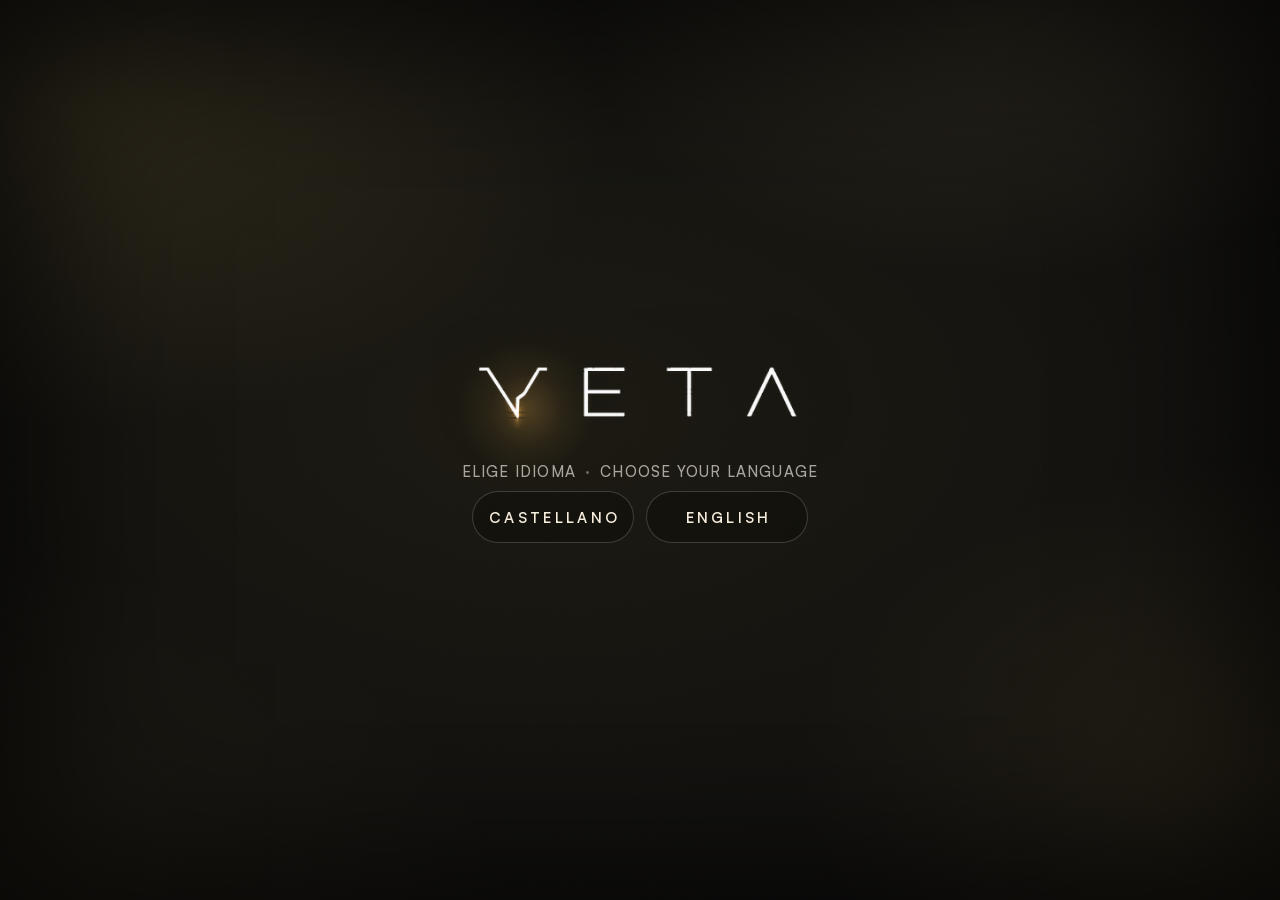
==== commit 3b157b99: "Ronda 7 (limpia): puertas, para qué sirve cada pantalla, atrás con nombre, visita con acta e informe" ====
--- a/index.html
+++ b/index.html
@@ -33,6 +33,7 @@
 <link rel="stylesheet" href="css/p-clientes.css">
 <link rel="stylesheet" href="css/p-veta.css">
 <link rel="stylesheet" href="css/p-direccion.css">
+<link rel="stylesheet" href="css/r7.css">
 <link rel="stylesheet" href="css/imprimir.css" media="print">
 </head>
 <body>
@@ -65,6 +66,7 @@
 <script src="js/nucleo/modelo.js"></script>
 <script src="js/nucleo/vivo.js"></script>
 <script src="js/nucleo/rutas.js"></script>
+<script src="js/nucleo/para.js"></script>
 <script src="js/nucleo/guia.js"></script>
 <!-- datos (los extra-*.js son de cada paquete) -->
 <script src="js/datos/base.js"></script>
--- a/css/p-dia.css
+++ b/css/p-dia.css
@@ -157,7 +157,7 @@
 .a-r6-mas-av{display:flex;flex:none}
 .a-r6-mas-av>*{margin-left:-10px;box-shadow:0 0 0 2px var(--s1);border-radius:50%}
 .a-r6-mas-av>*:first-child{margin-left:0}
-.a-r6-mas-t{flex:1;min-width:0;font:600 var(--f-apoyo)/1.3 var(--body);white-space:nowrap;overflow:hidden;text-overflow:ellipsis}
+.a-r6-mas-t{flex:1;min-width:0;font:600 var(--f-apoyo)/1.3 var(--body)}
 .a-r6-mas .chev-gira{color:var(--t3);display:grid;place-items:center;flex:none;transform:rotate(90deg)}
 .a-r6-mas[aria-expanded=true] .chev-gira{transform:rotate(-90deg)}
 .a-r6-lista{background:var(--s1);border:1px solid var(--borde);border-radius:var(--r-3);box-shadow:var(--somb);overflow:hidden}
@@ -205,8 +205,8 @@
 .a-r6-tira-t{flex:1;min-width:0;font:600 var(--f-apoyo)/1.25 var(--body)}
 .a-r6-tira-t b{font-weight:700}
 .a-r6-tuyas{margin-top:-4px}
-.a-r6-fila .a-r6-f-t{overflow:hidden;text-overflow:ellipsis}
-.a-r6-cerrada .a-r6-f-t,.a-r6-cerrada .a-r6-f-s{white-space:nowrap;overflow:hidden;text-overflow:ellipsis}
+/* pulido 2: las frases se leen enteras; si no caben en una línea, pasan a dos (nunca «…») */
+.a-r6-fila .a-r6-f-t,.a-r6-fila .a-r6-f-s{overflow-wrap:break-word}
 .a-r6-mira{align-self:flex-start;min-height:var(--toque);text-align:left;font:600 var(--f-cuerpo)/1.3 var(--body)}
 .a-msg .campo-caja{position:relative}
 .a-msg .campo-i{position:relative}
--- a/css/r7.css
+++ b/css/r7.css
@@ -0,0 +1,128 @@
+/* Veta demo · ronda 7 (limpia) · r7.css
+   Menos ruido: las pantallas principales son pocas puertas (cara o icono, verbo, una línea y un número); nada llega desplegado.
+   Cada pantalla dice arriba para qué sirve (.para). Los bloques largos entran plegados (.pliegue). El «‹» dice a dónde vuelve.
+   Va detrás de los p-*.css: lo que aquí se dice manda. Mismas variables y los cinco tamaños de base.css. */
+
+/* ---- para qué sirve la pantalla: una línea, siempre arriba ---- */
+.para{font:500 var(--f-apoyo)/1.4 var(--body);color:var(--t2);margin:0 0 var(--e1);max-width:34em;text-wrap:pretty}
+.col-completa .para{margin-top:var(--e2)}
+.pant-E1 .para,.pant-E2 .para{display:none}
+
+/* ---- puertas ---- */
+.puertas{display:flex;flex-direction:column;gap:var(--e2)}
+.puerta{min-height:84px;padding:var(--e3) var(--e4) var(--e3) var(--e3);gap:10px;background:var(--s1);border:1px solid var(--borde);border-radius:var(--r-3);box-shadow:var(--somb)}
+.puerta-l{flex:none;width:64px;display:flex;align-items:center;justify-content:center}
+.puerta-ic{width:44px;height:44px;border-radius:50%;display:grid;place-items:center;background:var(--s2);color:var(--t1)}
+.puerta .fila-t{font:600 var(--f-cuerpo)/1.2 var(--display);letter-spacing:-.005em}
+.puerta .fila-s{line-height:1.3}
+.puerta-n{flex:none;text-align:right;font:700 var(--f-titulo)/1 var(--display);letter-spacing:-.02em;font-variant-numeric:tabular-nums;color:var(--t1)}
+.puerta .foto-mini{width:48px;height:48px;border-radius:var(--r-2)}
+.puerta-1{background:var(--t1);color:var(--fondo);border-color:transparent}
+.puerta-1 .fila-s{color:inherit;opacity:.78}
+.puerta-1 .puerta-n{color:var(--top-acento)}
+.puerta-1 .fila-chev{color:inherit;opacity:.55}
+.puerta-1 .puerta-ic{background:var(--top-acento);color:var(--t1)}
+.puerta-hecha .puerta-ic{background:var(--oro-suave);color:var(--oro)}
+.caras{display:flex;align-items:center}
+.caras>*{width:30px;height:30px;margin-left:-13px;box-shadow:0 0 0 2px var(--s1);border-radius:50%}
+.caras>*:first-child{margin-left:0}
+.puerta-1 .caras>*{box-shadow:0 0 0 2px var(--t1)}
+.caras-sueltas{gap:4px}
+.caras-sueltas>*{margin-left:0;box-shadow:none}
+.puerta-1 .caras-sueltas>*{box-shadow:none}
+/* lo que casi nunca hace falta: filas bajas, sin círculo, debajo de las puertas */
+.menores{background:transparent;border:0;box-shadow:none;border-radius:0;margin-top:var(--e2)}
+.menores>.fila{min-height:var(--toque);padding:var(--e2) var(--e1);color:var(--t2)}
+.menores .fila-t{font:600 var(--f-apoyo)/1.3 var(--body)}
+.menores .fila-s{display:none}
+.menores .fila-ic{width:28px;height:28px;background:transparent;color:var(--t3)}
+
+/* ---- pliegues: un bloque largo entra cerrado, con su título, una línea y su número ---- */
+.pliegue{gap:0;background:var(--s1);border:1px solid var(--borde);border-radius:var(--r-3);box-shadow:var(--somb);overflow:hidden}
+.pliegue-b{display:flex;align-items:center;gap:var(--e3);width:100%;min-height:var(--fila);padding:var(--e3) var(--e4);text-align:left;color:var(--t1)}
+.pliegue-tx{flex:1;min-width:0;display:flex;flex-direction:column;gap:2px}
+.pliegue-t{font:600 var(--f-cuerpo)/1.25 var(--body)}
+.pliegue-s{font:500 var(--f-apoyo)/1.35 var(--body);color:var(--t2)}
+.pliegue-n{flex:none;font:700 var(--f-hoja)/1 var(--display);font-variant-numeric:tabular-nums;color:var(--t1)}
+.pliegue-ch{flex:none;color:var(--t3);display:grid;place-items:center;transform:rotate(90deg);transition:transform var(--t-corto) var(--c-estandar)}
+.pliegue-b[aria-expanded=true] .pliegue-ch{transform:rotate(-90deg)}
+.pliegue-c{display:flex;flex-direction:column;gap:var(--e2);padding:0 var(--e3) var(--e3)}
+.pliegue-c>.lista,.pliegue-c>.tarjeta{box-shadow:none}
+.pliegue+.pliegue{margin-top:calc(-1*var(--e1))}
+
+/* ---- el «‹» dice a dónde vuelve ---- */
+.cab-detalle{grid-template-columns:minmax(0,1fr) minmax(0,auto) minmax(0,1fr)}
+.cab-detalle .cab-atras{color:var(--t1);padding-right:var(--e2)}
+.cab-detalle .cab-atras span{max-width:7.5em;color:var(--t2)}
+.cab-detalle .cab-t{font-size:var(--f-cuerpo);font-weight:700;font-family:var(--body);letter-spacing:0;max-width:11em;text-wrap:balance}
+
+/* ---- las hojas se cierran con su ✕ (además del velo y del asa) ---- */
+.hoja-x-b{position:absolute;top:var(--e3);right:var(--e3);width:36px;height:36px;border-radius:50%;display:grid;place-items:center;background:var(--s2);color:var(--t2);z-index:3}
+.hoja .hoja-t{padding-right:52px}
+
+/* ---- portada: los dos idiomas quietos, uno a cada lado ---- */
+.m-dos{display:grid;grid-template-columns:1fr 1fr;gap:var(--e3);width:min(100%,21rem)}
+.m-dos .m-idioma{position:static;transform:none;opacity:1;animation:none;width:100%;padding:0 var(--e2);letter-spacing:.22em;text-indent:.22em}
+.m-logo img,.m-halo{animation:none}
+
+/* ---- entrar: una pantalla de acceso, sin historia ---- */
+.c-acceso .c-entrar-c{margin-top:auto;margin-bottom:auto;gap:var(--e3);padding-top:0}
+.c-acceso .port-dice{margin-top:calc(-1*var(--e1));margin-bottom:var(--e2)}
+.c-acceso .c-papel{min-height:76px}
+.c-acceso .c-papel-t{font:600 var(--f-cuerpo)/1.2 var(--display)}
+.c-acceso .c-primer{margin-top:var(--e2)}
+.c-acceso .c-primer .btn-texto{font-size:var(--f-apoyo)}
+
+/* ---- la visita contada (A4): el acta y el informe para el propietario, plegados; se abren al tocarlos ---- */
+.a-ent{align-items:center}
+.a-ent-t{padding-top:0}
+.a-doc{display:flex;flex-direction:column;background:var(--s1);border:1px solid var(--borde);border-radius:var(--r-3);box-shadow:var(--somb);overflow:hidden}
+.a-doc-b{display:flex;align-items:center;gap:var(--e3);width:100%;min-height:80px;padding:var(--e3);text-align:left;color:var(--t1)}
+.a-doc-b .foto-mini{width:56px;height:56px;border-radius:var(--r-2)}
+.a-doc-c{flex:1;min-width:0;display:flex;flex-direction:column;gap:2px}
+.a-doc-t{font:600 var(--f-cuerpo)/1.2 var(--display);letter-spacing:-.005em}
+.a-doc-s{font:500 var(--f-apoyo)/1.3 var(--body);color:var(--t2)}
+.a-doc-e{flex:none;display:inline-flex;align-items:center;gap:var(--e1);font:700 var(--f-apoyo)/1 var(--body);color:var(--t2)}
+.a-doc-ok{color:var(--opo-t)}
+.a-doc-ch{flex:none;color:var(--t3);display:grid;place-items:center;transform:rotate(90deg);transition:transform var(--t-corto) var(--c-estandar)}
+.a-doc-b[aria-expanded=true] .a-doc-ch{transform:rotate(-90deg)}
+.a-doc-x{display:flex;flex-direction:column;gap:var(--e3);padding:0 var(--e3) var(--e4);border-top:1px solid var(--borde);padding-top:var(--e3)}
+.a-doc-x.a-acta{border:0;border-top:1px solid var(--borde);border-radius:0;background:transparent;box-shadow:none}
+.a-doc-foto .foto-ancha{border-radius:var(--r-2)}
+.a-doc-carta{display:flex;flex-direction:column;gap:var(--e3);padding:var(--e3);border-radius:var(--r-2);background:var(--fondo);box-shadow:inset 0 0 0 1px var(--borde)}
+.a-doc-carta h4{margin:0}
+.a-doc-carta .a-inf-r{order:0;padding-top:0}
+.a-doc-carta .a-inf-t{padding-top:0}
+.a-doc-carta .a-inf-firma{padding-bottom:0}
+.a-doc-fotos{display:grid;grid-template-columns:1fr 1fr;gap:var(--e2)}
+.a-doc-fotos .foto-ancha{aspect-ratio:4/3;border-radius:var(--r-2)}
+.a-doc-cuando{margin-top:calc(-1*var(--e2));font:500 var(--f-apoyo)/1.3 var(--body);color:var(--t2)}
+.a-doc-msg{display:flex;flex-direction:column;gap:var(--e1);padding:var(--e3) var(--e4);border-radius:var(--r-btn);background:var(--s2)}
+.a-doc-msg-r{font:700 var(--f-apoyo)/1.25 var(--body);color:var(--t2)}
+.a-doc-msg p{font:500 var(--f-cuerpo)/1.45 var(--body)}
+
+/* ---- lo aprendido (A13): cada cosa entra plegada; al tocarla, cuánto se usa, hasta dónde llega Veta y «Olvidar» ---- */
+.c-ap-fila{padding:0;gap:0;overflow:hidden;border-radius:var(--r-3)}
+.c-ap-cab{display:flex;align-items:center;gap:var(--e3);width:100%;min-height:var(--fila);padding:var(--e3) var(--e4);text-align:left;color:var(--t1)}
+.c-ap-cab-c{flex:1;min-width:0;display:flex;flex-direction:column;gap:4px}
+.c-ap-cab .c-ap-t{font:600 var(--f-cuerpo)/1.3 var(--body)}
+.c-ap-cab .c-ap-q{font:500 var(--f-apoyo)/1.35 var(--body);color:var(--t2)}
+.c-ap-ch{flex:none;color:var(--t3);display:grid;place-items:center;transform:rotate(90deg);transition:transform var(--t-corto) var(--c-estandar)}
+.c-ap-cab[aria-expanded=true] .c-ap-ch{transform:rotate(-90deg)}
+.c-ap-det{display:flex;flex-direction:column;gap:var(--e2);padding:0 var(--e4) var(--e3)}
+.c-aprendidos{gap:var(--e2)}
+
+/* ---- qué hace Veta (A19, G15): el ejemplo y los tres grupos, plegados ---- */
+.c-qh.pliegue .c-qh-l{border:0;border-radius:0;background:transparent}
+.c-qh.pliegue .c-qh-f{padding-left:var(--e1)}
+.c-qh.pliegue .pliegue-c{padding-top:0}
+
+/* ---- operaciones (G17): los filtros en una sola fila que se desliza; cada operación, en dos líneas ---- */
+.app[data-vista=movil] .d-filtros{flex-wrap:nowrap;overflow-x:auto;margin:0 calc(-1*var(--margen)) var(--e2);padding:0 var(--margen);scrollbar-width:none}
+.app[data-vista=movil] .d-filtros::-webkit-scrollbar{display:none}
+.app[data-vista=movil] .d-filtro{flex:none;min-height:40px;padding:0 var(--e3)}
+.pliegue-dato .pliegue-b{cursor:default}
+
+/* ---- ordenador: la puerta abierta en el panel se marca con el filete, sin perder su fondo ---- */
+.puerta.marcada{background:var(--s1);box-shadow:inset 3px 0 0 var(--top-acento),var(--somb)}
+.puerta-1.marcada{background:var(--t1)}
